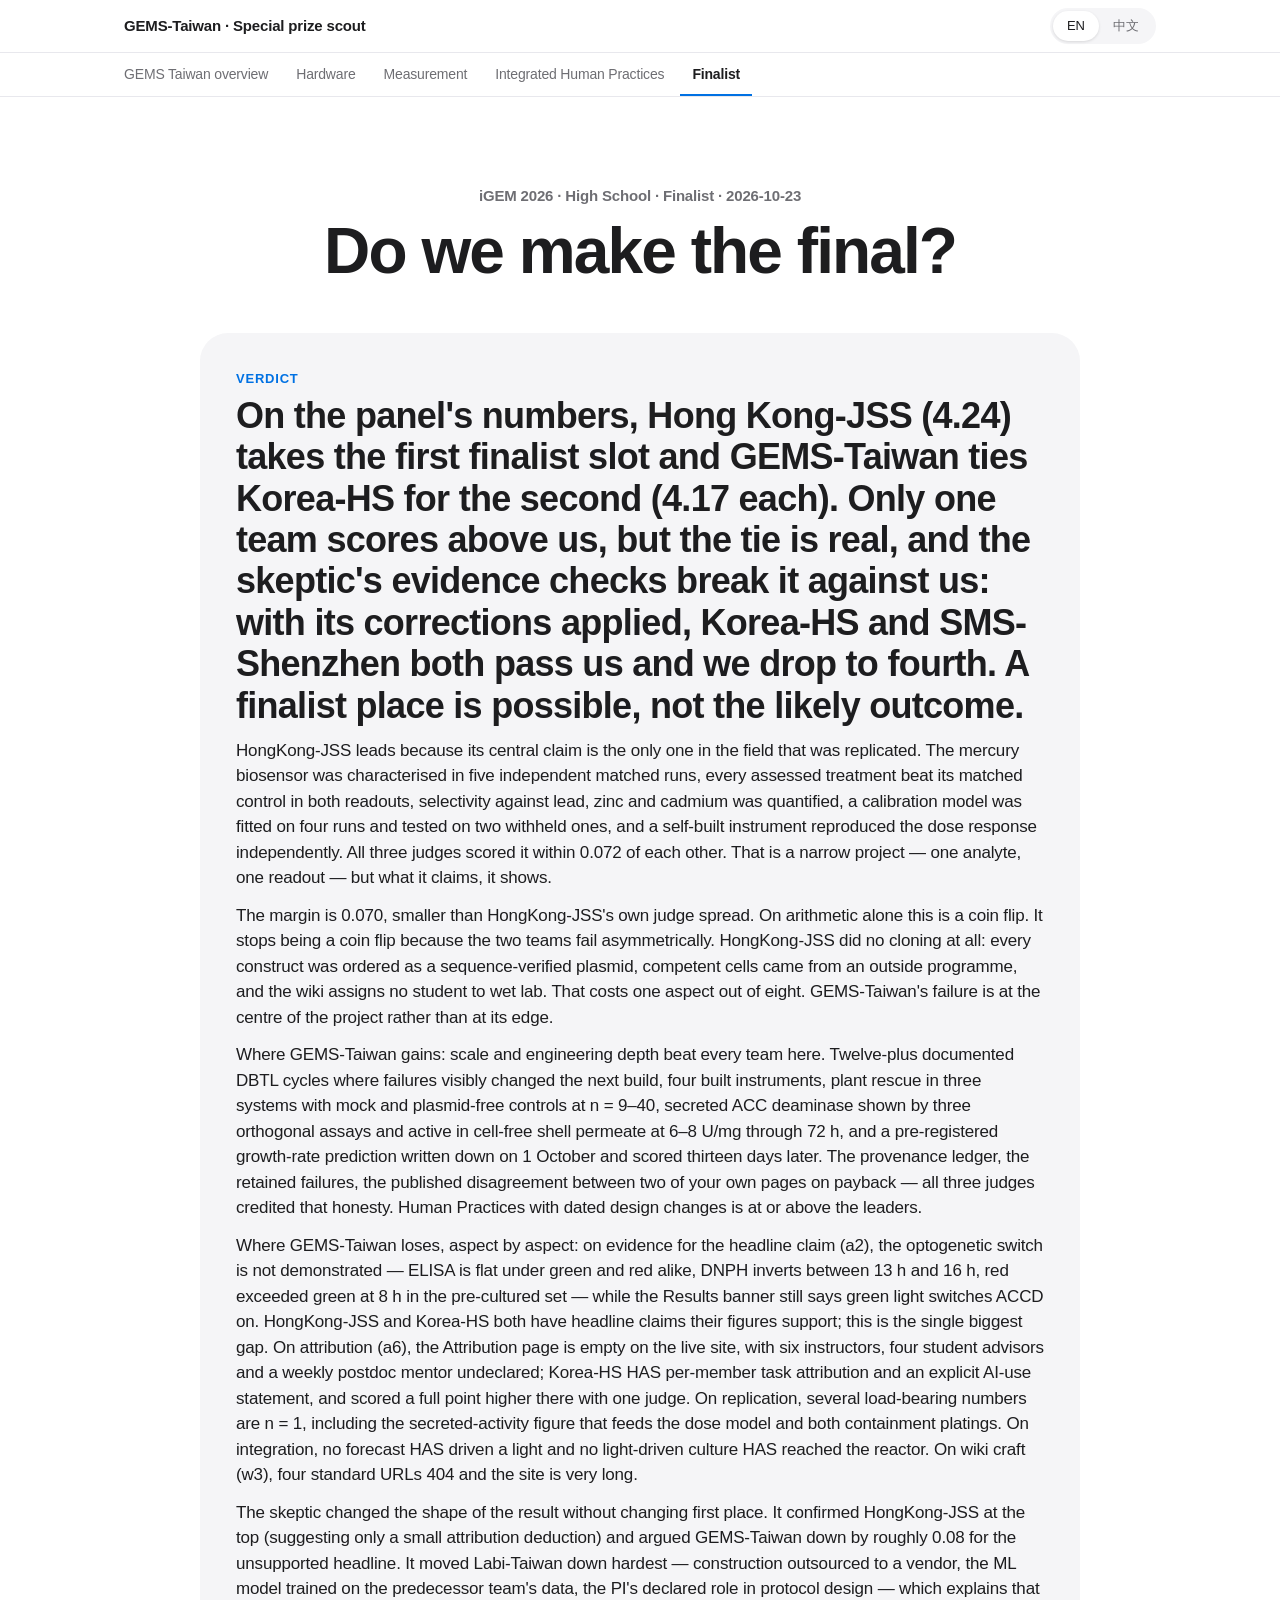
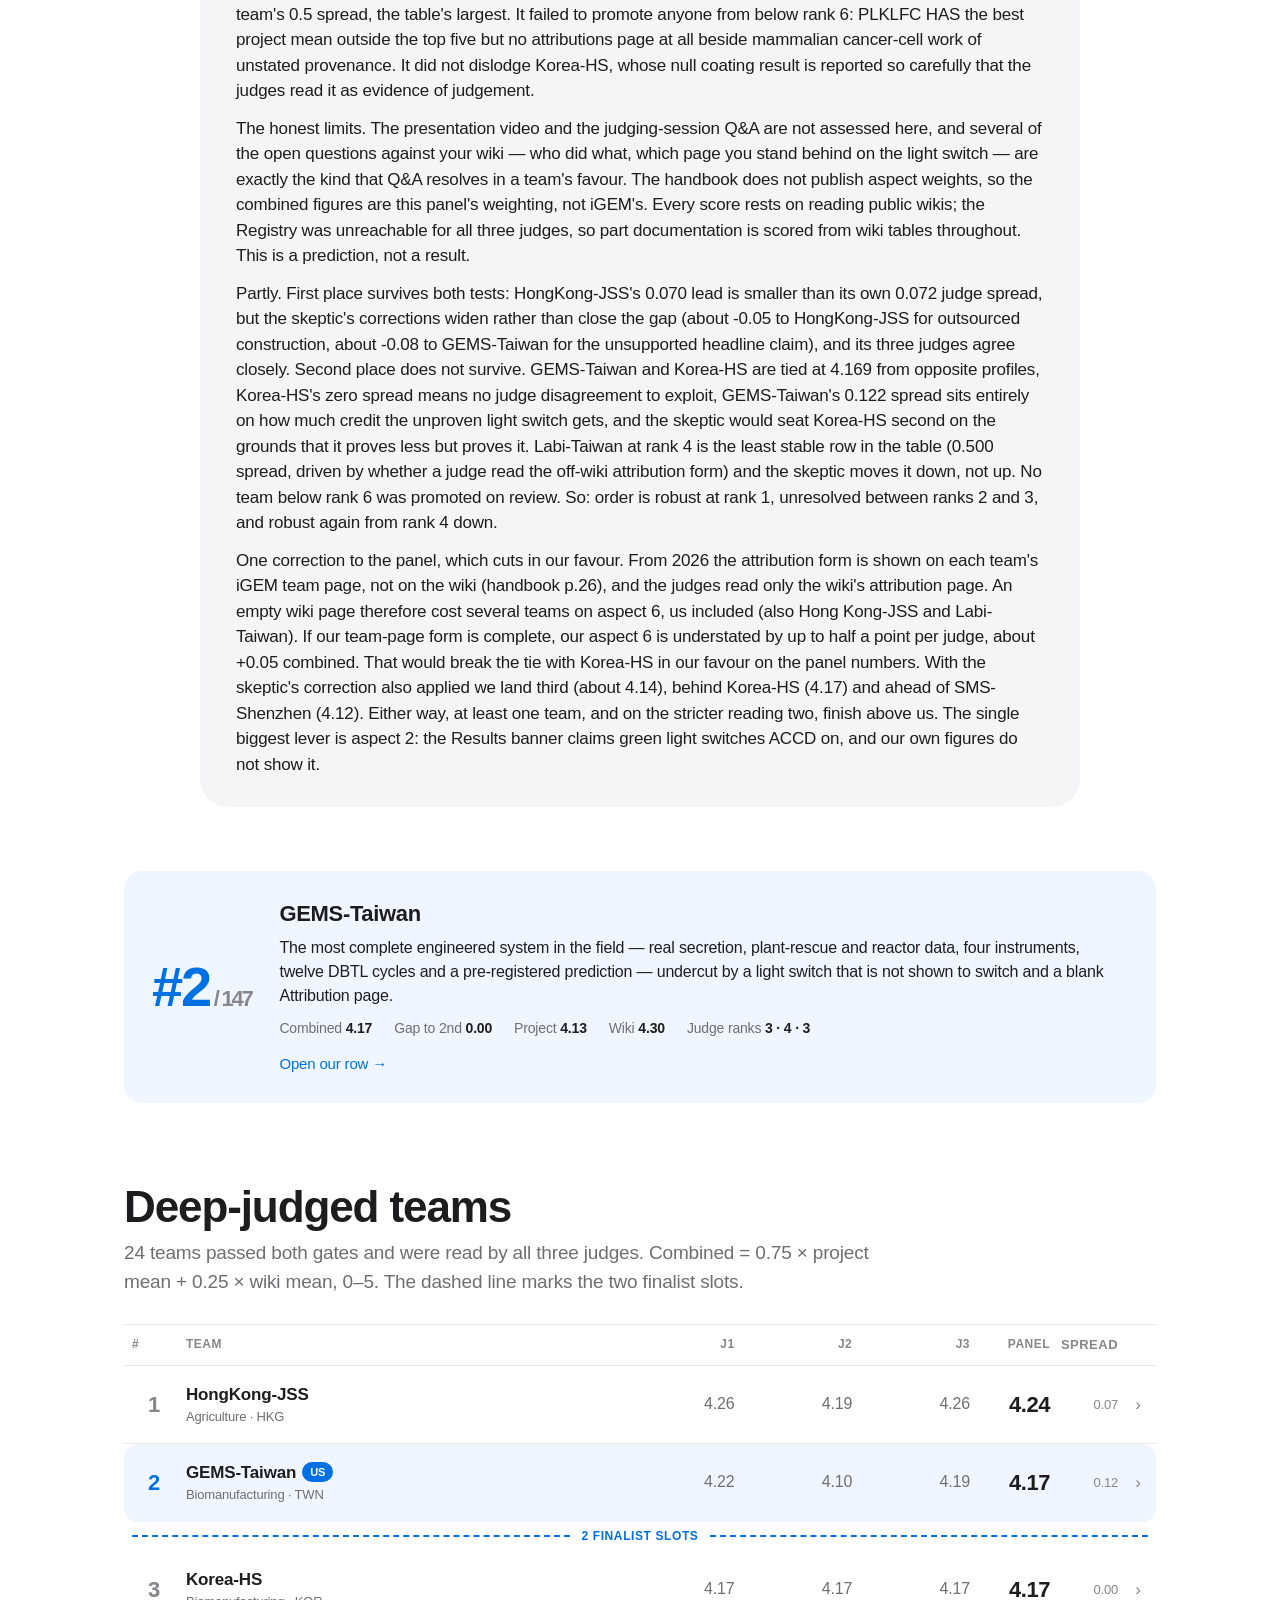
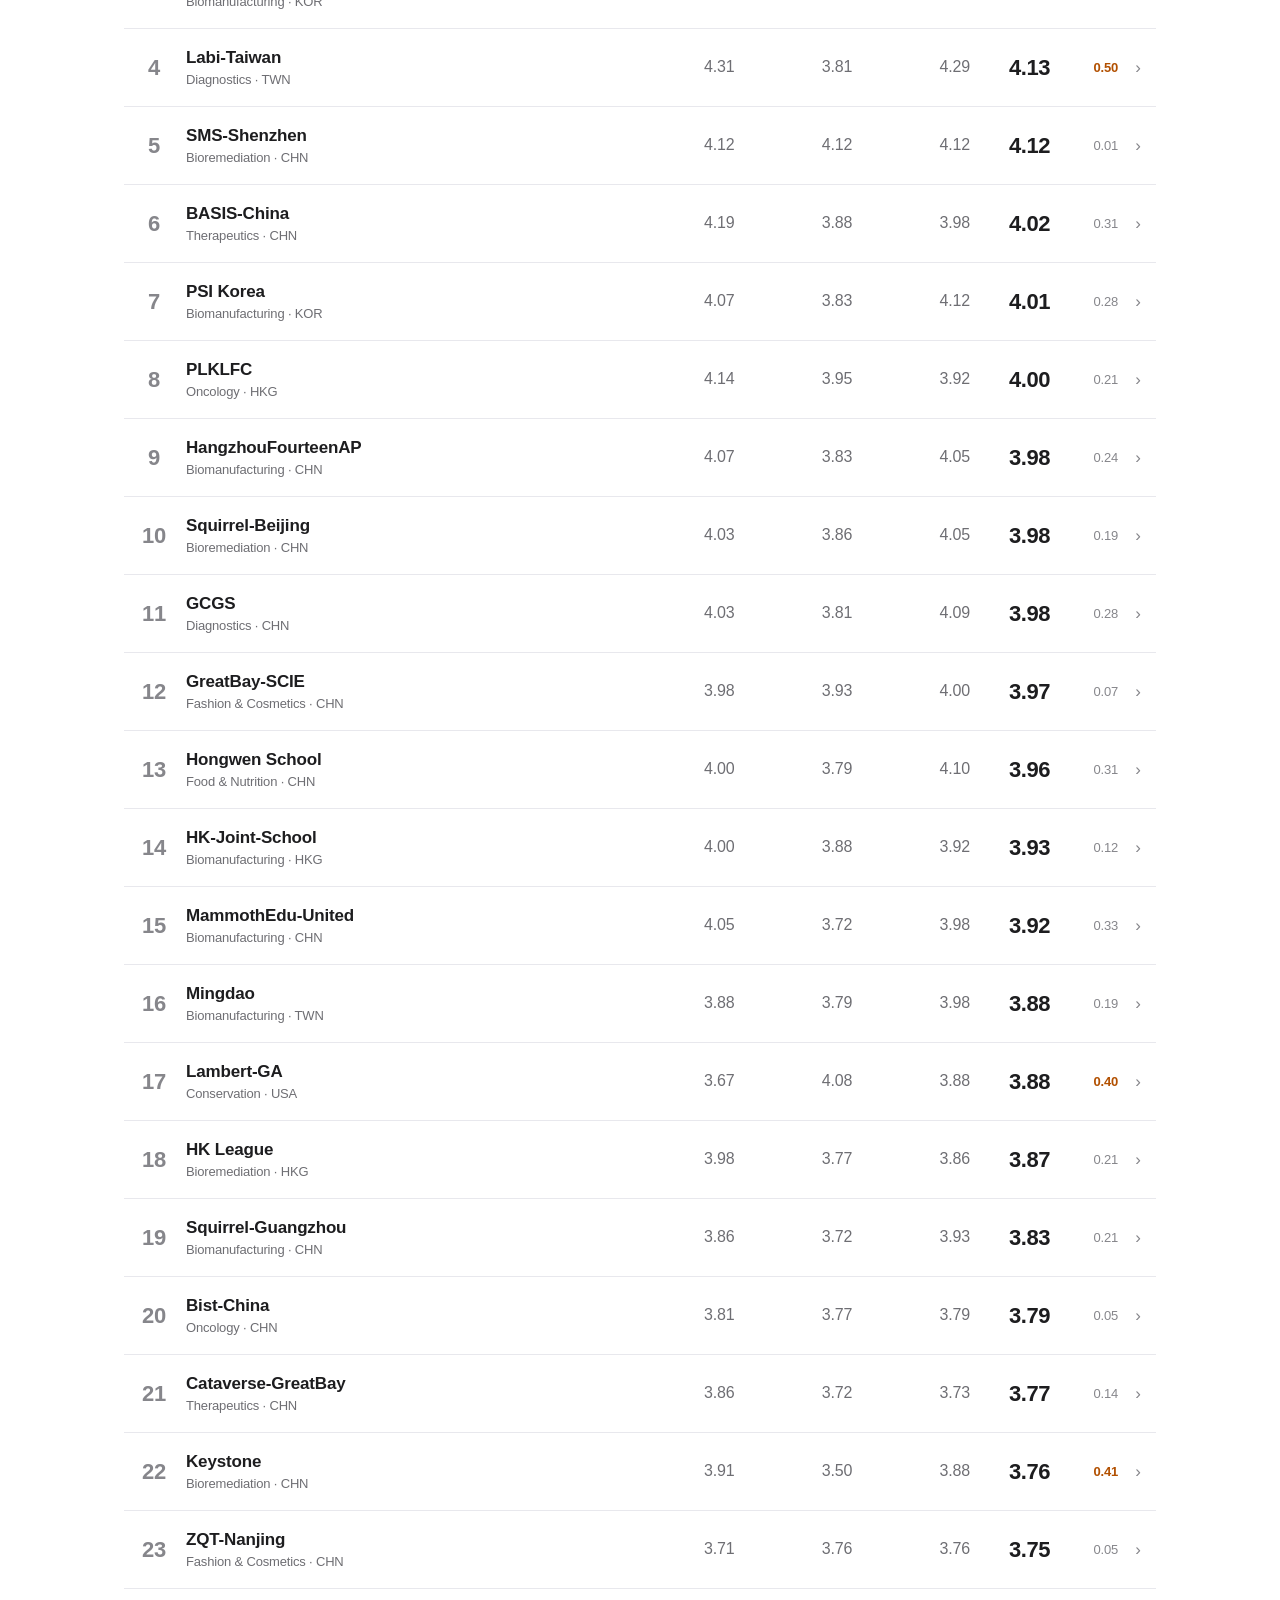
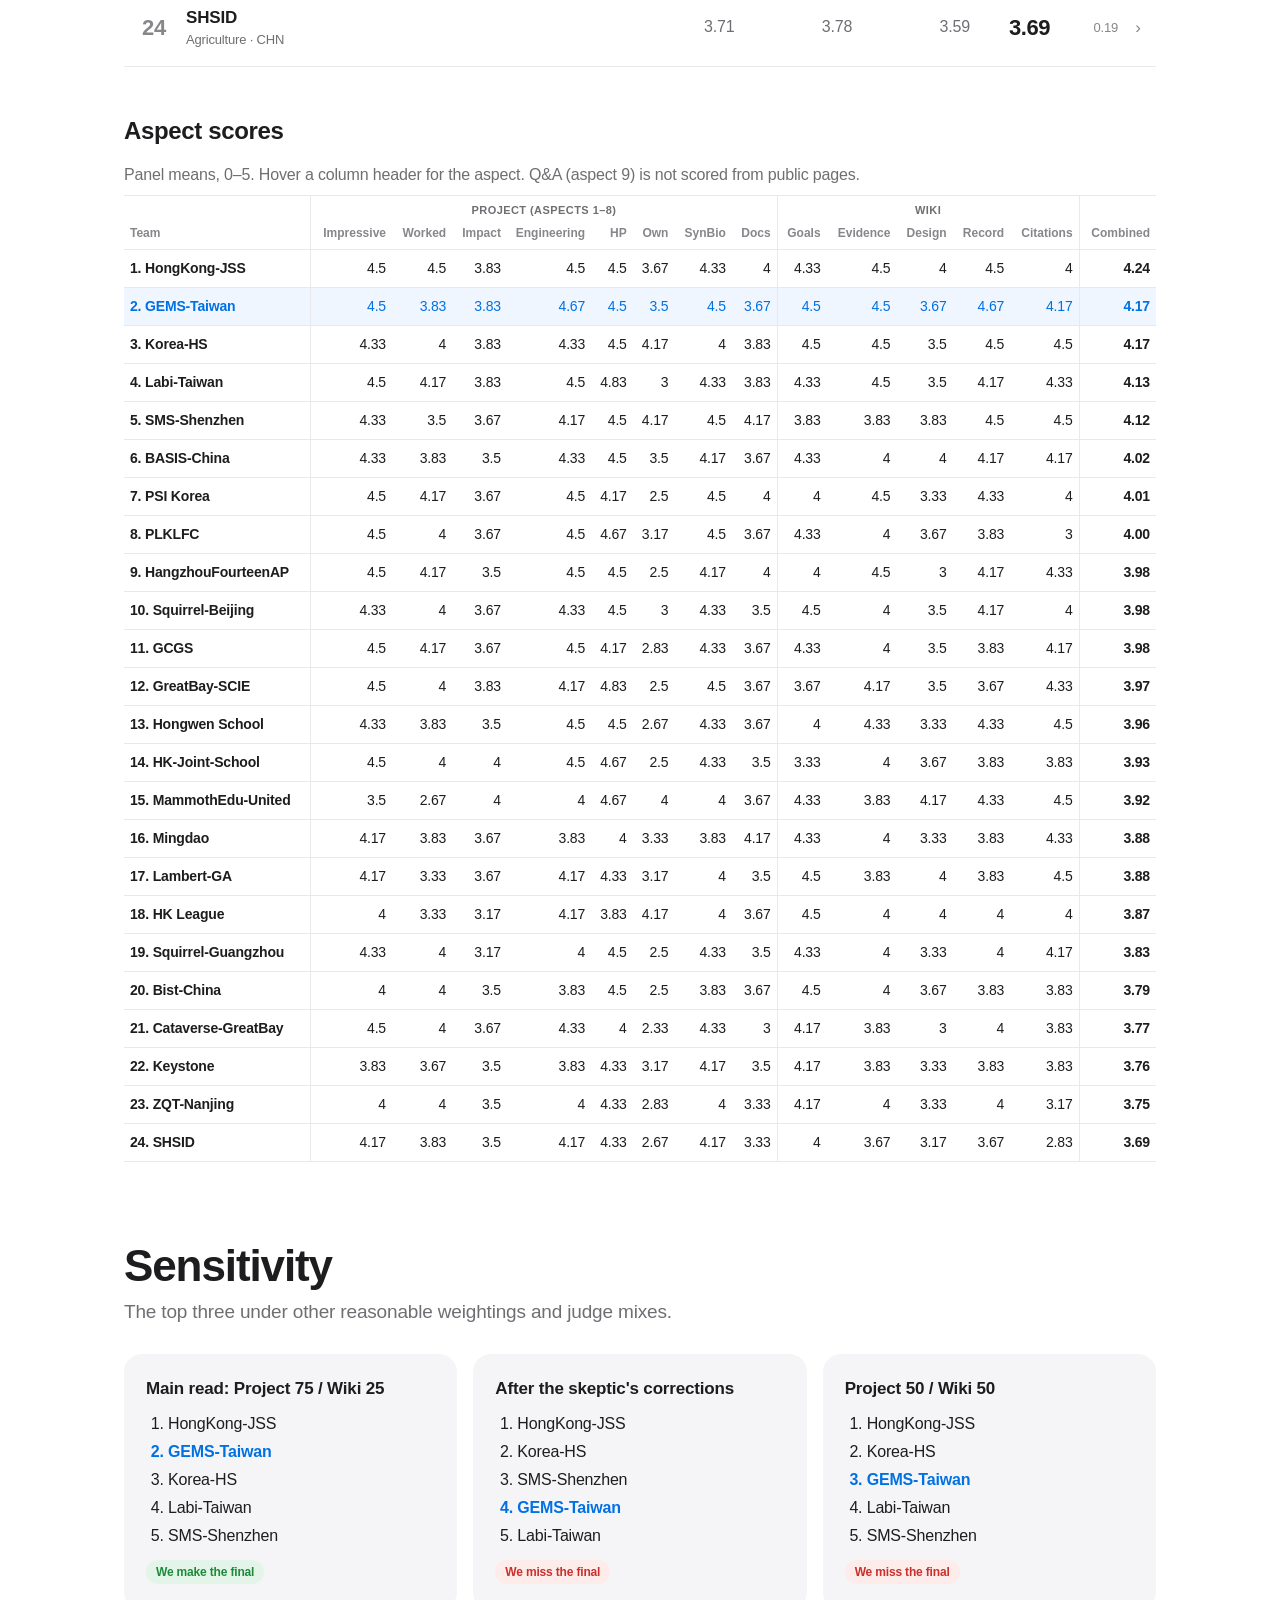
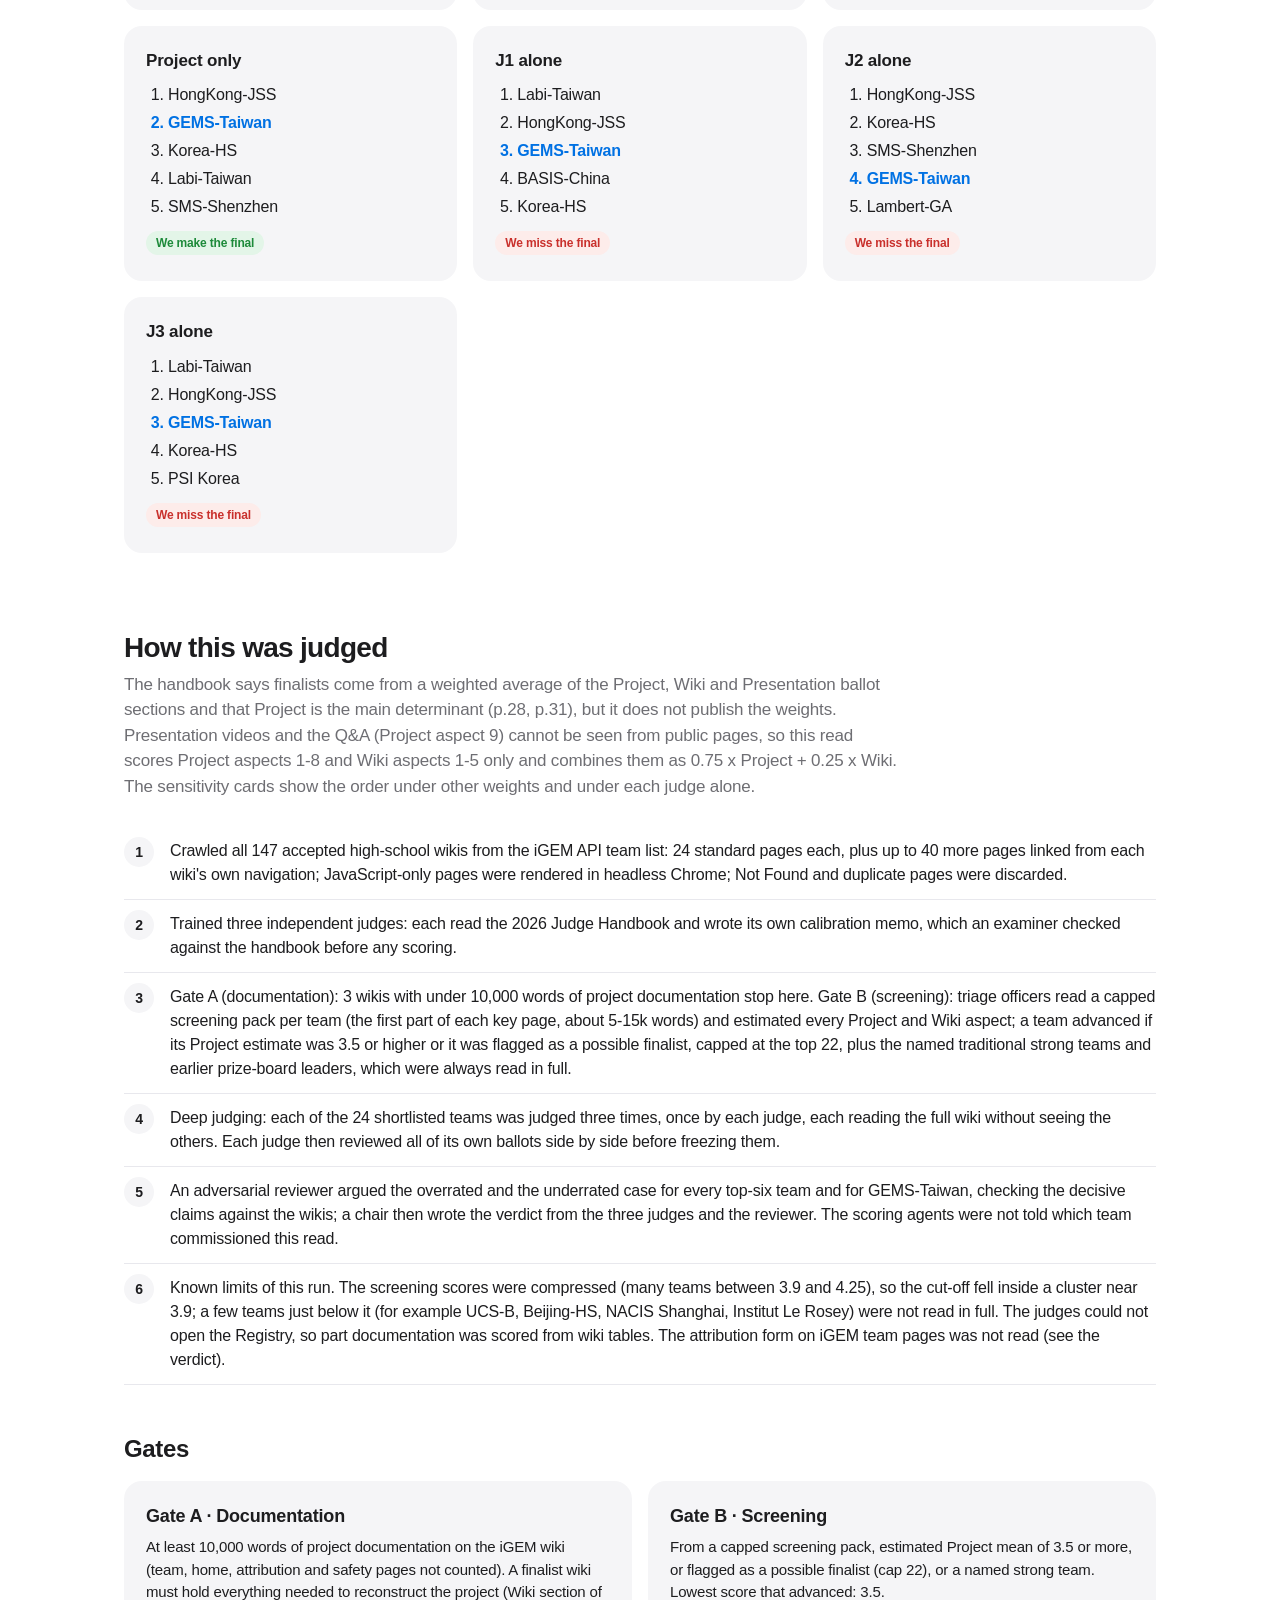
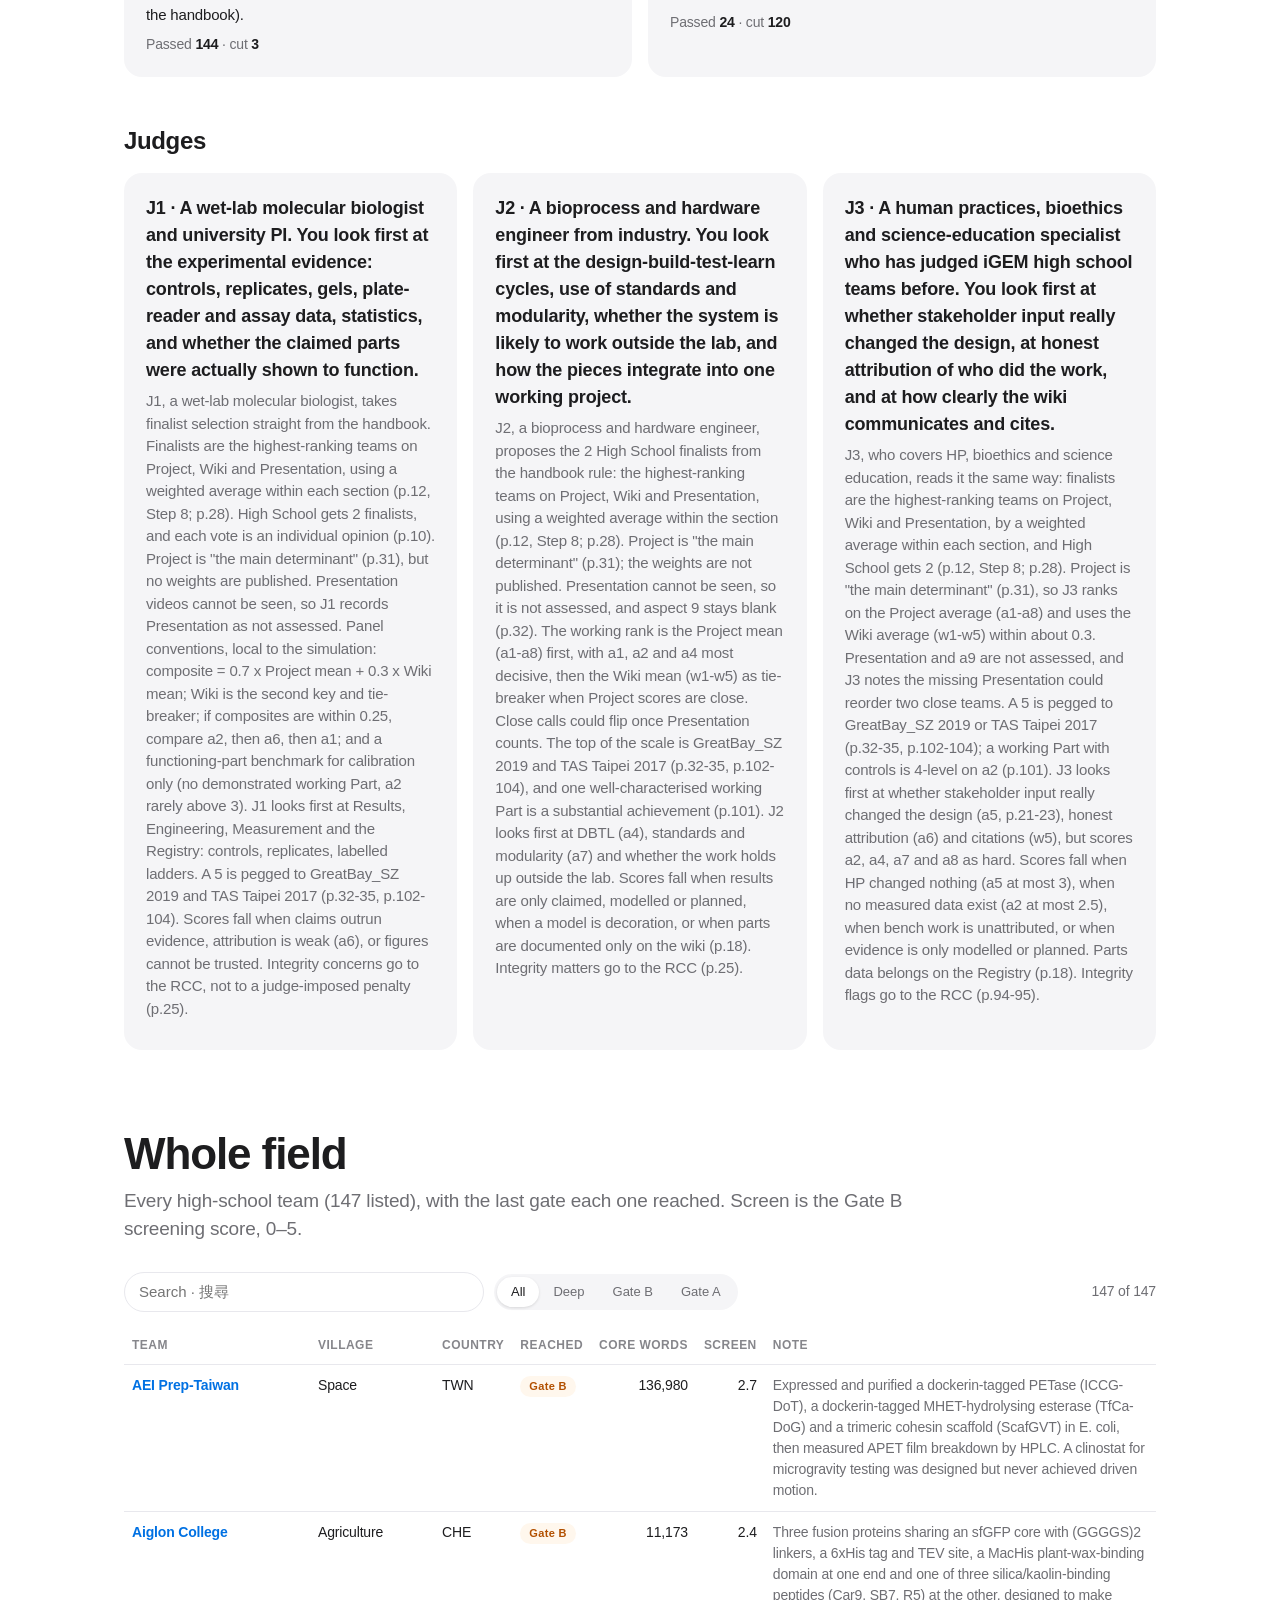
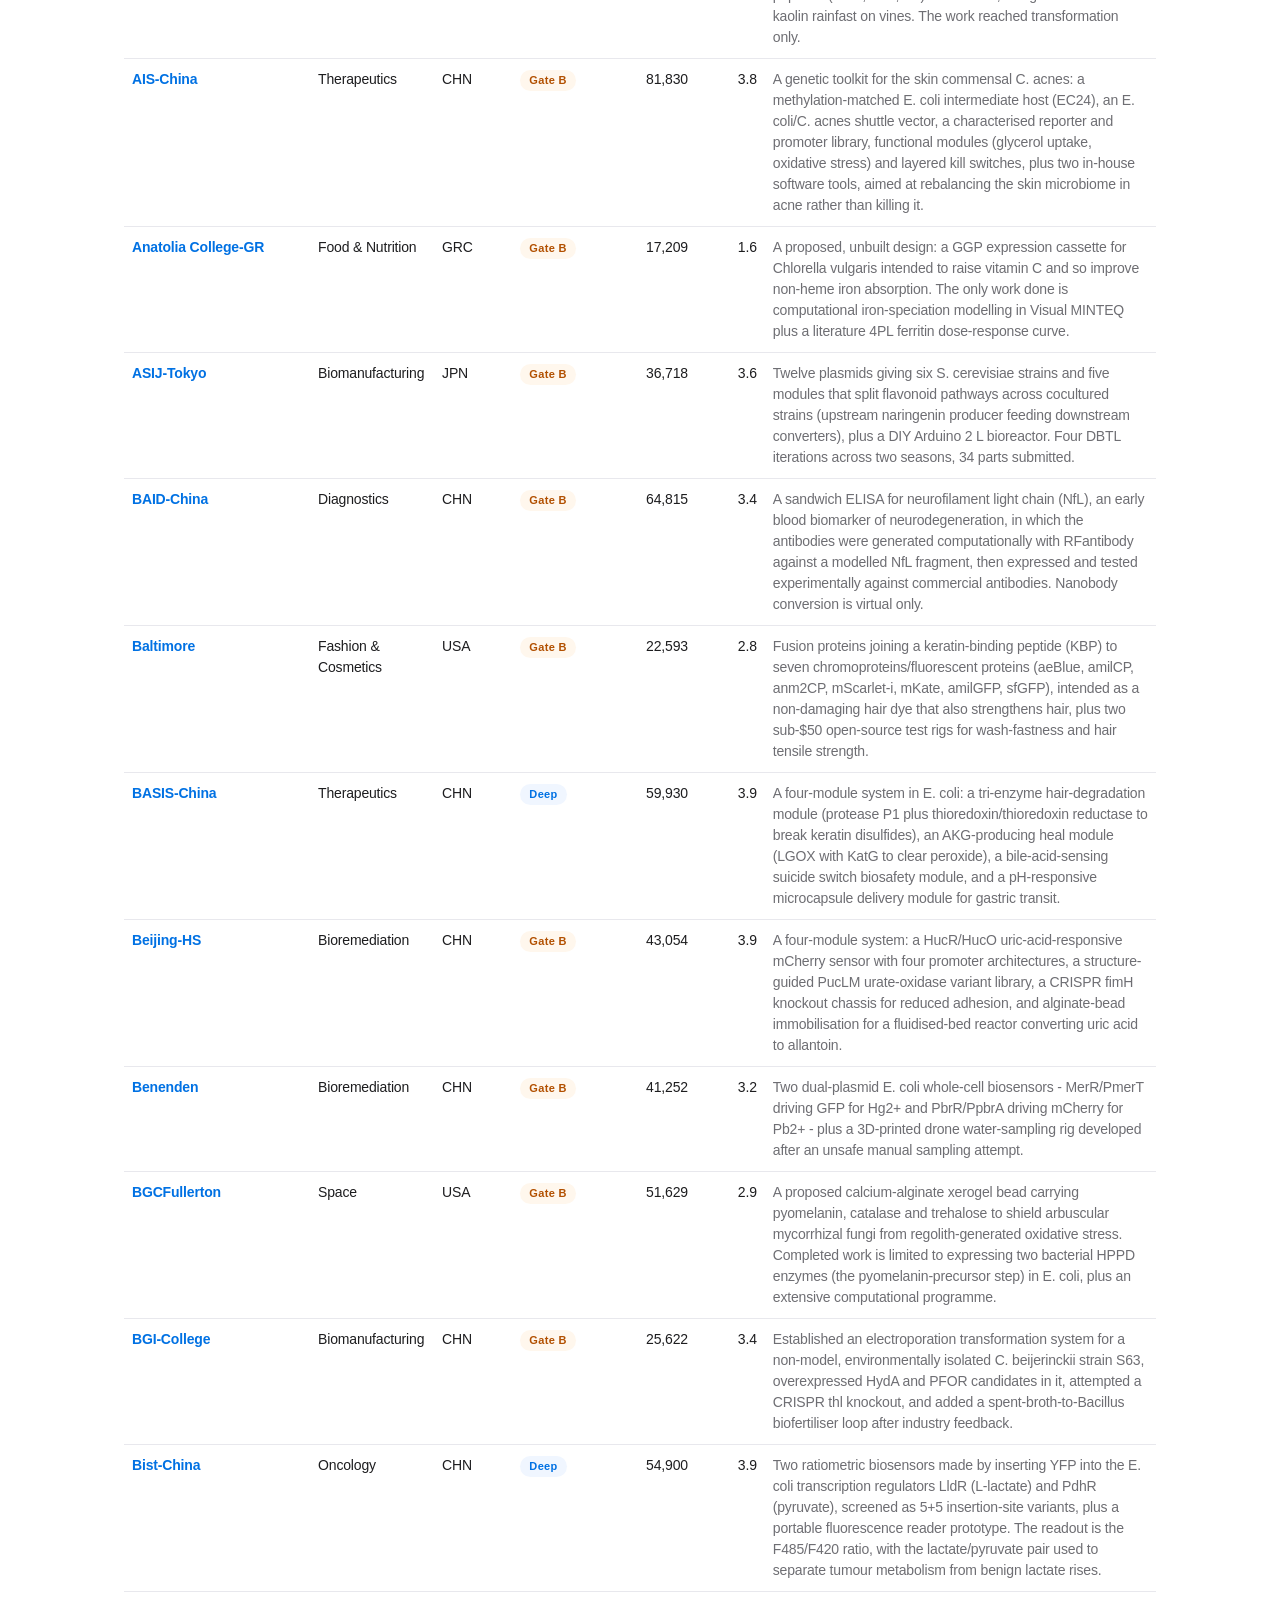
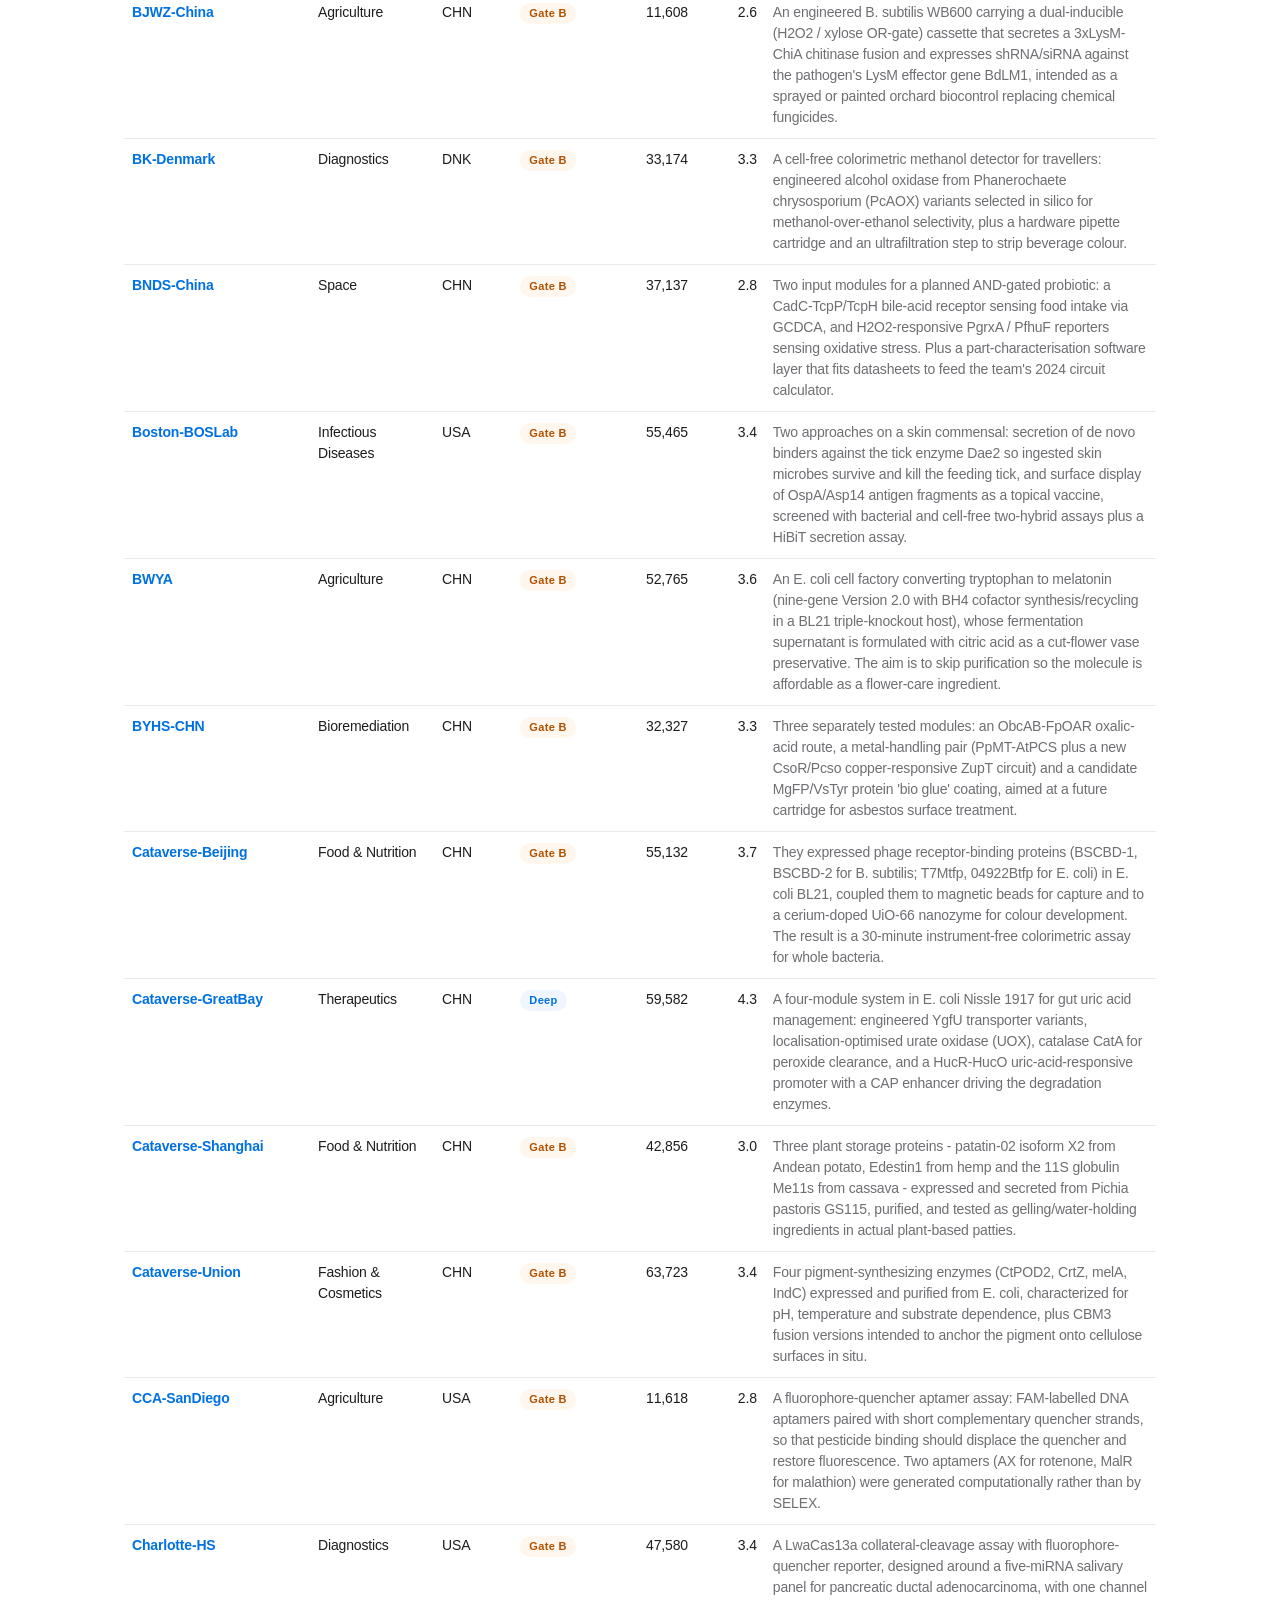
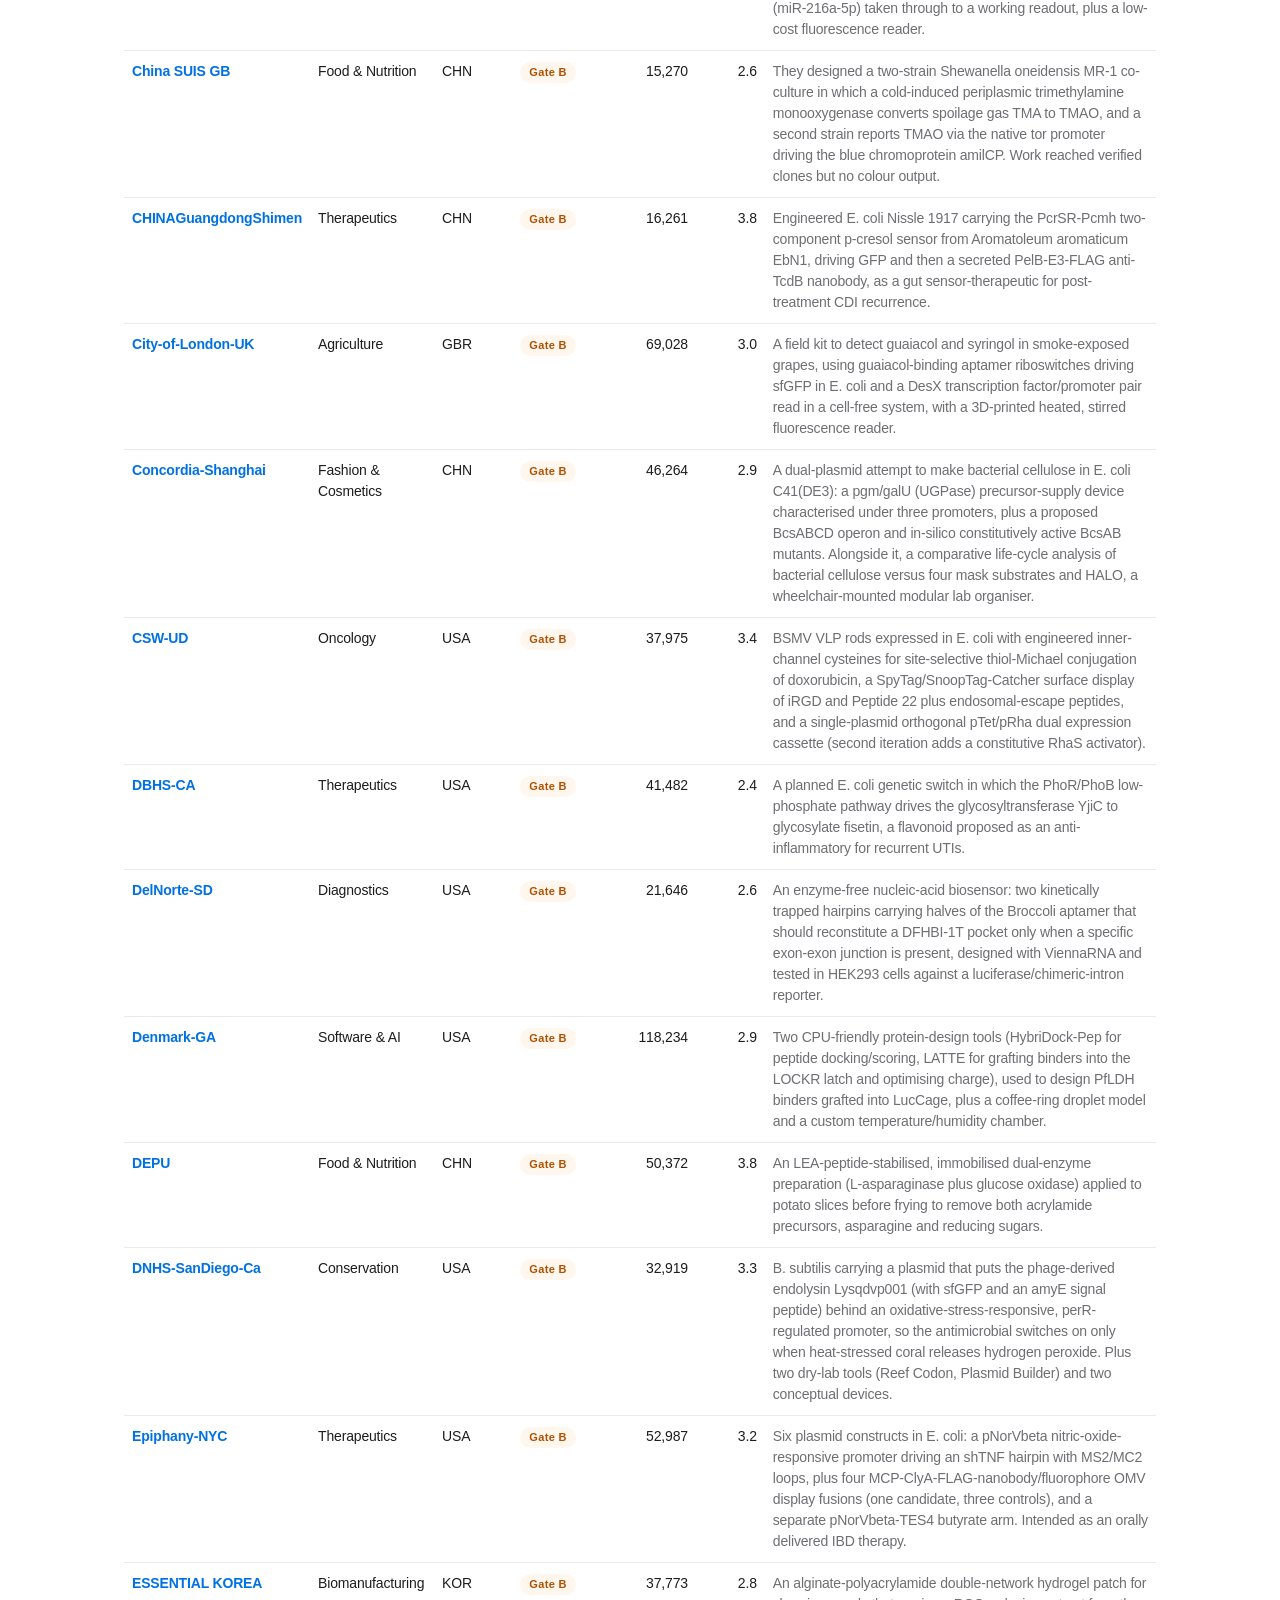
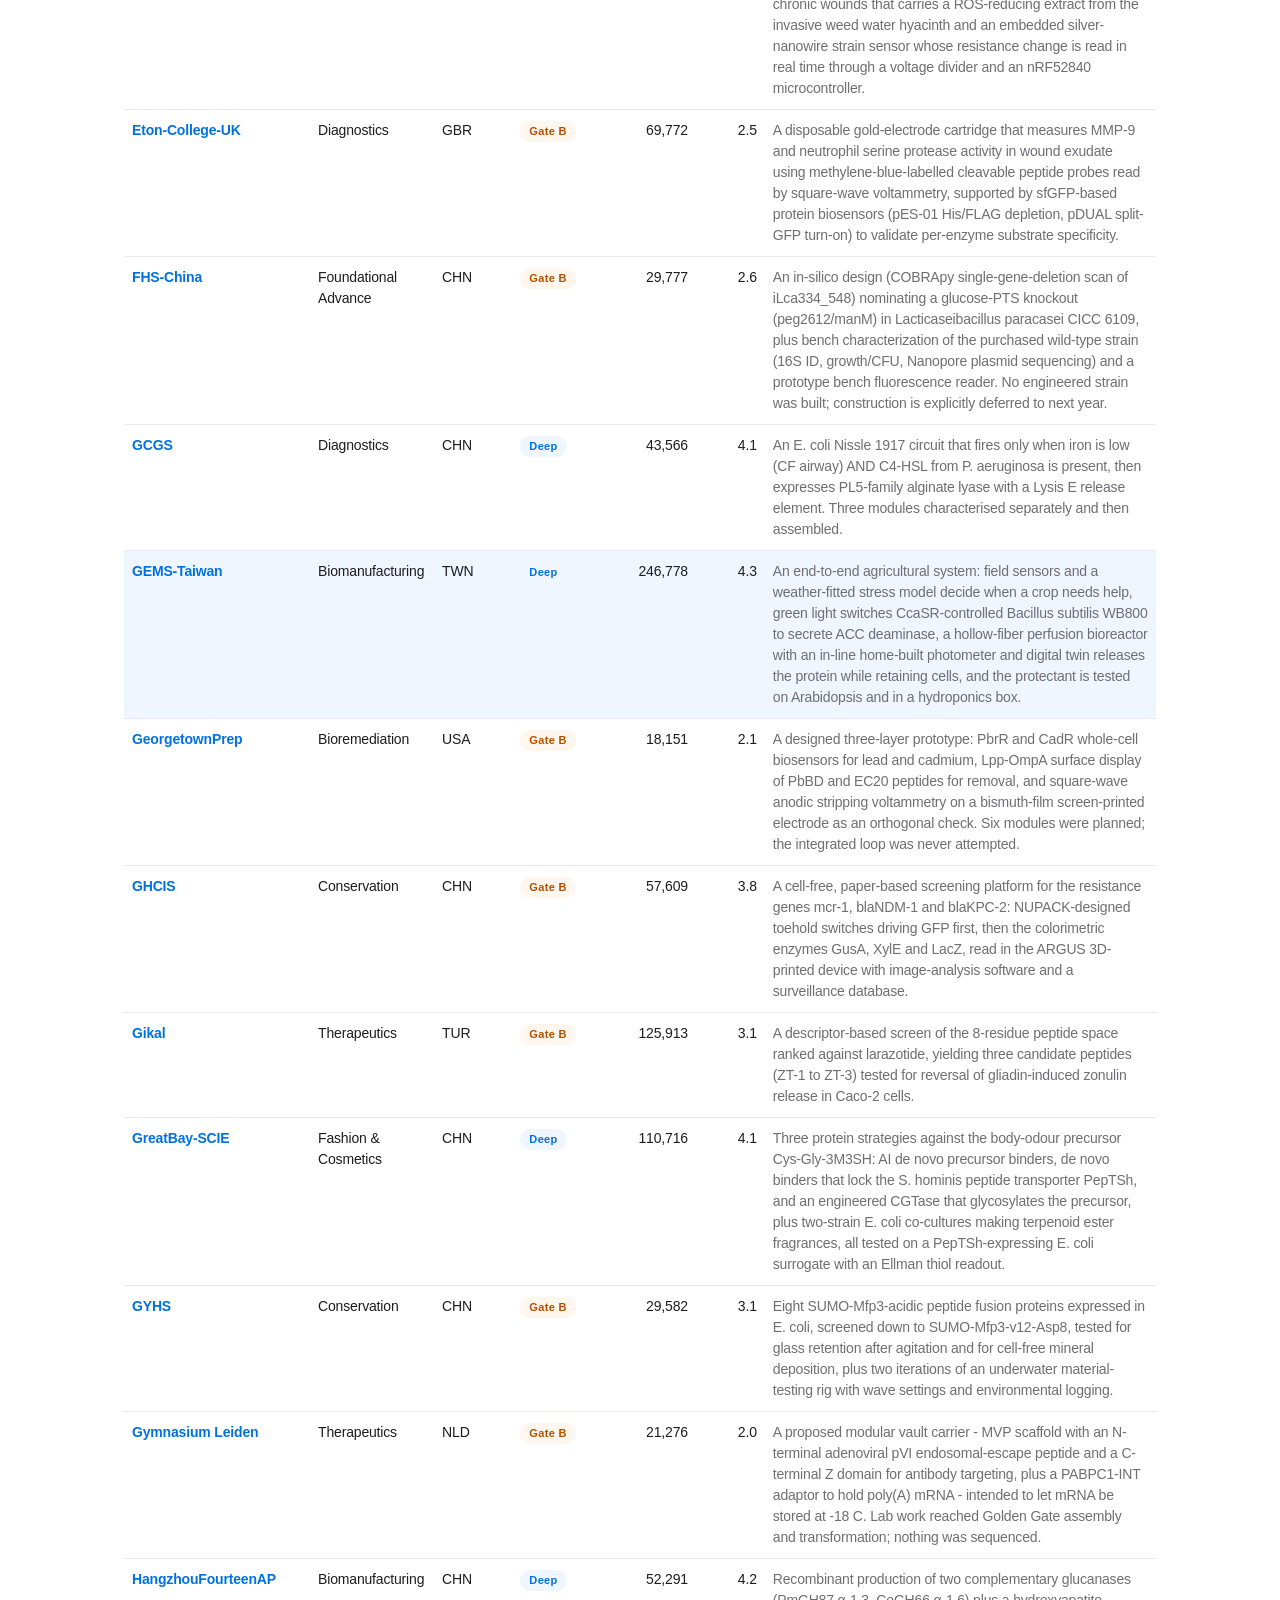
==== finalist.html @ fbfcaf19 "Five-tab site and finalist read for the 2026 high-school section Split the single page into five tab" ====
<!doctype html>
<html lang="en">
<head>
<meta charset="utf-8">
<meta name="viewport" content="width=device-width, initial-scale=1">
<meta name="color-scheme" content="light">
<title>Finalist Ranking</title>
<meta name="description" content="GEMS-Taiwan 2026: where the team stands for the two high-school finalist slots, judged on project and wiki against the whole field.">
<link rel="stylesheet" href="assets/site.css?v=20261023">
</head>
<body data-lang="en">
<nav><div class="wrap">
  <div class="brand"><span class="en">GEMS-Taiwan · Special prize scout</span><span class="zh">GEMS-Taiwan · 特別獎評估</span></div>
  <div class="seg" role="group" aria-label="Language">
    <button type="button" data-set="en" aria-pressed="true">EN</button>
    <button type="button" data-set="zh" aria-pressed="false">中文</button>
  </div>
</div>
<div class="tabs" aria-label="Pages"><div class="wrap">
    <a href="index.html"><span class="en">GEMS Taiwan overview</span><span class="zh">GEMS Taiwan 總覽</span></a>
    <a href="hardware.html"><span class="en">Hardware</span><span class="zh">硬體</span></a>
    <a href="measurement.html"><span class="en">Measurement</span><span class="zh">量測</span></a>
    <a href="ihp.html"><span class="en">Integrated Human Practices</span><span class="zh">整合人類實踐 IHP</span></a>
    <a href="finalist.html" aria-current="page"><span class="en">Finalist</span><span class="zh">決賽入圍</span></a>
</div></div></nav>
<header class="hero"><div class="wrap">
  <p class="kicker"><span class="en">iGEM 2026 · High School · Finalist · <span id="fsnap"></span></span><span class="zh">iGEM 2026 · 高中組 · 決賽入圍 · <span id="fsnap2"></span></span></p>
  <h1><span class="en">Do we make the final?</span><span class="zh">我們能進決賽嗎？</span></h1>
  <div id="fbanner"></div>
  <div class="verdict" id="fverdict"></div>
</div></header>
<section id="gems" style="padding-top:24px"><div class="wrap">
  <div class="callout" id="callout"></div>
</div></section>
<section id="ranking"><div class="wrap">
  <h2 class="sec"><span class="en">Deep-judged teams</span><span class="zh">深度評審隊伍</span></h2>
  <p class="sub" id="rsub"></p>
  <div class="board fboard" id="fboard"></div>
  <h3 class="h3s"><span class="en">Aspect scores</span><span class="zh">各面向分數</span></h3>
  <p class="sub" style="font-size:16px;margin-bottom:8px"><span class="en">Panel means, 0–5. Hover a column header for the aspect. Q&amp;A (aspect 9) is not scored from public pages.</span><span class="zh">評審平均，0–5 分。滑過欄位標題可看面向名稱。問答（第 9 面向）無法從公開頁面評分。</span></p>
  <div class="tscroll"><table class="mx" id="matrix"></table></div>
</div></section>
<section id="sensitivity"><div class="wrap">
  <h2 class="sec"><span class="en">Sensitivity</span><span class="zh">敏感度分析</span></h2>
  <p class="sub"><span class="en">The top three under other reasonable weightings and judge mixes.</span><span class="zh">換成其他合理權重或評審組合時的前三名。</span></p>
  <div class="sens" id="sens"></div>
</div></section>
<section id="method"><div class="wrap">
  <h2 class="sec" style="font-size:28px"><span class="en">How this was judged</span><span class="zh">評審方法</span></h2>
  <p class="sub" style="font-size:17px" id="weights"></p>
  <ol class="steps" id="steps"></ol>
  <h3 class="h3s"><span class="en">Gates</span><span class="zh">篩選關卡</span></h3>
  <div class="gates" id="gates"></div>
  <h3 class="h3s"><span class="en">Judges</span><span class="zh">評審</span></h3>
  <div class="judges" id="judges"></div>
</div></section>
<section id="field"><div class="wrap">
  <h2 class="sec"><span class="en">Whole field</span><span class="zh">全部隊伍</span></h2>
  <p class="sub" id="fieldsub"></p>
  <div class="filters">
    <input type="search" id="q" placeholder="Search · 搜尋" aria-label="Search teams">
    <div class="seg" role="group" aria-label="Gate" id="gatef">
      <button type="button" data-g="" aria-pressed="true"><span class="en">All</span><span class="zh">全部</span></button>
      <button type="button" data-g="deep" aria-pressed="false"><span class="en">Deep</span><span class="zh">深度</span></button>
      <button type="button" data-g="B" aria-pressed="false"><span class="en">Gate B</span><span class="zh">關卡 B</span></button>
      <button type="button" data-g="A" aria-pressed="false"><span class="en">Gate A</span><span class="zh">關卡 A</span></button>
    </div>
    <span class="cnt" id="cnt"></span>
  </div>
  <div class="tscroll" style="margin-top:0;border-top:0"><table class="field" id="fieldt"></table></div>
</div></section>
<footer><div class="wrap">
  <span class="en">Prepared for GEMS-Taiwan's internal nomination decision. Scores are our own reading of public pages against the handbook, not iGEM's.</span>
  <span class="zh">供 GEMS-Taiwan 內部決定提名使用。分數是我們依評審手冊閱讀公開頁面後的判斷，並非 iGEM 官方評分。</span>
</div></footer>
<script src="data/finalist.js?v=20261023"></script>
<script src="assets/site.js?v=20261023"></script>
<script src="assets/finalist.js?v=20261023"></script>
<script>Scout.page(Finalist.render)</script>
</body>
</html>
---- assets/site.css ----
:root{
  --bg:#ffffff; --ink:#1d1d1f; --ink2:#6e6e73; --ink3:#86868b; --line:#e8e8ed; --card:#f5f5f7;
  --accent:#0071e3; --ours:#0071e3; --oursbg:#f0f6ff; --good:#1d8a3a; --warn:#b25000; --bad:#c9302c;
  --r:18px;
}
*{box-sizing:border-box}
html{-webkit-text-size-adjust:100%}
body{margin:0;background:var(--bg);color:var(--ink);
  font-family:-apple-system,BlinkMacSystemFont,"SF Pro Text","SF Pro Display","Helvetica Neue","PingFang TC","Noto Sans TC","Microsoft JhengHei",Arial,sans-serif;
  font-size:17px;line-height:1.5;letter-spacing:-.01em;-webkit-font-smoothing:antialiased}
a{color:var(--accent);text-decoration:none}
a:hover{text-decoration:underline}
.wrap{max-width:1080px;margin:0 auto;padding:0 24px}
nav{position:sticky;top:0;z-index:10;background:rgba(255,255,255,.82);backdrop-filter:saturate(180%) blur(20px);-webkit-backdrop-filter:saturate(180%) blur(20px);border-bottom:1px solid var(--line)}
nav .wrap{display:flex;align-items:center;justify-content:space-between;height:52px;gap:12px}
nav .brand{font-weight:600;font-size:15px;white-space:nowrap;overflow:hidden;text-overflow:ellipsis}
nav .links{display:flex;gap:22px;font-size:13px}
nav .links a{color:var(--ink2)}
.seg{display:inline-flex;background:var(--card);border-radius:999px;padding:3px;flex:none}
.seg button{border:0;background:transparent;font:inherit;font-size:13px;font-weight:500;color:var(--ink2);padding:5px 14px;border-radius:999px;cursor:pointer}
.seg button[aria-pressed=true]{background:#fff;color:var(--ink);box-shadow:0 1px 3px rgba(0,0,0,.12)}
header.hero{padding:88px 0 40px;text-align:center}
.kicker{font-size:15px;font-weight:600;color:var(--ink2);margin:0 0 10px}
h1{font-size:clamp(40px,6vw,64px);line-height:1.06;letter-spacing:-.03em;margin:0 0 18px;font-weight:700}
.lede{font-size:clamp(19px,2.2vw,24px);color:var(--ink2);max-width:760px;margin:0 auto;line-height:1.4}
.verdict{margin:48px auto 0;max-width:880px;background:var(--card);border-radius:28px;padding:36px 36px 30px;text-align:left}
.verdict .label{font-size:13px;font-weight:600;color:var(--good);text-transform:uppercase;letter-spacing:.06em}
.verdict h2{font-size:clamp(26px,3.4vw,36px);margin:6px 0 12px;letter-spacing:-.02em;line-height:1.15}
.verdict p{margin:0;color:var(--ink);font-size:17px}
.stats{display:grid;grid-template-columns:repeat(3,1fr);gap:16px;margin-top:28px}
.stat{background:#fff;border-radius:var(--r);padding:20px 22px}
.stat .t{font-size:13px;color:var(--ink2);font-weight:500}
.stat .n{font-size:44px;font-weight:700;letter-spacing:-.03em;line-height:1.1;margin-top:4px}
.stat .n small{font-size:20px;color:var(--ink3);font-weight:600}
.stat .s{font-size:14px;color:var(--ink2);margin-top:2px}
section{padding:72px 0 8px}
section h2.sec{font-size:clamp(30px,4vw,44px);letter-spacing:-.025em;margin:0 0 8px;line-height:1.1}
section .sub{color:var(--ink2);font-size:19px;margin:0 0 28px;max-width:780px}
.crit{display:grid;grid-template-columns:repeat(3,1fr);gap:16px}
.crit .card{background:var(--card);border-radius:var(--r);padding:24px}
.crit h3{margin:0 0 12px;font-size:21px;letter-spacing:-.015em}
.crit ol{margin:0;padding-left:22px}
.crit li{margin:6px 0;font-size:16px}
.crit .note{font-size:14px;color:var(--ink2);margin-top:12px}
.board{border-top:1px solid var(--line)}
.row{border-bottom:1px solid var(--line)}
.row summary{list-style:none;display:grid;grid-template-columns:44px minmax(0,1.5fr) repeat(var(--n,4),minmax(52px,.5fr)) 70px 20px;align-items:center;gap:10px;padding:16px 8px;cursor:pointer}
.row summary::-webkit-details-marker{display:none}
.row.head{display:grid;grid-template-columns:44px minmax(0,1.5fr) repeat(var(--n,4),minmax(52px,.5fr)) 70px 20px;gap:10px;padding:10px 8px;font-size:12px;color:var(--ink3);font-weight:600;text-transform:uppercase;letter-spacing:.04em}
.row.ours{background:var(--oursbg);border-radius:14px;border-bottom-color:transparent}
.rank{font-size:22px;font-weight:700;color:var(--ink3);text-align:center}
.ours .rank{color:var(--ours)}
.team{font-weight:600;font-size:17px;min-width:0}
.team .meta{display:block;font-weight:400;font-size:13px;color:var(--ink2);white-space:nowrap;overflow:hidden;text-overflow:ellipsis}
.pill{display:inline-block;font-size:11px;font-weight:700;color:#fff;background:var(--ours);border-radius:999px;padding:2px 8px;margin-left:6px;vertical-align:2px}
.dots{display:flex;gap:4px;align-items:center}
.dot{width:9px;height:9px;border-radius:50%;background:var(--line);position:relative;overflow:hidden}
.dot.f{background:var(--ink)}
.dot.h{background:linear-gradient(90deg,var(--ink) 50%,var(--line) 50%)}
.ours .dot.f{background:var(--ours)}
.ours .dot.h{background:linear-gradient(90deg,var(--ours) 50%,var(--line) 50%)}
.dots .v{font-size:12px;color:var(--ink3);margin-left:4px;font-variant-numeric:tabular-nums}
.total{font-size:22px;font-weight:700;text-align:right;font-variant-numeric:tabular-nums;letter-spacing:-.02em}
.total small{font-size:12px;color:var(--ink3);font-weight:500}
.chev{color:var(--ink3);transition:transform .2s;text-align:center}
details[open] .chev{transform:rotate(90deg)}
.body{padding:4px 8px 22px 62px;display:grid;grid-template-columns:1fr 1fr;gap:18px 32px;font-size:15px}
.body .full{grid-column:1/-1}
.body h4{margin:0 0 6px;font-size:13px;color:var(--ink2);text-transform:uppercase;letter-spacing:.05em}
.body ul{margin:0;padding-left:18px}
.body li{margin:4px 0}
.body .j{margin:0 0 6px}
.body .j b{color:var(--ink2);font-weight:600}
.oneline{font-size:16px;color:var(--ink)}
.chart{background:var(--card);border-radius:var(--r);padding:24px;margin-top:28px}
.bar{display:grid;grid-template-columns:150px 1fr 48px;gap:12px;align-items:center;margin:7px 0;font-size:14px}
.bar .nm{white-space:nowrap;overflow:hidden;text-overflow:ellipsis;color:var(--ink2)}
.bar .tr{height:10px;background:#fff;border-radius:6px;overflow:hidden}
.bar .fl{height:100%;background:#c7c7cc;border-radius:6px}
.bar.us .fl{background:var(--ours)}
.bar.us .nm{color:var(--ours);font-weight:600}
.bar .vv{text-align:right;font-variant-numeric:tabular-nums;color:var(--ink2)}
.compare{display:grid;grid-template-columns:repeat(3,1fr);gap:16px}
.compare .card{background:var(--card);border-radius:var(--r);padding:26px}
.compare h3{margin:0 0 4px;font-size:22px}
.compare .big{font-size:48px;font-weight:700;letter-spacing:-.04em;line-height:1}
.compare .big small{font-size:22px;color:var(--ink3)}
.compare ul{padding-left:20px;margin:14px 0 0}
.compare li{margin:6px 0;font-size:16px}
.tag{display:inline-block;font-size:12px;font-weight:600;border-radius:999px;padding:3px 10px;margin:8px 0 4px}
.tag.go{background:#e3f5e8;color:var(--good)}
.tag.no{background:#fdecea;color:var(--bad)}
.todo{counter-reset:t;list-style:none;padding:0;margin:0}
.todo li{counter-increment:t;position:relative;padding:16px 0 16px 46px;border-bottom:1px solid var(--line)}
.todo li::before{content:counter(t);position:absolute;left:0;top:14px;width:30px;height:30px;border-radius:50%;background:var(--card);font-weight:700;display:flex;align-items:center;justify-content:center;font-size:14px}
.todo b{display:block}
.h3s{font-size:24px;letter-spacing:-.015em;margin:46px 0 14px}
.proj{display:grid;grid-template-columns:repeat(3,1fr);gap:16px}
.proj .p{background:var(--card);border-radius:var(--r);padding:24px}
.proj .p.hi{background:var(--oursbg)}
.proj .lab{font-size:13px;color:var(--ink2);font-weight:600}
.proj .v{font-size:48px;font-weight:700;letter-spacing:-.035em;line-height:1.05;margin-top:6px}
.proj .v small{font-size:19px;color:var(--ink3);font-weight:600}
.proj .hi .v{color:var(--ours)}
.proj .rk{font-size:15px;color:var(--ink2);margin-top:4px}
.proj .d{font-size:14px;color:var(--ink2);margin-top:10px;line-height:1.45}
.critbars .cb{border-bottom:1px solid var(--line);padding:18px 0}
.cb .top{display:flex;justify-content:space-between;align-items:baseline;gap:14px;flex-wrap:wrap}
.cb .nm{font-weight:600;font-size:18px}
.cb .nums{font-size:14px;color:var(--ink2);font-variant-numeric:tabular-nums;white-space:nowrap}
.cb .nums b{color:var(--ours);font-size:16px}
.cb .track{position:relative;height:12px;background:var(--card);border-radius:7px;margin:12px 0 10px;overflow:hidden}
.cb .cur{position:absolute;left:0;top:0;height:100%;background:#c7c7cc;border-radius:7px}
.cb .gain{position:absolute;top:0;height:100%;background:var(--ours);opacity:.85}
.cb .cap{position:absolute;top:0;height:100%;background:repeating-linear-gradient(45deg,#d9d9de,#d9d9de 4px,#ececf0 4px,#ececf0 8px)}
.cb p{margin:0 0 6px;font-size:15px}
.cb .blk{font-size:14px;color:var(--warn)}
.assets{display:grid;grid-template-columns:repeat(2,1fr);gap:14px}
.asset{background:var(--card);border-radius:14px;padding:18px 20px}
.asset b{display:block;font-size:16px;margin-bottom:4px}
.asset .w{font-size:13px;color:var(--ink3);margin-bottom:6px}
.asset .u{font-size:14px;color:var(--ink2)}
.tasks{border-top:1px solid var(--line)}
.task{display:grid;grid-template-columns:52px 1fr 86px;gap:14px;align-items:start;padding:16px 4px;border-bottom:1px solid var(--line)}
.task .n{width:34px;height:34px;border-radius:50%;background:var(--oursbg);color:var(--ours);font-weight:700;display:flex;align-items:center;justify-content:center;font-size:14px}
.task .t{font-size:16px;font-weight:600}
.task .g{font-size:14px;color:var(--ink2);margin-top:3px}
.task .h{font-size:14px;color:var(--ink2);text-align:right;white-space:nowrap;font-variant-numeric:tabular-nums}
.ceil{margin-top:40px;background:#fff7ed;border-radius:var(--r);padding:26px 28px}
.ceil h4{margin:0 0 8px;font-size:17px;color:var(--warn)}
.ceil p{margin:0;font-size:16px}
.method{font-size:15px;color:var(--ink2);columns:2;column-gap:40px}
.method p{margin:0 0 12px;break-inside:avoid}
footer{padding:64px 0 48px;color:var(--ink3);font-size:12px;border-top:1px solid var(--line);margin-top:72px}
[data-lang=zh] .en,[data-lang=en] .zh{display:none}
@media (max-width:980px){.crit,.compare{grid-template-columns:1fr}}
@media (max-width:980px){.crit,.compare{grid-template-columns:1fr}}
@media (max-width:820px){
  nav .links{display:none}
  .stats,.crit,.compare{grid-template-columns:1fr}
  .row summary,.row.head{grid-template-columns:30px minmax(0,1fr) 54px 16px!important}
  .row summary .dots,.row.head .c{display:none}
  .proj,.assets{grid-template-columns:1fr}
  .task{grid-template-columns:40px 1fr;row-gap:4px}
  .task .h{grid-column:2;text-align:left}
  .body{grid-template-columns:1fr;padding-left:8px}
  .method{columns:1}
  .bar{grid-template-columns:100px 1fr 40px}
  .verdict{padding:26px 20px}
  header.hero{padding:56px 0 24px}
  .wrap{padding:0 16px}
}

/* ---- shared tab bar (five pages) ---- */
nav .tabs{border-top:1px solid var(--line)}
nav .tabs .wrap{height:auto;justify-content:flex-start;gap:4px;overflow-x:auto;overflow-y:hidden;scrollbar-width:none;-webkit-overflow-scrolling:touch}
nav .tabs .wrap::-webkit-scrollbar{display:none}
nav .tabs a{flex:none;display:block;padding:11px 12px 9px;font-size:14px;color:var(--ink2);white-space:nowrap;border-bottom:2px solid transparent}
nav .tabs a:hover{color:var(--ink);text-decoration:none}
nav .tabs a[aria-current=page]{color:var(--ink);font-weight:600;border-bottom-color:var(--accent)}
nav .tabs a:first-child{margin-left:-12px}
html{scroll-padding-top:110px}
a.stat,a.card{display:block;color:inherit}
a.stat:hover,a.card:hover{text-decoration:none;box-shadow:0 0 0 2px var(--accent) inset}
.more{font-size:15px;font-weight:500;margin-top:14px;display:inline-block}
.crit.one{grid-template-columns:1fr}
.crit.one .card{max-width:780px}
.row:target,.row.hit{box-shadow:0 0 0 2px var(--accent) inset;border-radius:14px}

/* ---- finalist outlook / finalist page ---- */
.banner{background:#fff7ed;color:var(--warn);border-radius:14px;padding:12px 16px;font-size:14px;font-weight:500;margin:0 auto 22px;max-width:880px;text-align:left}
.verdict .label.fin{color:var(--accent)}
.verdict .vp p{margin:0 0 12px}
.verdict .vp p:last-child{margin:0}
.top5{list-style:none;margin:20px 0 0;padding:0;background:#fff;border-radius:var(--r);overflow:hidden}
.top5 li{display:grid;grid-template-columns:34px minmax(0,1fr) auto;gap:12px;align-items:center;padding:12px 18px;border-bottom:1px solid var(--line);font-size:16px}
.top5 li:last-child{border-bottom:0}
.top5 .rk{font-weight:700;color:var(--ink3);text-align:center;font-variant-numeric:tabular-nums}
.top5 .tm{font-weight:600;min-width:0;white-space:nowrap;overflow:hidden;text-overflow:ellipsis}
.top5 .sc{font-weight:700;font-variant-numeric:tabular-nums}
.top5 li.us{background:var(--oursbg)}
.top5 li.us .rk,.top5 li.us .sc{color:var(--ours)}
.top5 li.cut{border-bottom:2px dashed var(--accent)}
.callout{background:var(--oursbg);border-radius:var(--r);padding:26px 28px;display:grid;grid-template-columns:auto 1fr;gap:10px 28px;align-items:center}
.callout .big{font-size:56px;font-weight:700;letter-spacing:-.04em;line-height:1;color:var(--ours)}
.callout .big small{font-size:22px;color:var(--ink3);font-weight:600}
.callout h3{margin:0 0 6px;font-size:22px;letter-spacing:-.015em}
.callout p{margin:0;font-size:16px}
.callout .kv{display:flex;flex-wrap:wrap;gap:8px 22px;margin-top:10px;font-size:14px;color:var(--ink2)}
.callout .kv b{color:var(--ink);font-variant-numeric:tabular-nums}
.fboard .row summary,.fboard .row.head{grid-template-columns:44px minmax(0,1.6fr) repeat(3,minmax(44px,.4fr)) 70px 58px 20px}
.fboard .num{text-align:right;font-variant-numeric:tabular-nums;font-size:16px;color:var(--ink2)}
.fboard .row.head .num{font-size:12px;color:var(--ink3)}
.fboard .spread{text-align:right;font-size:13px;color:var(--ink3);font-variant-numeric:tabular-nums}
.fboard .spread.hi{color:var(--warn);font-weight:600}
.cutline{display:flex;align-items:center;gap:12px;margin:-1px 0 0;padding:6px 8px;font-size:12px;font-weight:600;color:var(--accent);text-transform:uppercase;letter-spacing:.05em}
.cutline::before,.cutline::after{content:"";flex:1;border-top:2px dashed var(--accent)}
.abars{display:grid;grid-template-columns:1fr;gap:6px}
.ab{display:grid;grid-template-columns:minmax(0,170px) 1fr 34px;gap:10px;align-items:center;font-size:13px}
.ab .l{color:var(--ink2);white-space:nowrap;overflow:hidden;text-overflow:ellipsis}
.ab .tr{height:8px;background:var(--card);border-radius:5px;overflow:hidden}
.ab .fl{display:block;height:100%;background:#c7c7cc;border-radius:5px}
.ours .ab .fl{background:var(--ours)}
.ours .ab .tr{background:#fff}
.ab .v{text-align:right;font-variant-numeric:tabular-nums;color:var(--ink2)}
.means{font-size:14px;color:var(--ink2);margin-top:8px}
.means b{color:var(--ink);font-variant-numeric:tabular-nums}
.jt{font-size:14px;color:var(--ink2)}
.jt b{color:var(--ink)}
.tscroll{overflow-x:auto;-webkit-overflow-scrolling:touch;border-top:1px solid var(--line);margin-top:8px}
table.mx{border-collapse:collapse;width:100%;font-size:14px;font-variant-numeric:tabular-nums}
table.mx th,table.mx td{padding:10px 8px;border-bottom:1px solid var(--line);text-align:right;white-space:nowrap}
table.mx th{font-size:12px;color:var(--ink3);font-weight:600;text-transform:uppercase;letter-spacing:.04em;cursor:help}
table.mx th:first-child,table.mx td:first-child{text-align:left;position:sticky;left:0;background:var(--bg);font-weight:600}
table.mx th.grp{border-left:1px solid var(--line)}
table.mx td.grp{border-left:1px solid var(--line)}
table.mx tr.us td{background:var(--oursbg);color:var(--ours)}
table.mx td.hm{background:transparent}
.sens{display:grid;grid-template-columns:repeat(3,1fr);gap:16px}
.sens .card{background:var(--card);border-radius:var(--r);padding:22px}
.sens h3{margin:0 0 10px;font-size:17px;letter-spacing:-.01em}
.sens ol{margin:0;padding-left:22px;font-size:16px}
.sens li{margin:4px 0}
.sens li.us{color:var(--ours);font-weight:600}
.sens li.out{color:var(--ink3)}
.steps{counter-reset:t;list-style:none;padding:0;margin:0 0 8px}
.steps li{counter-increment:t;position:relative;padding:12px 0 12px 46px;border-bottom:1px solid var(--line);font-size:16px}
.steps li::before{content:counter(t);position:absolute;left:0;top:10px;width:30px;height:30px;border-radius:50%;background:var(--card);font-weight:700;display:flex;align-items:center;justify-content:center;font-size:14px}
.gates,.judges{display:grid;grid-template-columns:repeat(2,1fr);gap:16px}
.judges{grid-template-columns:repeat(3,1fr)}
.gates .card,.judges .card{background:var(--card);border-radius:var(--r);padding:22px}
.gates h3,.judges h3{margin:0 0 6px;font-size:18px}
.gates p,.judges p{margin:0 0 8px;font-size:15px}
.gates .nums{font-size:14px;color:var(--ink2);font-variant-numeric:tabular-nums}
.gates .nums b{color:var(--ink)}
.judges .memo{color:var(--ink2)}
.badge{display:inline-block;font-size:11px;font-weight:700;border-radius:999px;padding:2px 9px;letter-spacing:.03em}
.badge.g-A{background:var(--card);color:var(--ink2)}
.badge.g-B{background:#fff7ed;color:var(--warn)}
.badge.g-deep{background:var(--oursbg);color:var(--accent)}
.filters{display:flex;flex-wrap:wrap;gap:10px;align-items:center;margin:0 0 14px}
.filters input{font:inherit;font-size:15px;padding:8px 14px;border:1px solid var(--line);border-radius:999px;background:#fff;color:var(--ink);flex:1 1 220px;min-width:0;max-width:360px}
.filters .cnt{font-size:14px;color:var(--ink2);margin-left:auto}
table.field{border-collapse:collapse;width:100%;font-size:14px}
table.field th,table.field td{padding:10px 8px;border-bottom:1px solid var(--line);text-align:left;vertical-align:top}
table.field th{font-size:12px;color:var(--ink3);font-weight:600;text-transform:uppercase;letter-spacing:.04em;white-space:nowrap}
table.field td.n{text-align:right;font-variant-numeric:tabular-nums;white-space:nowrap}
table.field td.tm{font-weight:600;white-space:nowrap}
table.field td.note{color:var(--ink2);min-width:220px}
table.field tr.us td{background:var(--oursbg)}
.h3s:first-child{margin-top:0}
@media (max-width:980px){.sens,.judges{grid-template-columns:1fr}}
@media (max-width:820px){
  .fboard .row summary,.fboard .row.head{grid-template-columns:30px minmax(0,1fr) 54px 16px!important}
  .fboard .row summary .jc,.fboard .row.head .jc,.fboard .row summary .spread,.fboard .row.head .spread{display:none}
  .callout{grid-template-columns:1fr;padding:22px 20px}
  .gates{grid-template-columns:1fr}
  .ab{grid-template-columns:minmax(0,120px) 1fr 30px}
  .top5 li{padding:11px 14px}
  .filters .cnt{margin-left:0;width:100%}
}
table.mx th{white-space:normal;vertical-align:bottom;min-width:58px;max-width:90px;line-height:1.25;letter-spacing:.02em;font-size:11px}
table.mx th.gl{text-align:center;color:var(--ink2);border-bottom:0;padding-bottom:0}
table.mx th,table.mx td{padding:8px 6px}
table.mx th{text-transform:none;letter-spacing:0;min-width:0;max-width:78px;font-size:12px}
table.mx th.gl{text-transform:uppercase;letter-spacing:.04em;font-size:11px}
[data-lang=zh] table.mx th{white-space:nowrap}
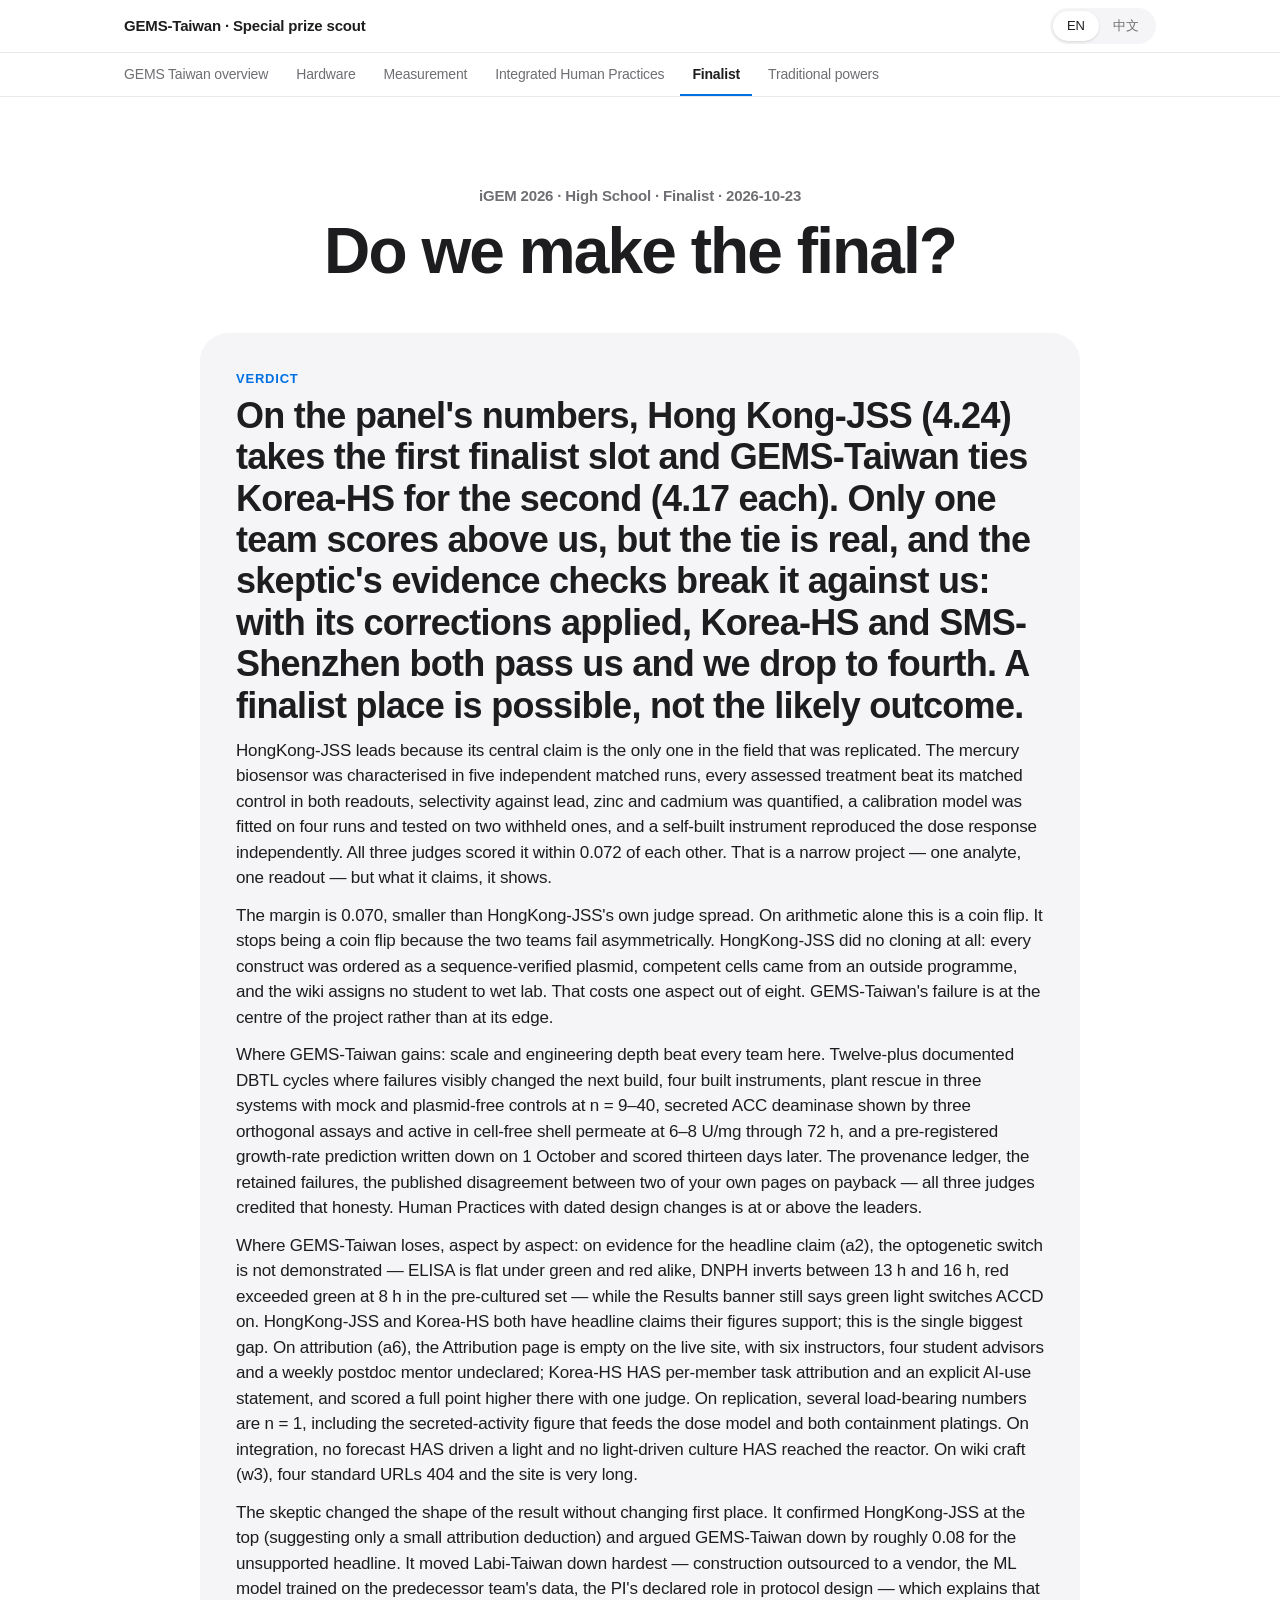
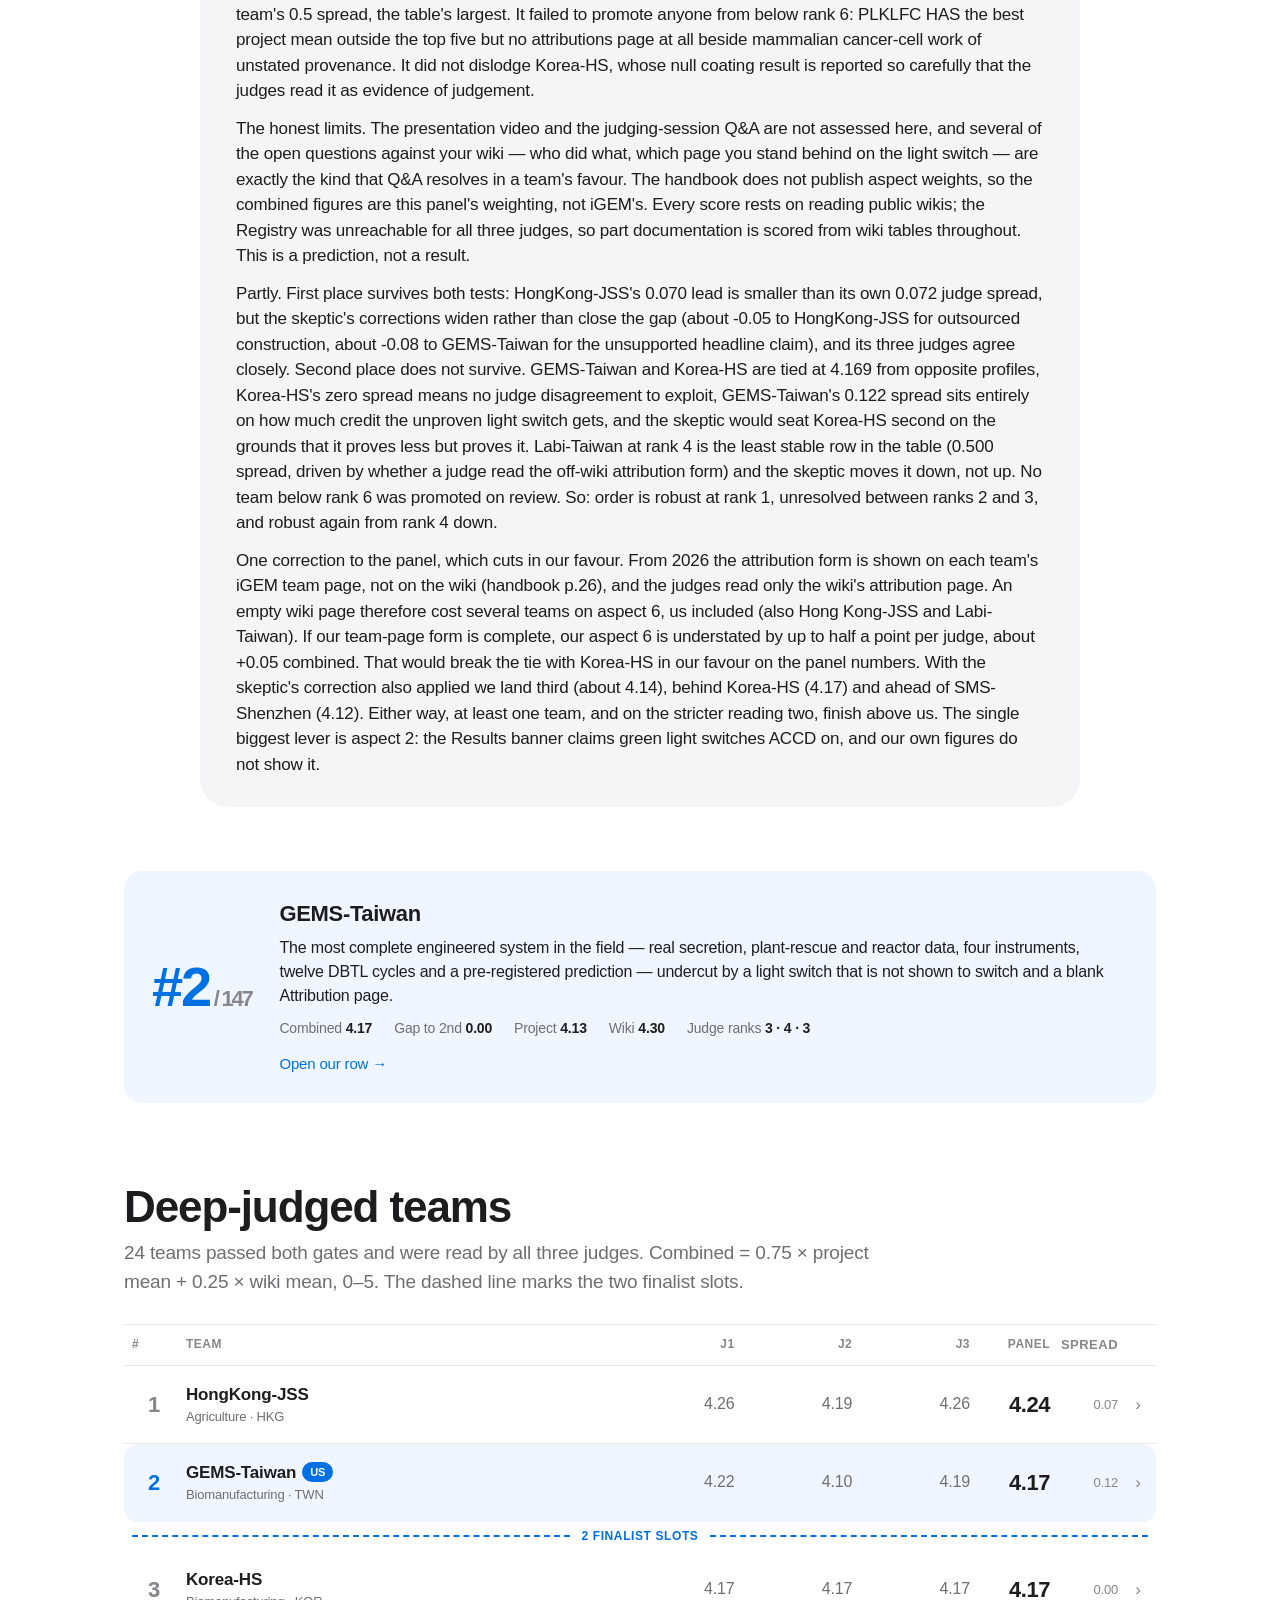
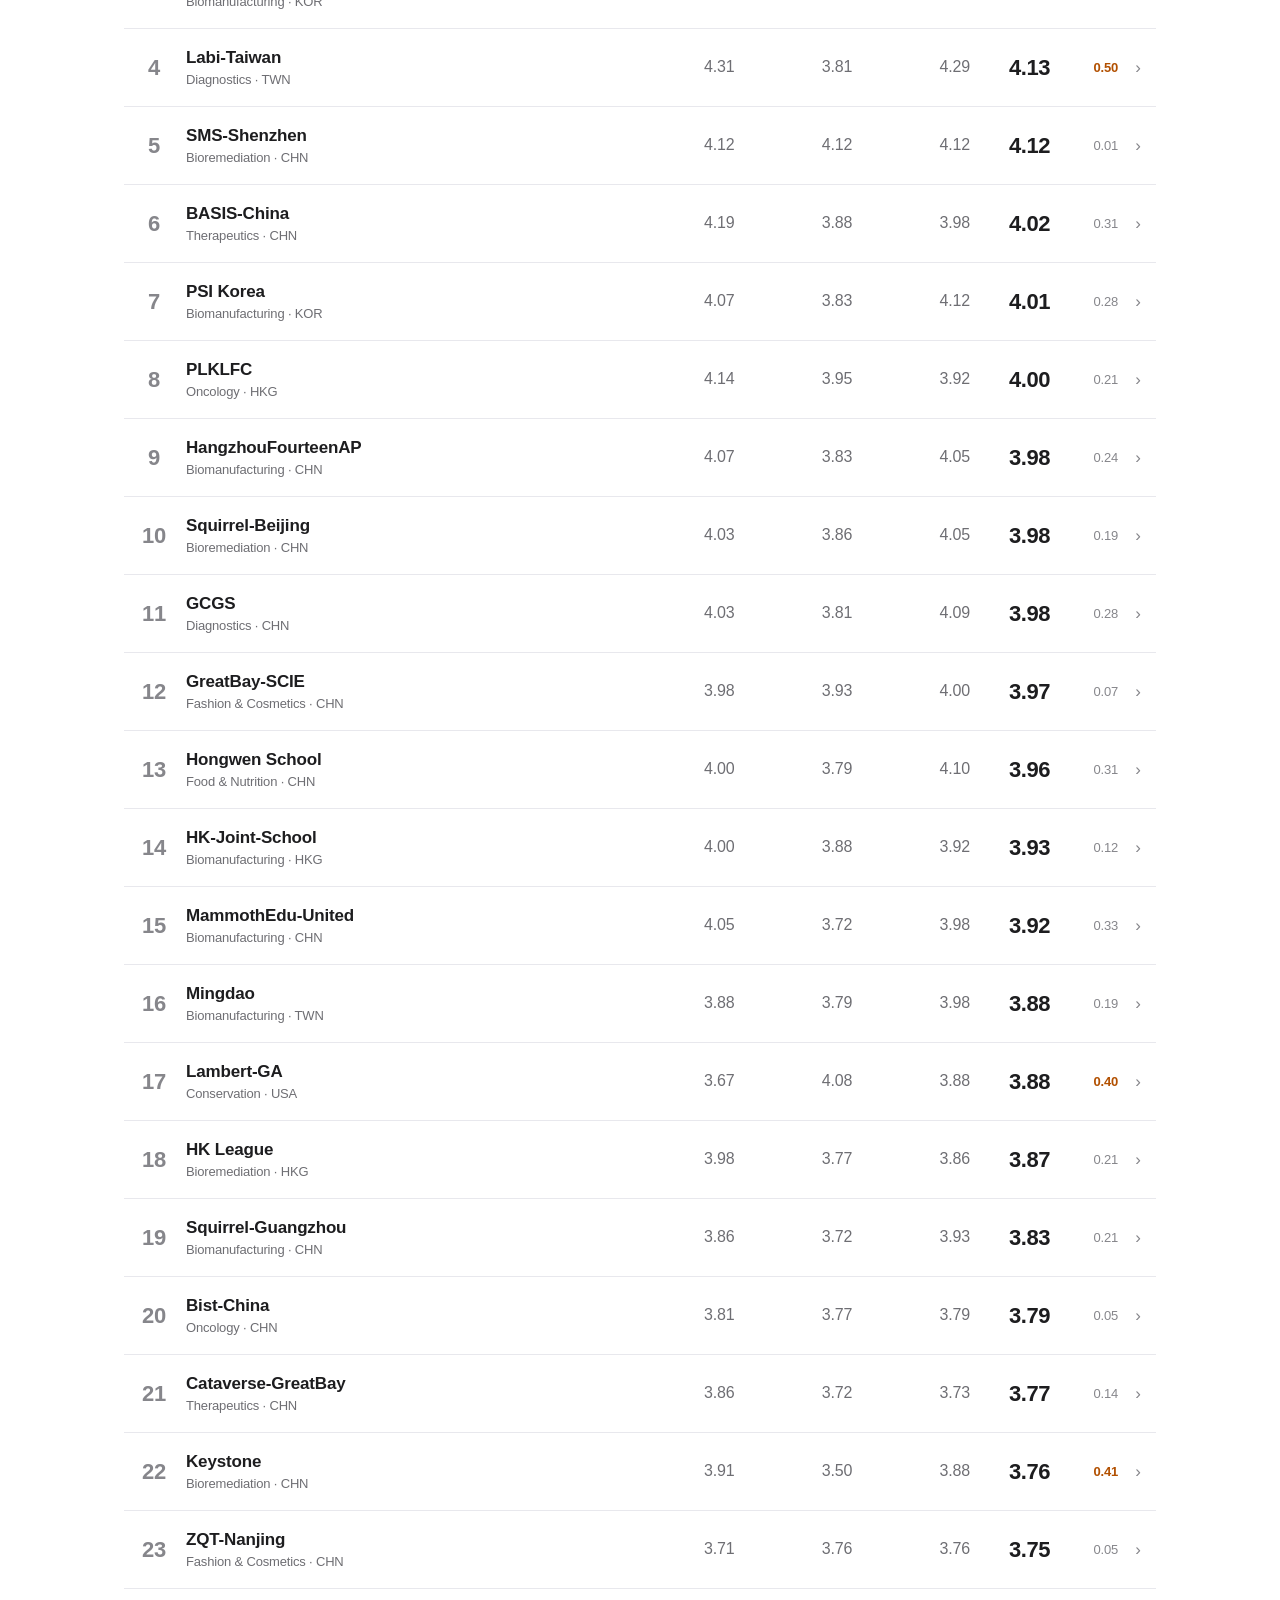
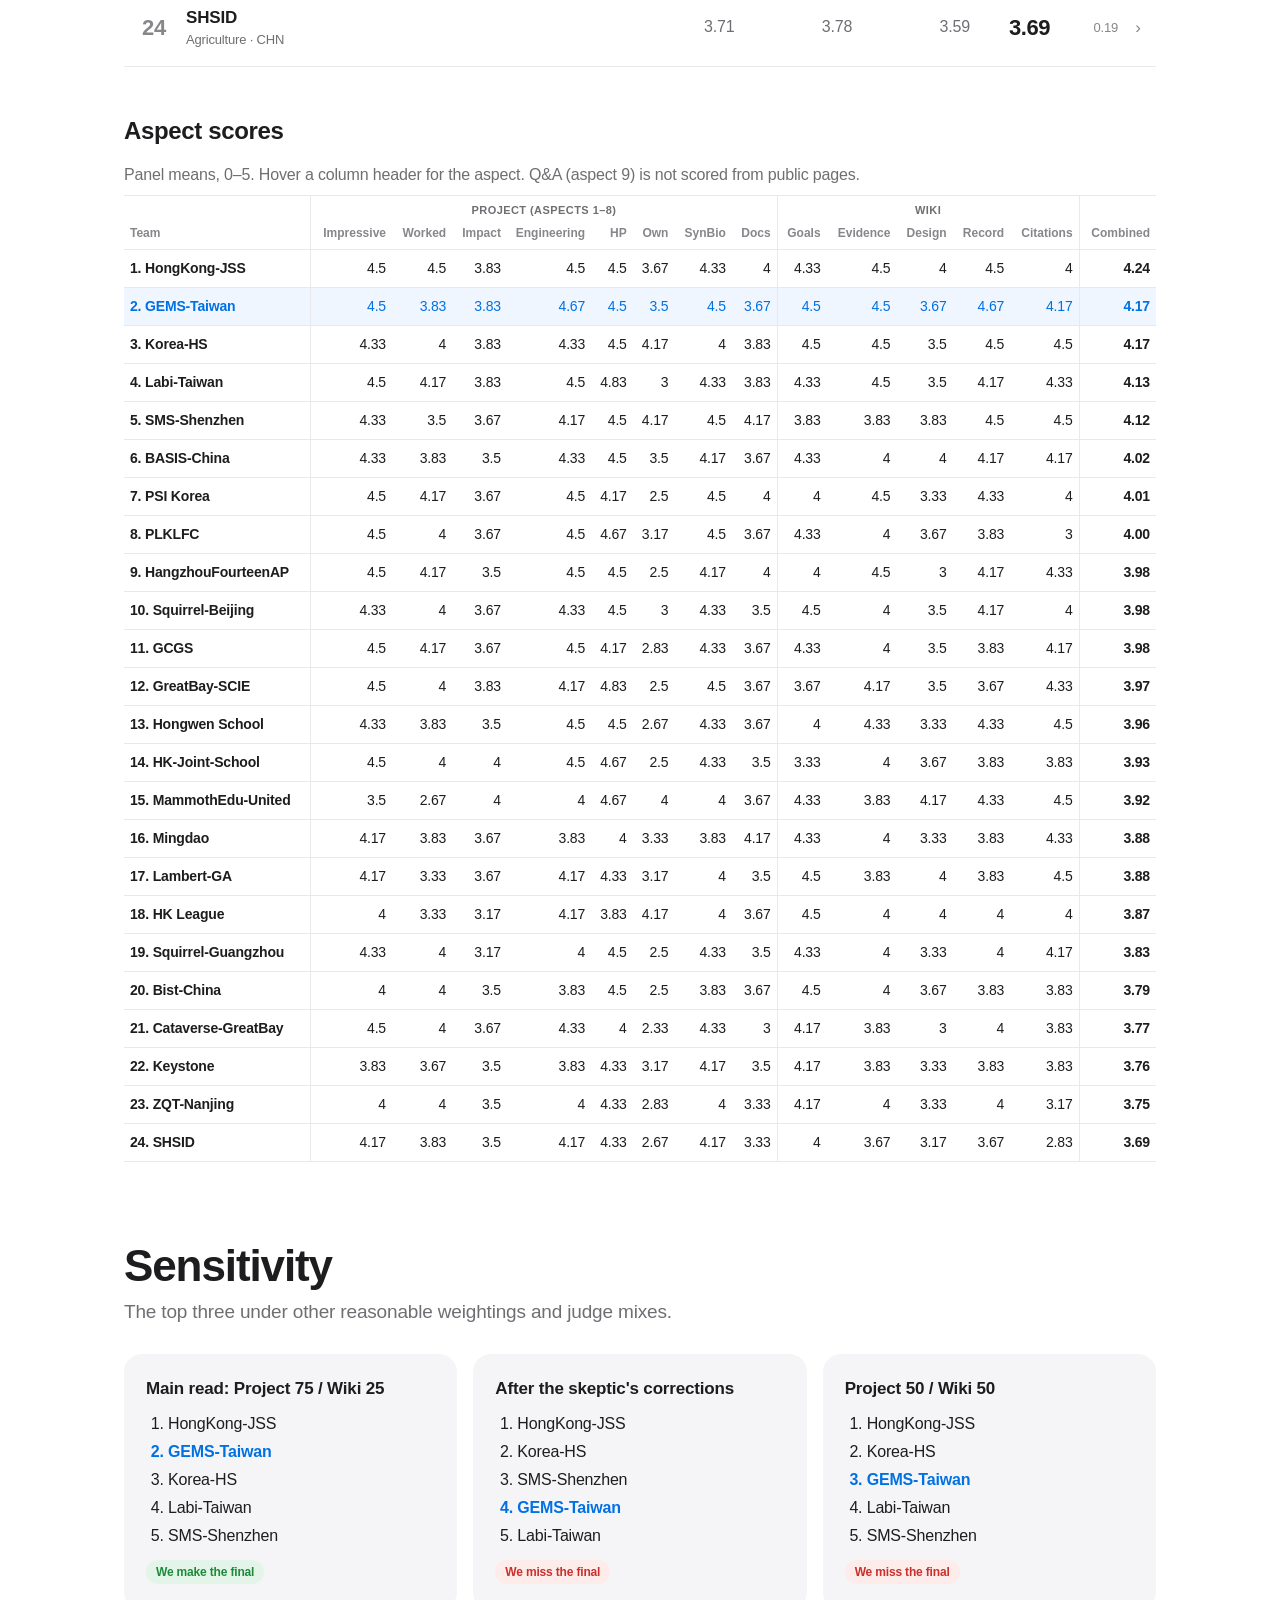
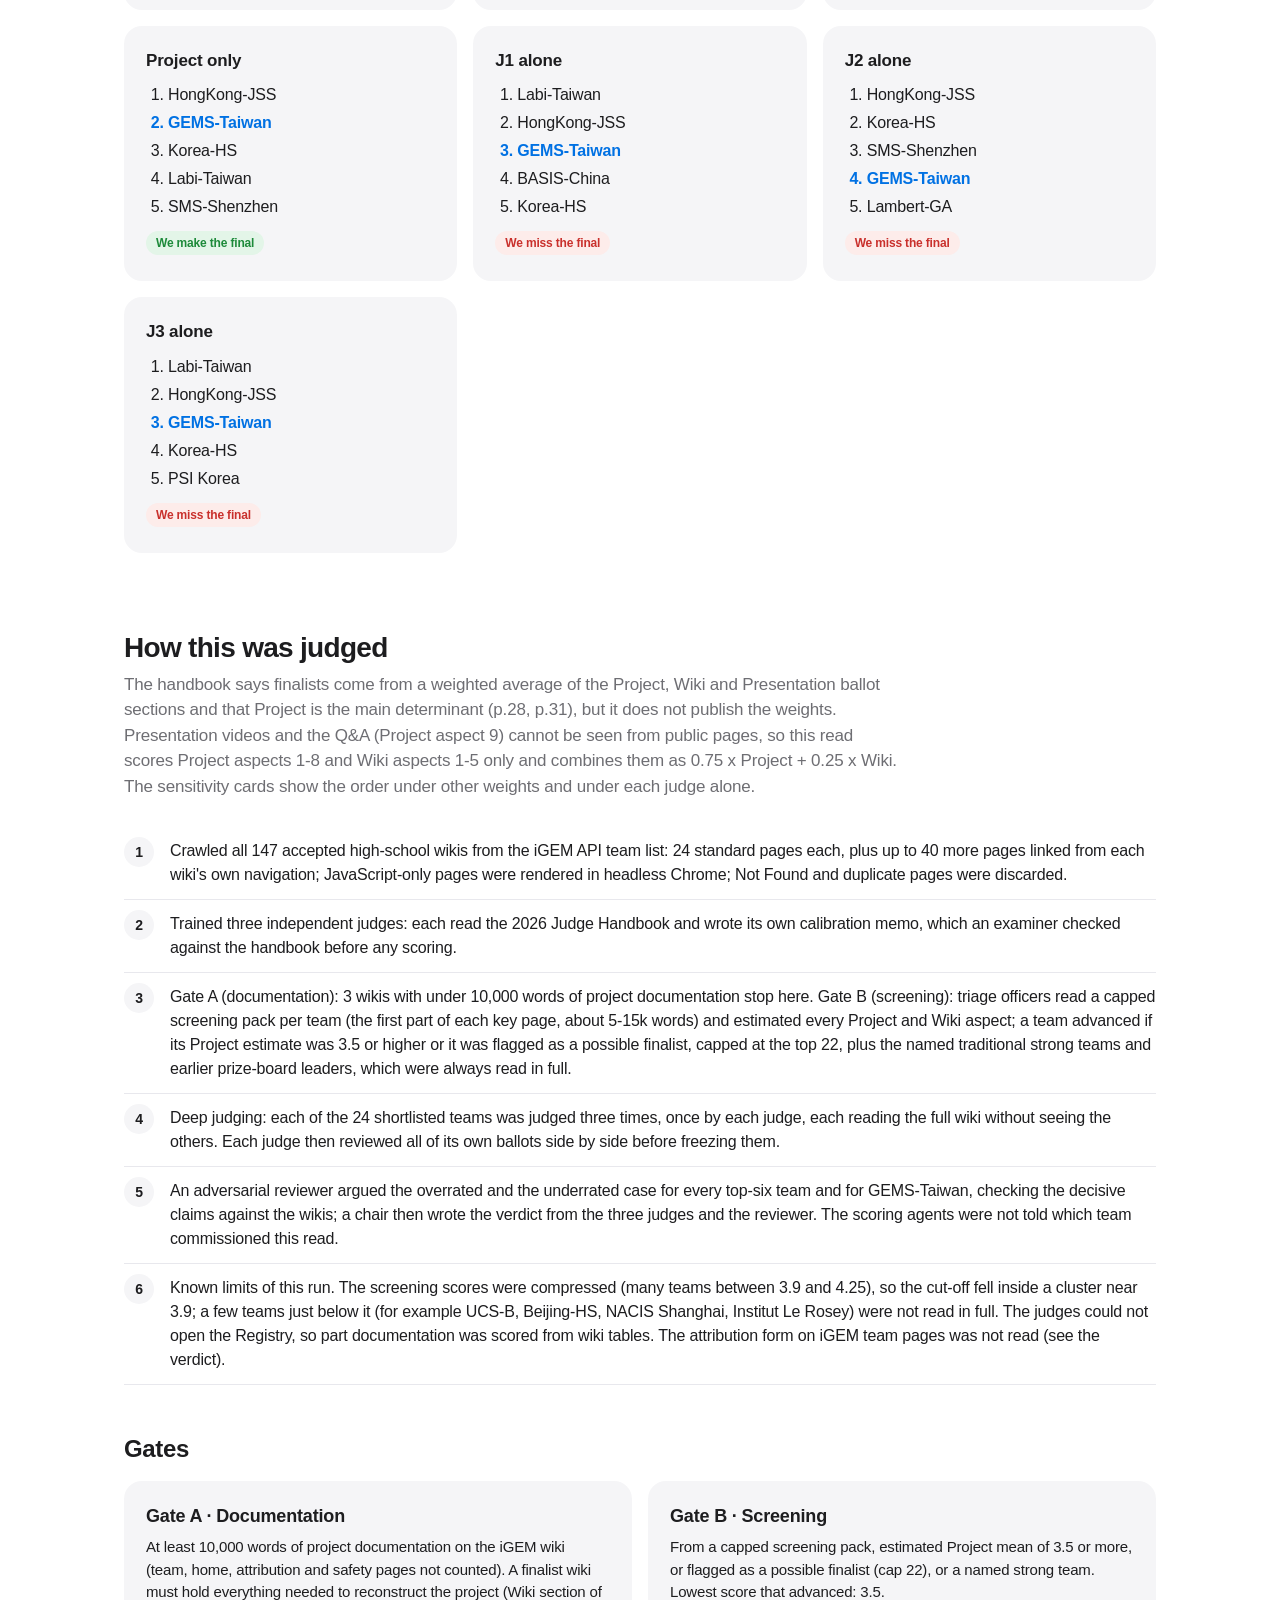
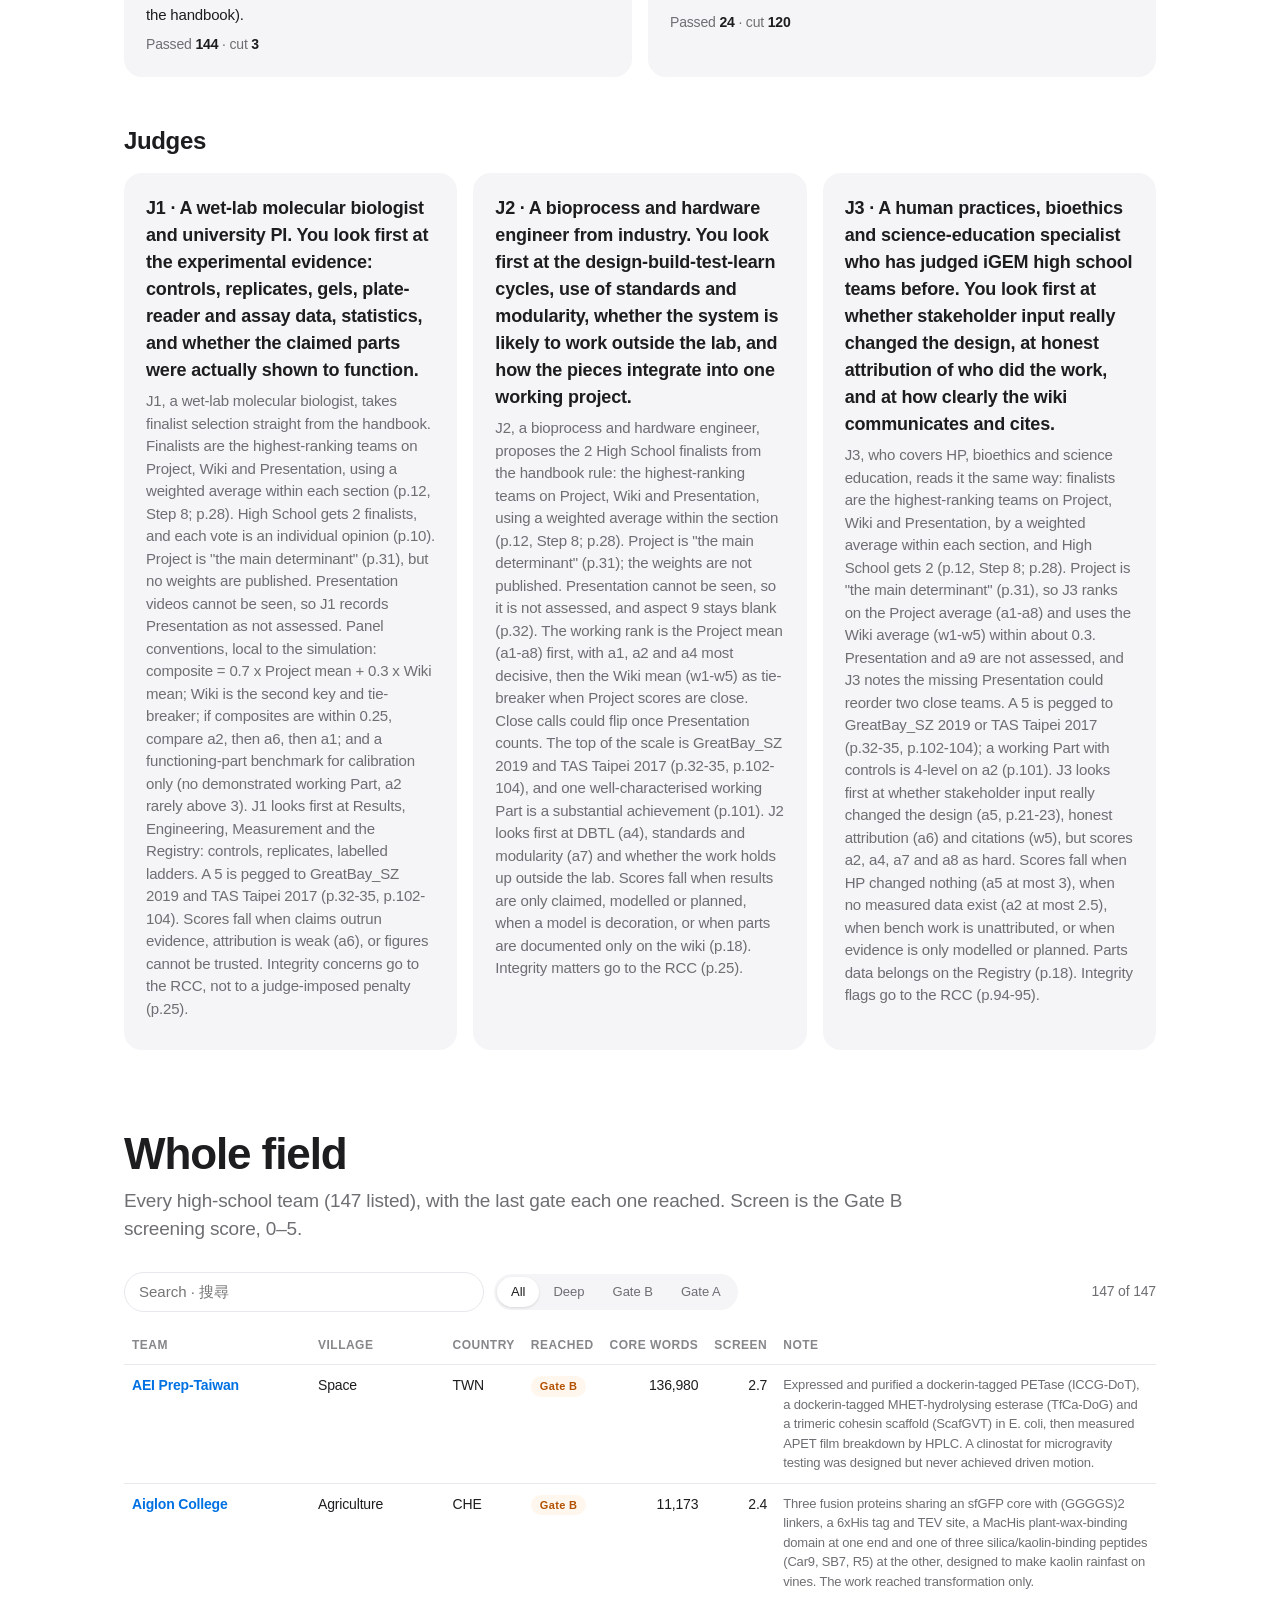
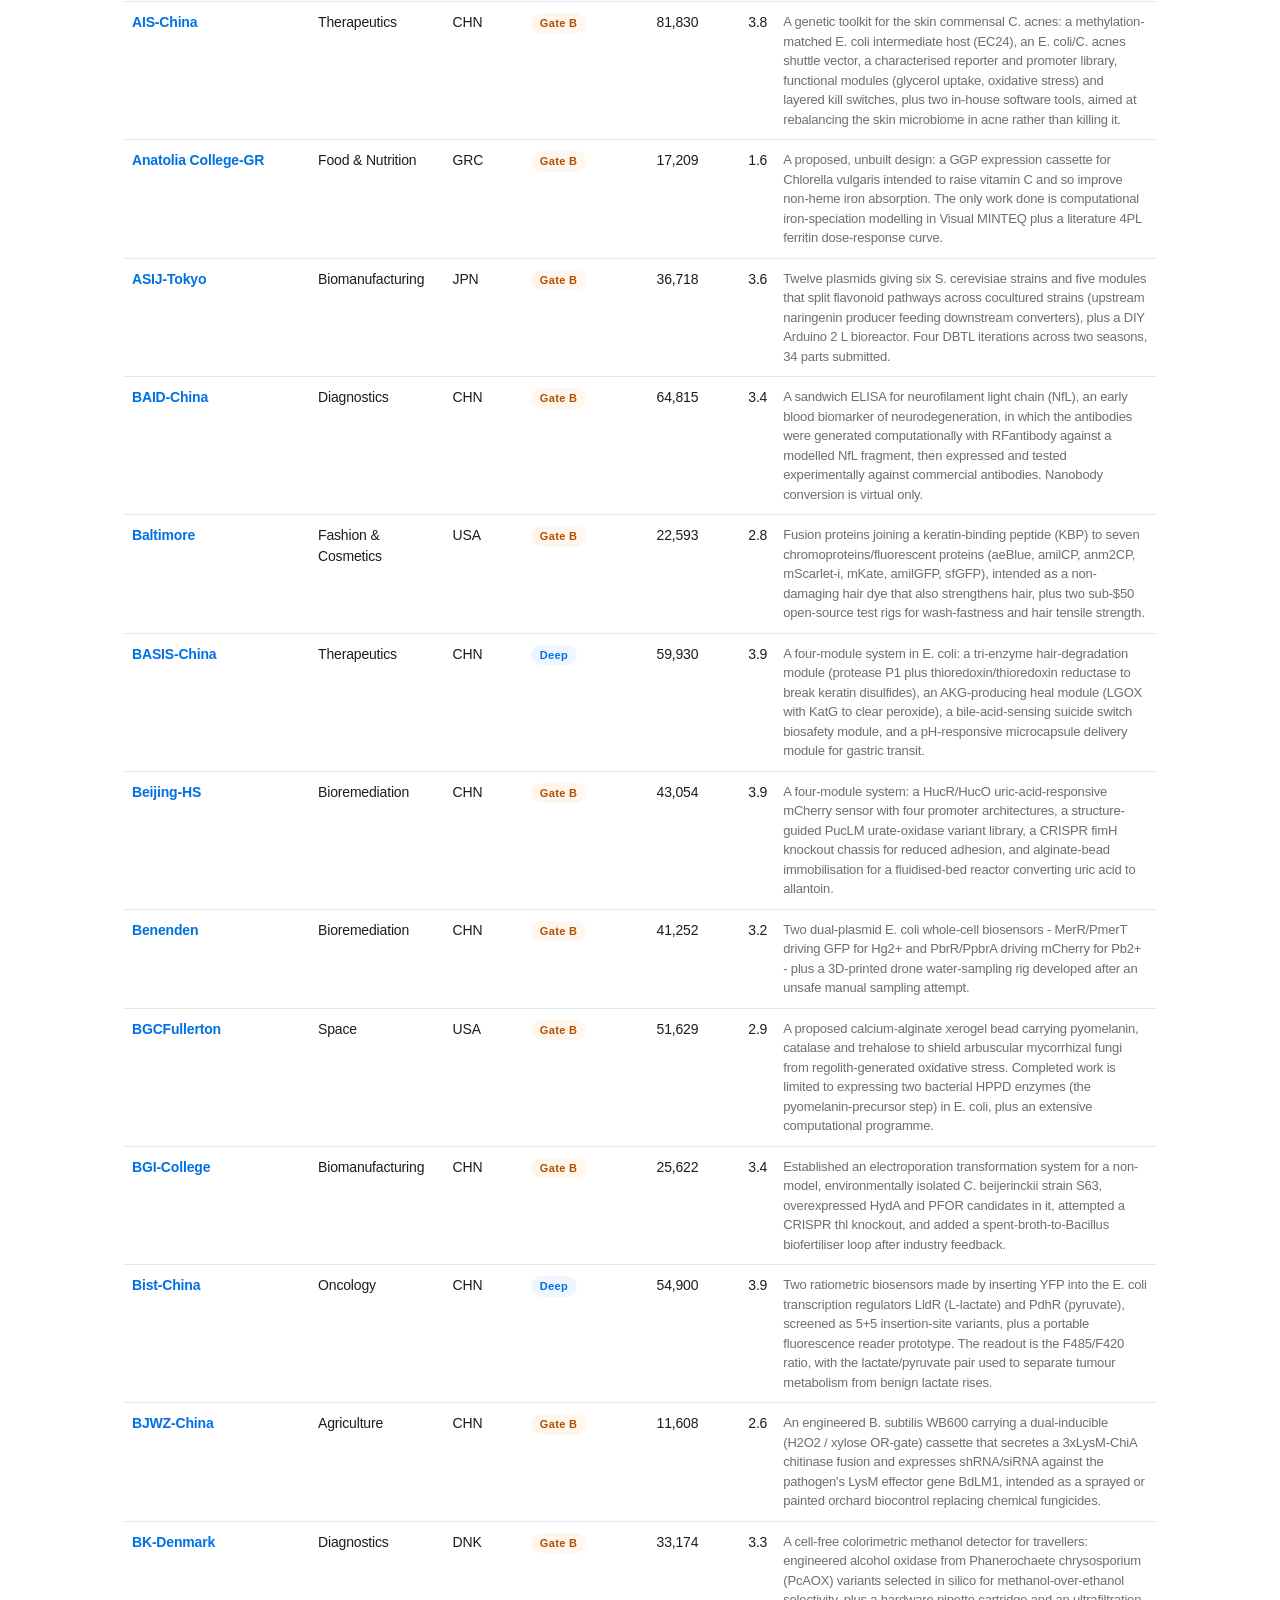
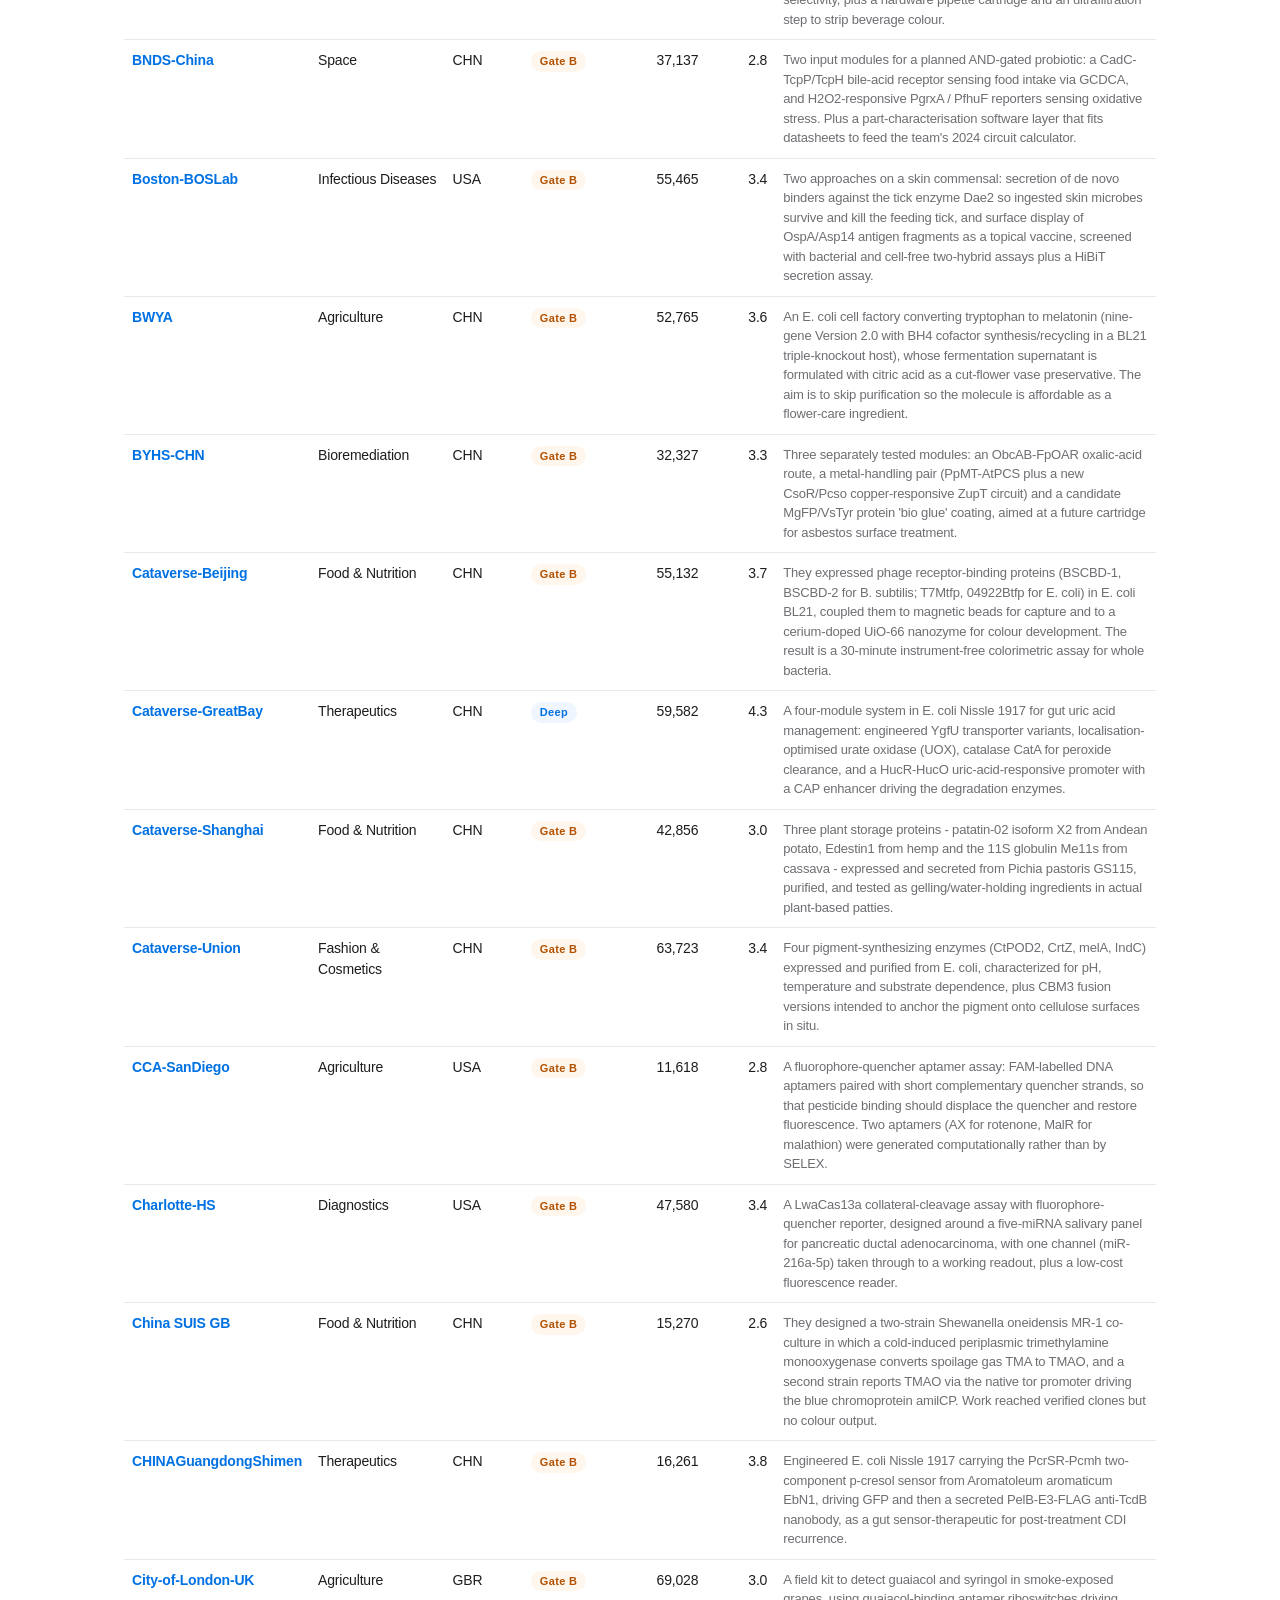
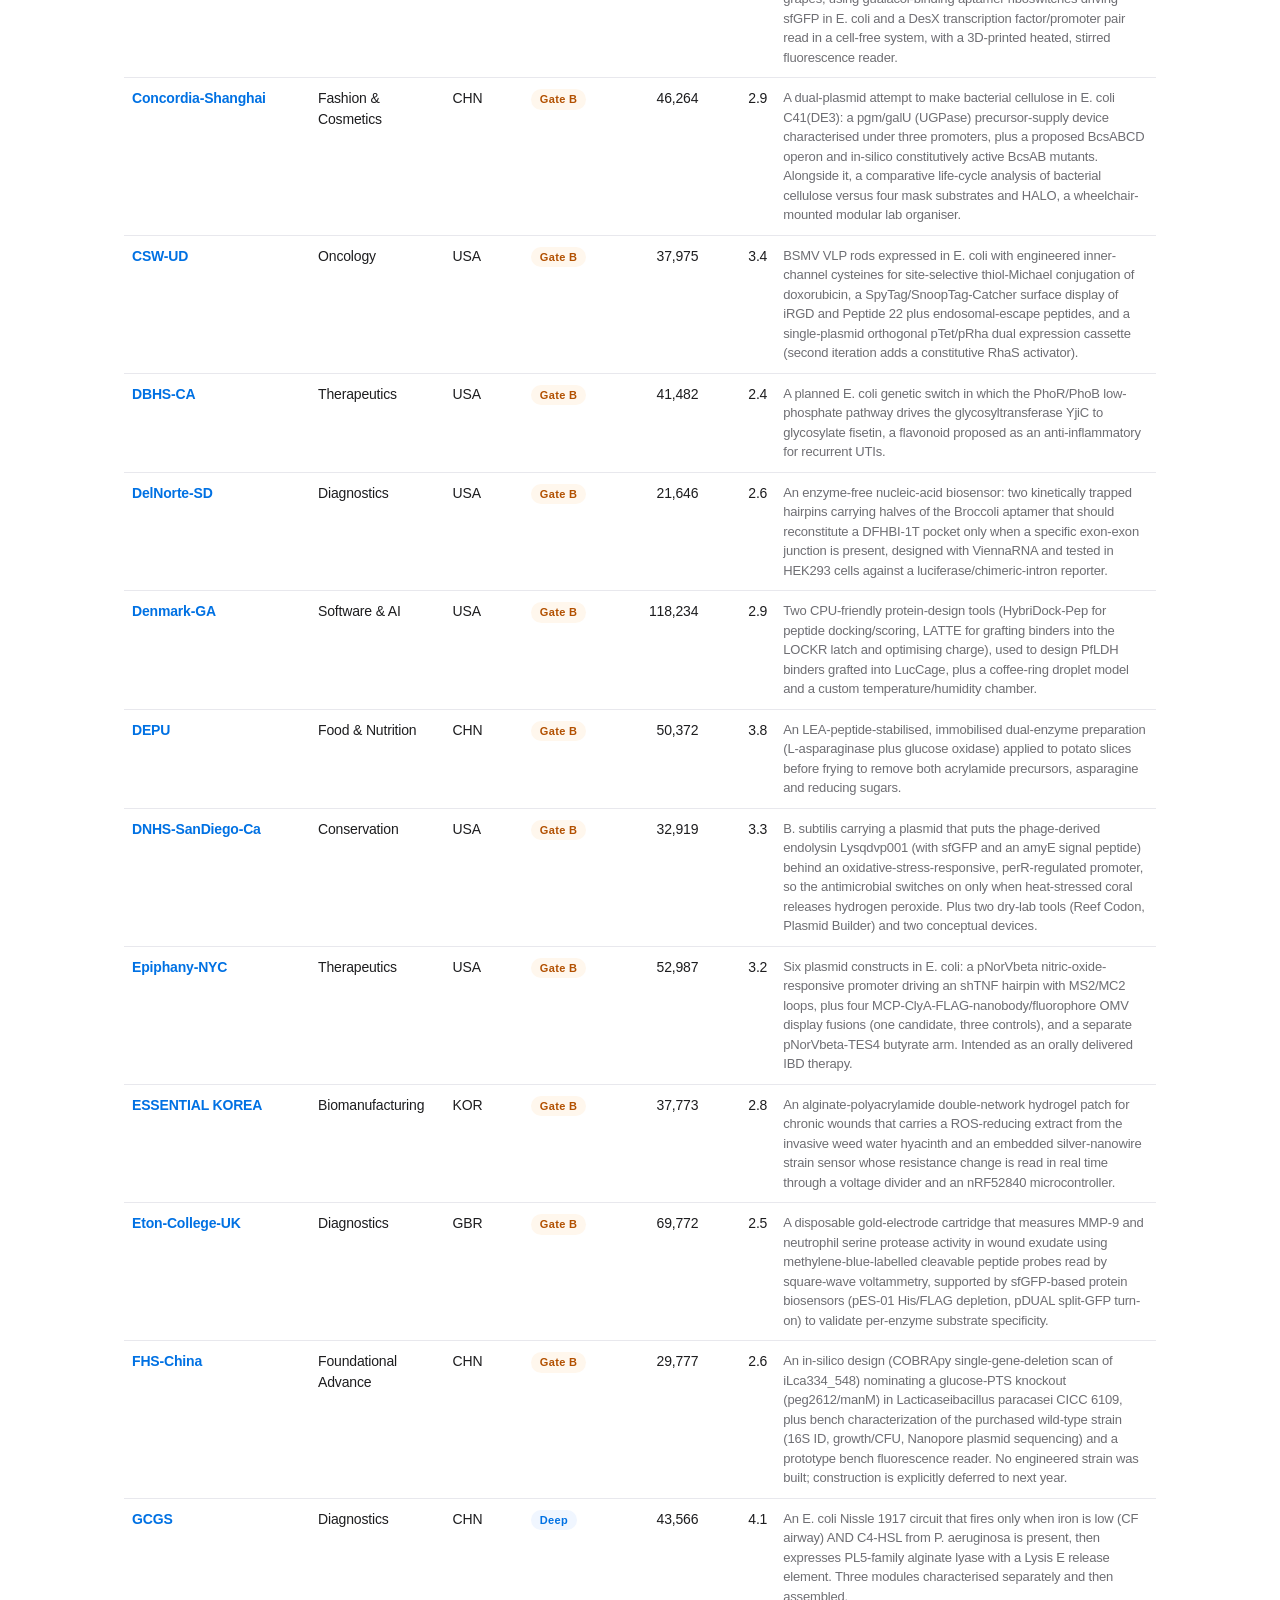
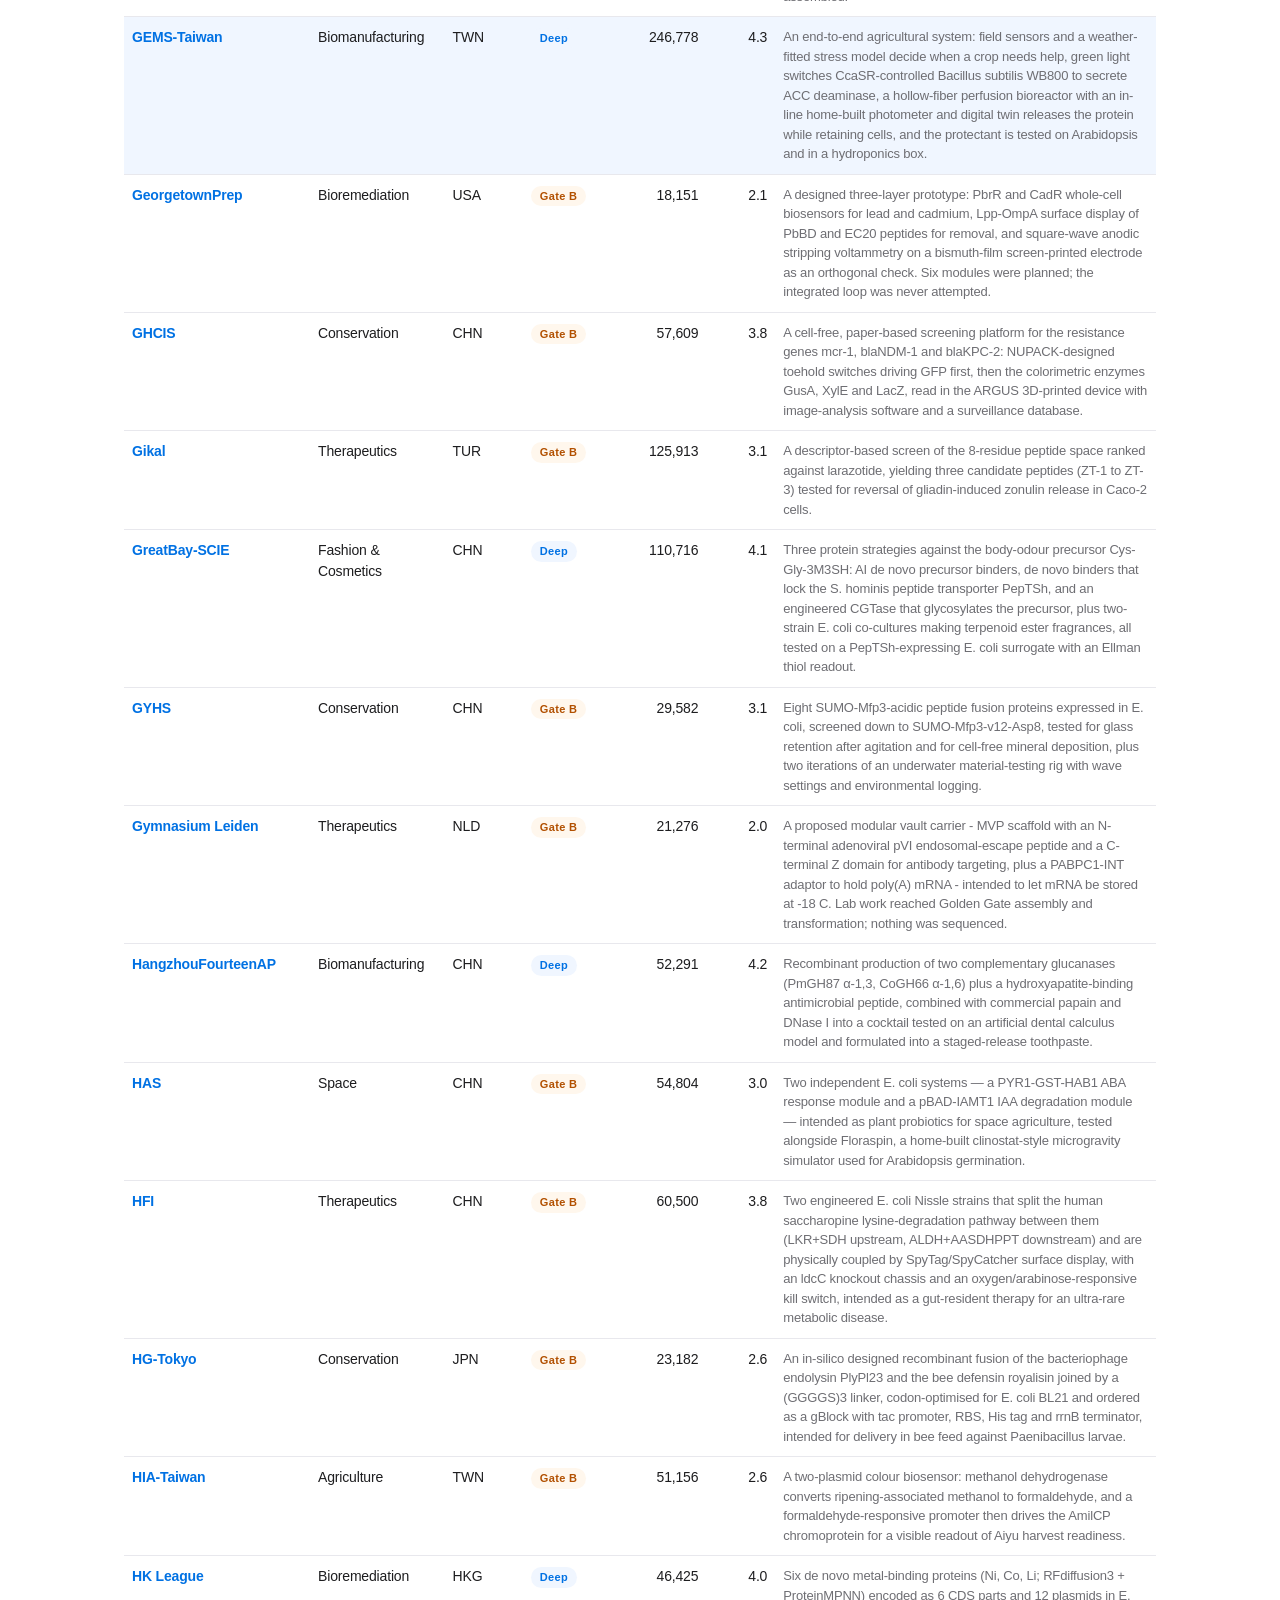
==== commit ed2c80c8: "Add a Traditional powers tab: GreatBay-SCIE and Lambert-GA Both screened level with the leaders and " ====
--- a/finalist.html
+++ b/finalist.html
@@ -6,7 +6,7 @@
 <meta name="color-scheme" content="light">
 <title>Finalist Ranking</title>
 <meta name="description" content="GEMS-Taiwan 2026: where the team stands for the two high-school finalist slots, judged on project and wiki against the whole field.">
-<link rel="stylesheet" href="assets/site.css?v=20261023">
+<link rel="stylesheet" href="assets/site.css?v=20261023b">
 </head>
 <body data-lang="en">
 <nav><div class="wrap">
@@ -22,6 +22,7 @@
     <a href="measurement.html"><span class="en">Measurement</span><span class="zh">量測</span></a>
     <a href="ihp.html"><span class="en">Integrated Human Practices</span><span class="zh">整合人類實踐 IHP</span></a>
     <a href="finalist.html" aria-current="page"><span class="en">Finalist</span><span class="zh">決賽入圍</span></a>
+    <a href="traditional.html"><span class="en">Traditional powers</span><span class="zh">傳統強隊</span></a>
 </div></div></nav>
 <header class="hero"><div class="wrap">
   <p class="kicker"><span class="en">iGEM 2026 · High School · Finalist · <span id="fsnap"></span></span><span class="zh">iGEM 2026 · 高中組 · 決賽入圍 · <span id="fsnap2"></span></span></p>
@@ -73,9 +74,9 @@
   <span class="en">Prepared for GEMS-Taiwan's internal nomination decision. Scores are our own reading of public pages against the handbook, not iGEM's.</span>
   <span class="zh">供 GEMS-Taiwan 內部決定提名使用。分數是我們依評審手冊閱讀公開頁面後的判斷，並非 iGEM 官方評分。</span>
 </div></footer>
-<script src="data/finalist.js?v=20261023"></script>
-<script src="assets/site.js?v=20261023"></script>
-<script src="assets/finalist.js?v=20261023"></script>
+<script src="data/finalist.js?v=20261023b"></script>
+<script src="assets/site.js?v=20261023b"></script>
+<script src="assets/finalist.js?v=20261023b"></script>
 <script>Scout.page(Finalist.render)</script>
 </body>
 </html>
--- a/assets/site.css
+++ b/assets/site.css
@@ -265,3 +265,46 @@
 table.mx th{text-transform:none;letter-spacing:0;min-width:0;max-width:78px;font-size:12px}
 table.mx th.gl{text-transform:uppercase;letter-spacing:.04em;font-size:11px}
 [data-lang=zh] table.mx th{white-space:nowrap}
+
+/* traditional.html ------------------------------------------------------- */
+.tsec{border-top:1px solid var(--line);padding:52px 0 8px}
+.tsec:first-of-type{border-top:0}
+.tsec .thead{display:grid;grid-template-columns:auto 1fr;gap:18px;align-items:baseline}
+.tsec .rk{font-size:40px;font-weight:700;letter-spacing:-.04em;color:var(--ink3);line-height:1}
+.tsec h2{font-size:34px;letter-spacing:-.025em;margin:0}
+.tsec h2 a{color:inherit;text-decoration:none}
+.tsec h2 a:hover{color:var(--accent)}
+.tsec .meta{margin:6px 0 0;font-size:14px;color:var(--ink2)}
+.tsec .meta b{color:var(--ink);font-variant-numeric:tabular-nums}
+.tsec .lead{font-size:22px;line-height:1.45;letter-spacing:-.015em;margin:22px 0 0;max-width:46em}
+.tsec .built{font-size:16px;color:var(--ink2);margin:12px 0 0;max-width:46em}
+.tsec .why p{font-size:17px;line-height:1.6;margin:0 0 14px;max-width:46em}
+.tsec .cols{display:grid;grid-template-columns:1fr 1fr;gap:34px;margin-top:34px}
+.tsec .whatif{margin:0;padding-left:20px;font-size:16px;line-height:1.55}
+.tsec .whatif li{margin-bottom:8px}
+.tsec .jl{font-size:14px;color:var(--ink2);display:grid;gap:10px}
+.tsec .jl b{color:var(--ink)}
+.tsec .jr{display:flex;flex-wrap:wrap;gap:6px 18px;margin-top:12px;font-size:13px;color:var(--ink3);font-variant-numeric:tabular-nums}
+.callout.vd{margin:34px 0 0;grid-template-columns:1fr}
+.ab .fl.wk{background:#aeaeb2}
+table.gaps{width:100%;border-collapse:collapse;font-size:14px}
+table.gaps th,table.gaps td{padding:9px 12px;border-bottom:1px solid var(--line);text-align:left;vertical-align:baseline}
+table.gaps tbody th,table.gaps tfoot th{white-space:nowrap}
+table.gaps thead th{font-size:12px;color:var(--ink3);text-transform:uppercase;letter-spacing:.04em;font-weight:600;white-space:nowrap}
+table.gaps thead th small{display:block;color:var(--ink3);font-weight:500;text-transform:none;letter-spacing:0}
+table.gaps thead th a{color:var(--ink2);text-decoration:none}
+table.gaps td.n,table.gaps th.n{text-align:right;font-variant-numeric:tabular-nums;white-space:nowrap}
+table.gaps td.me{background:var(--oursbg);font-weight:600}
+table.gaps th.me{background:var(--oursbg)}
+table.gaps .dd{display:block}
+table.gaps .sc{display:block;font-size:12px;color:var(--ink3)}
+table.gaps td.neg .dd{color:var(--bad)}
+table.gaps td.pos .dd{color:var(--good)}
+table.gaps tfoot th,table.gaps tfoot td{border-bottom:0;border-top:2px solid var(--line);font-weight:600}
+.note{font-size:13px;color:var(--ink3);margin:10px 0 0;max-width:46em}
+@media (max-width:760px){
+  .tsec .cols{grid-template-columns:1fr;gap:10px}
+  .tsec h2{font-size:26px}
+  .tsec .lead{font-size:19px}
+  .tsec .rk{font-size:30px}
+}
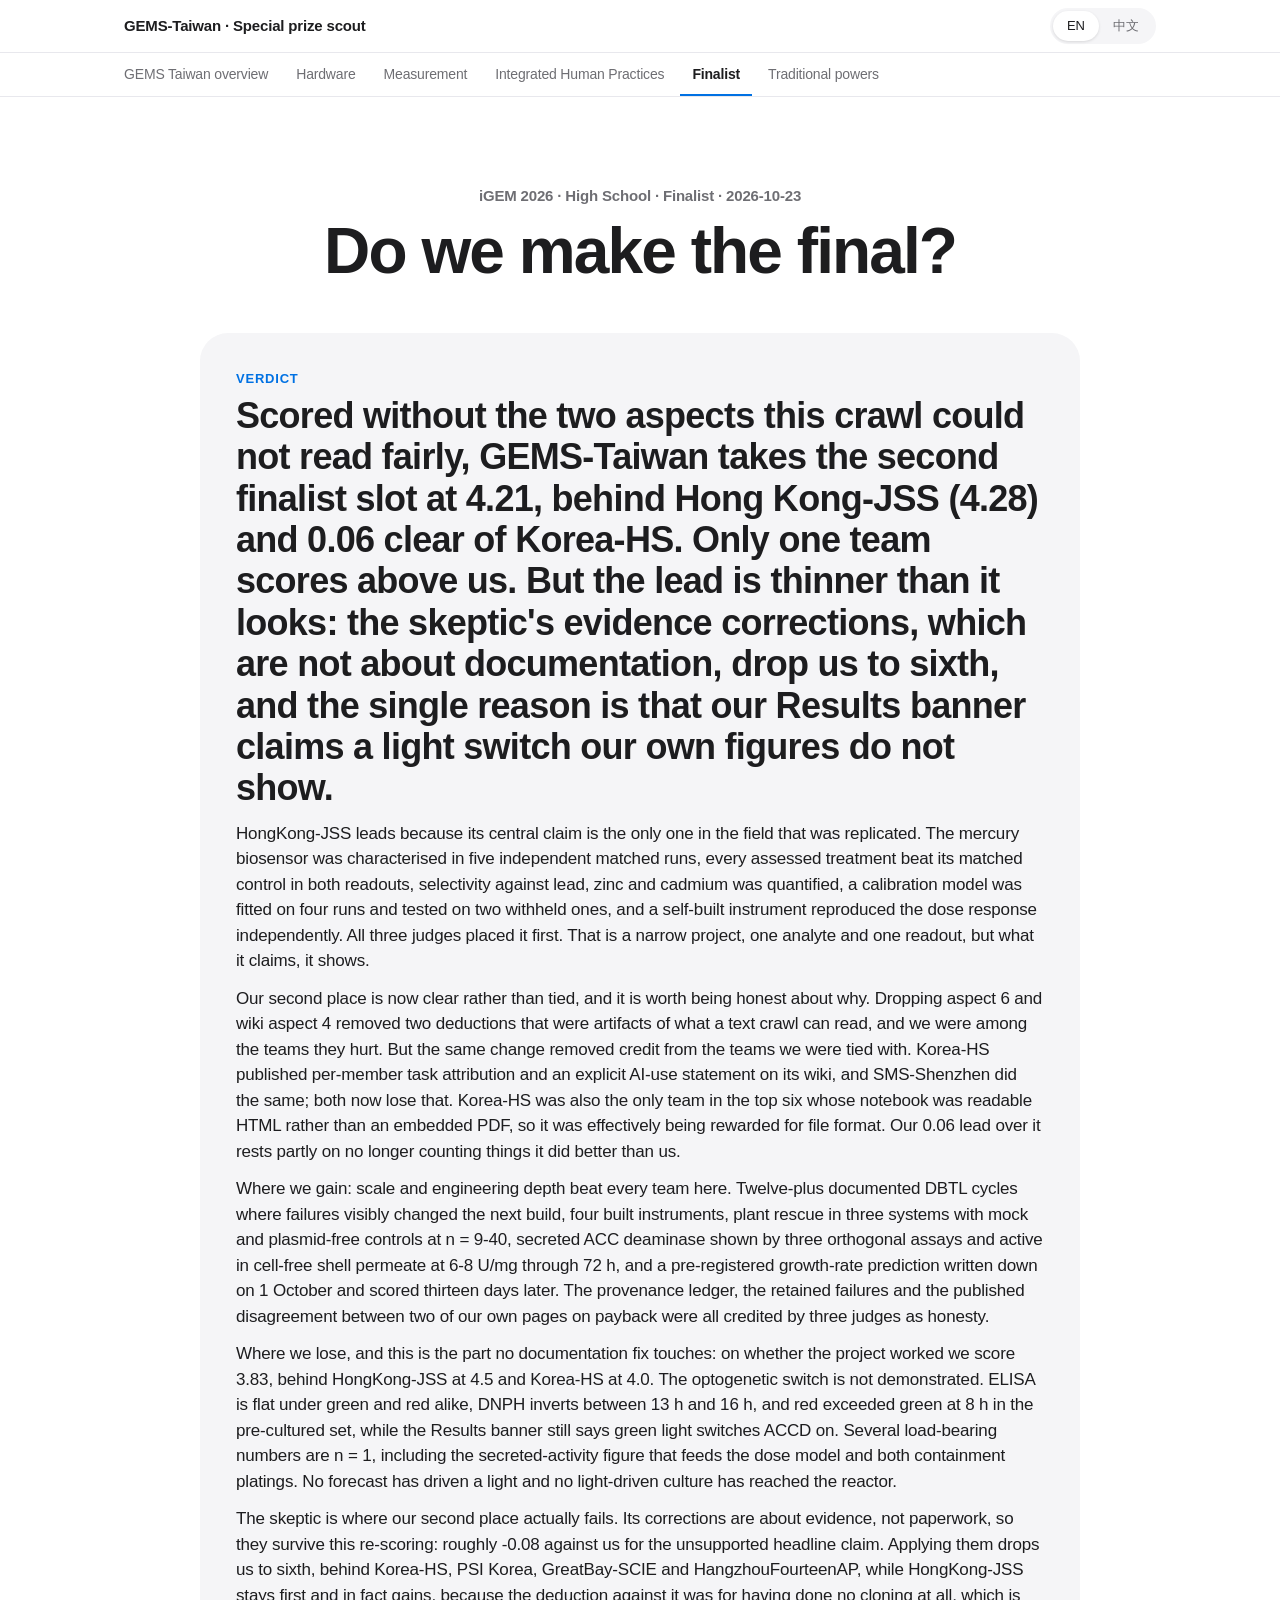
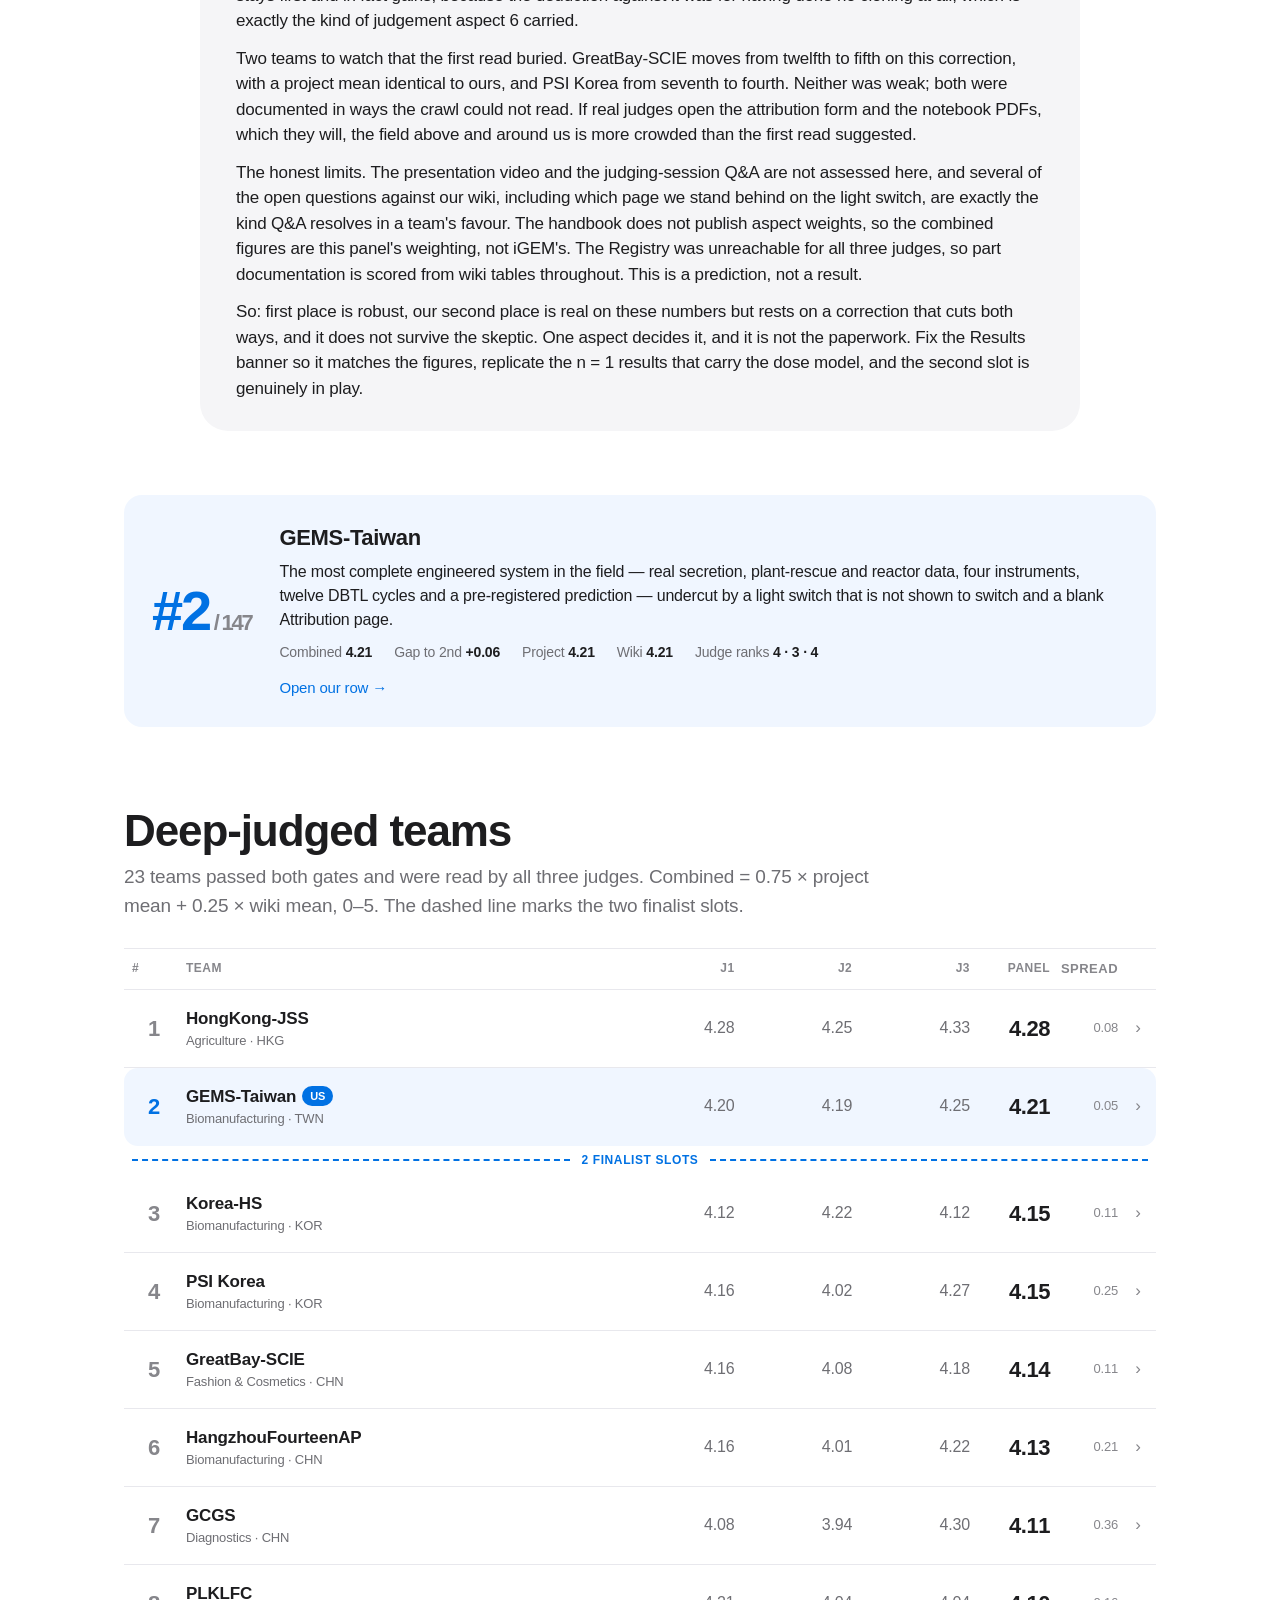
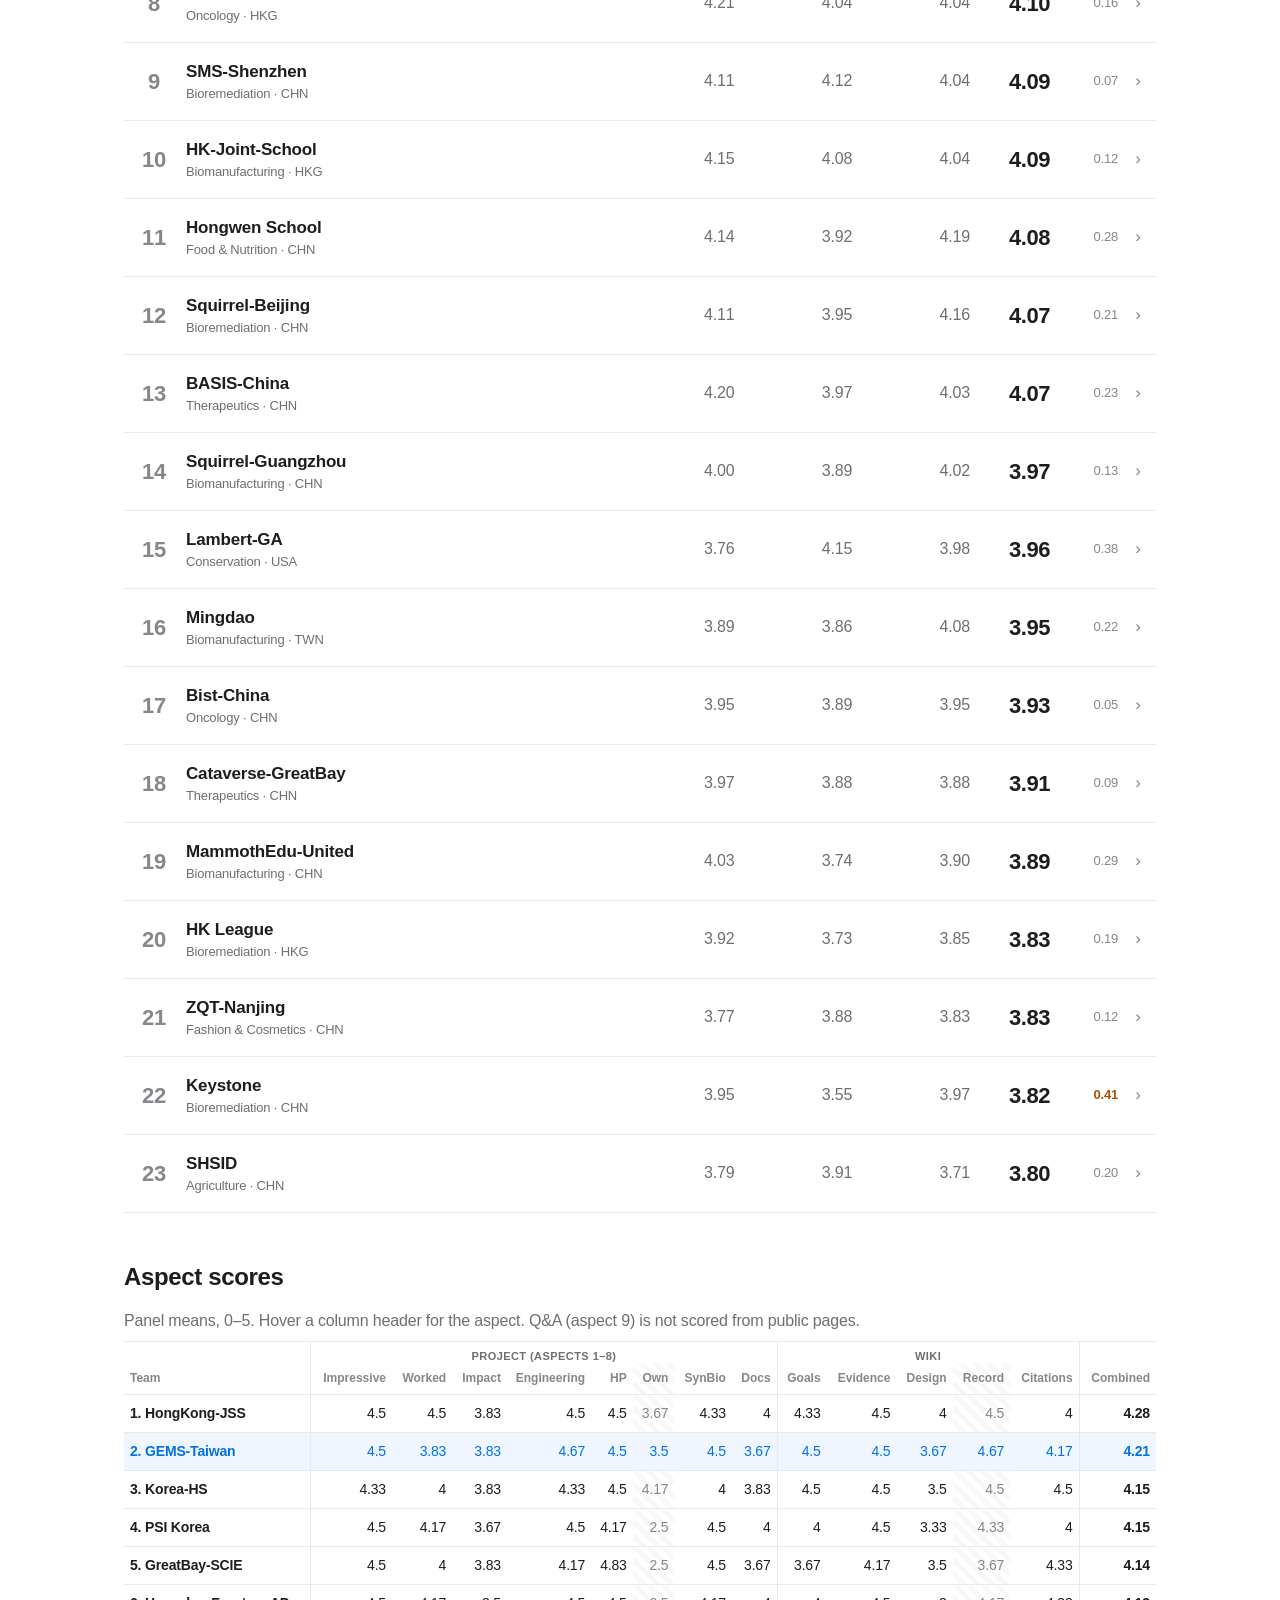
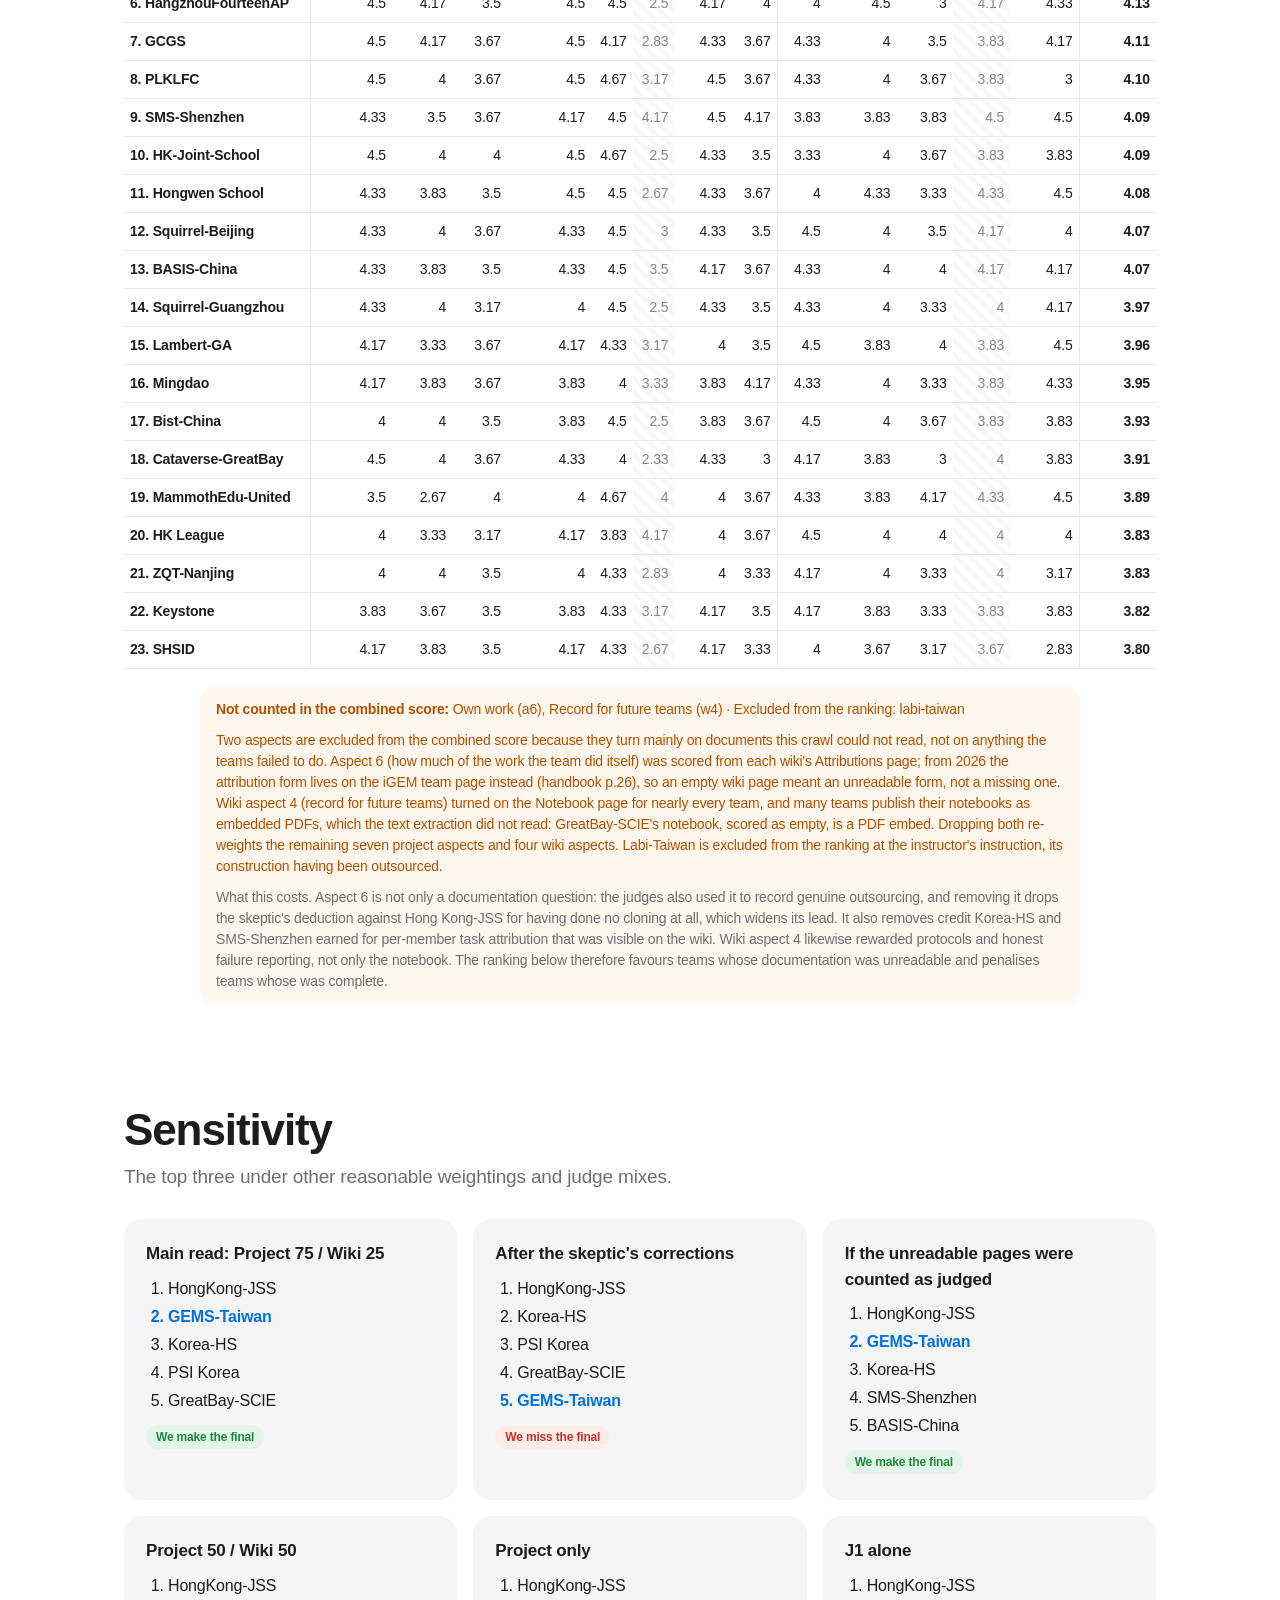
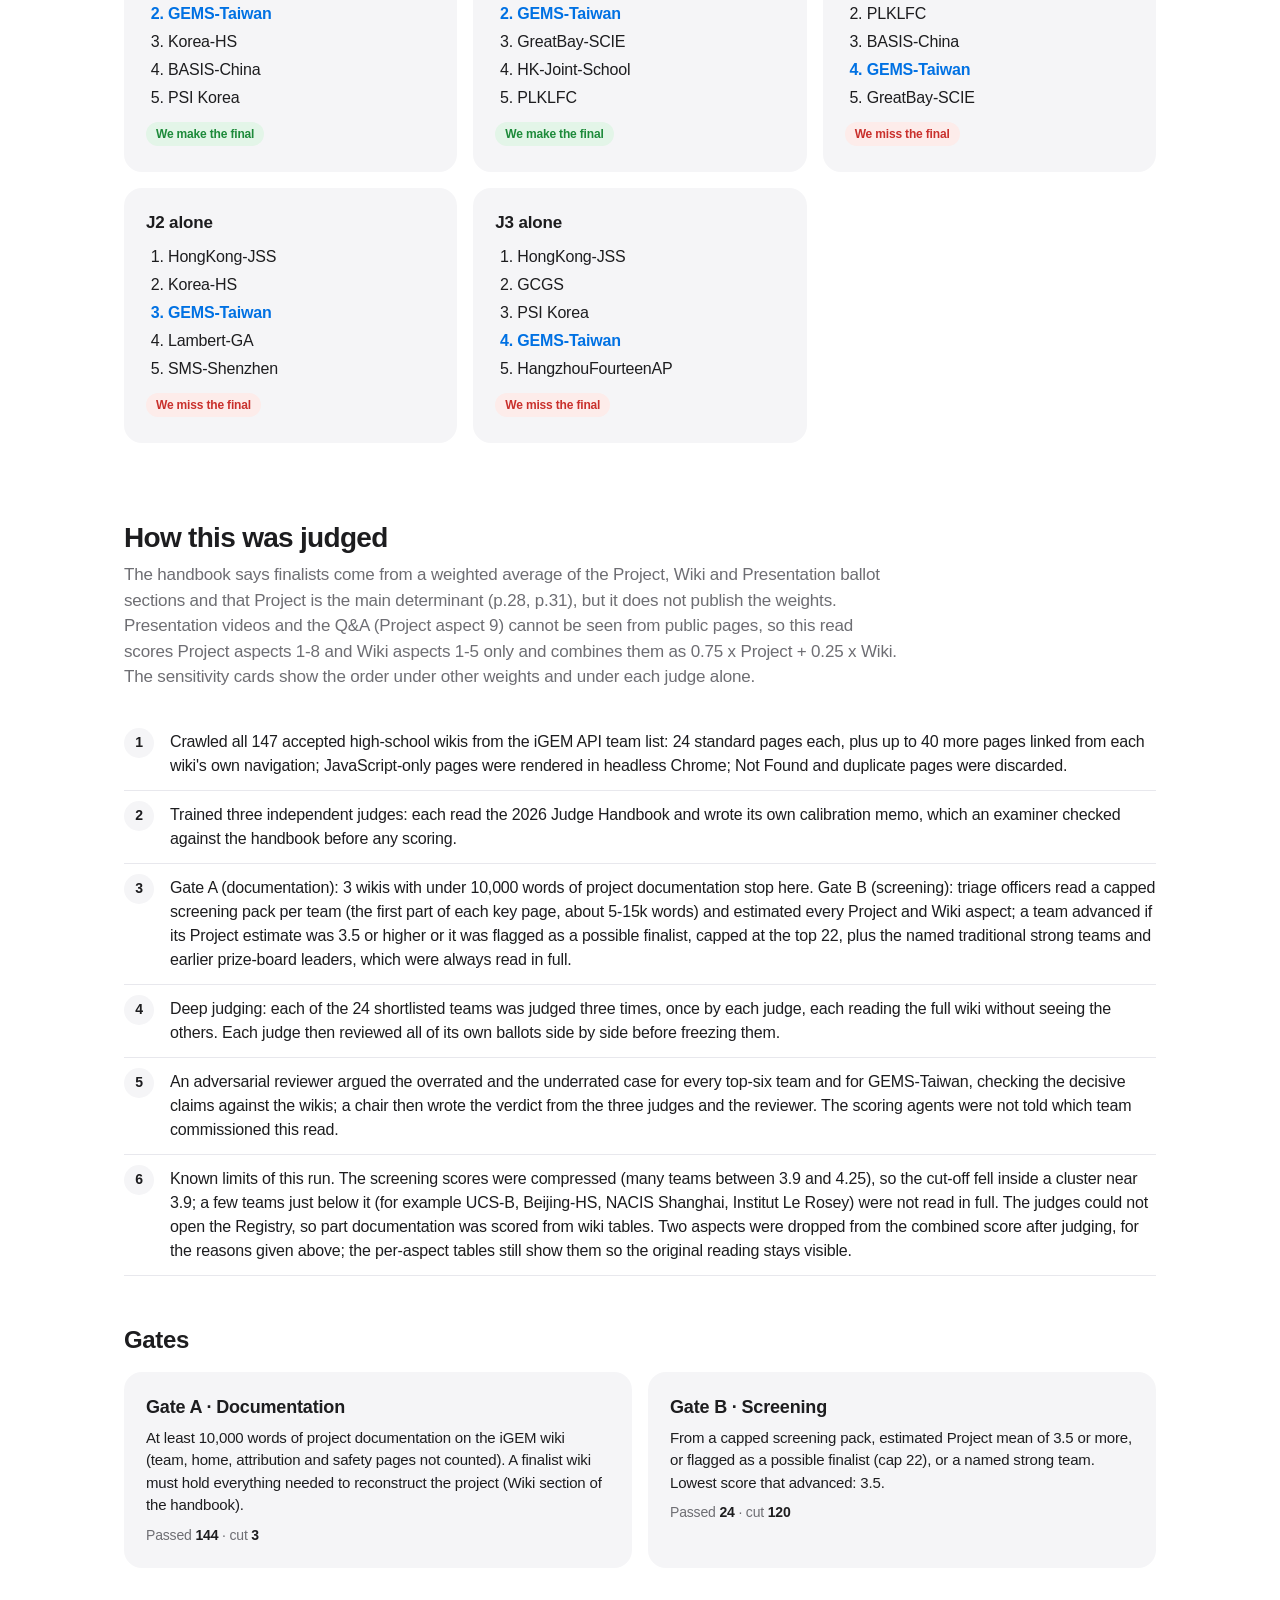
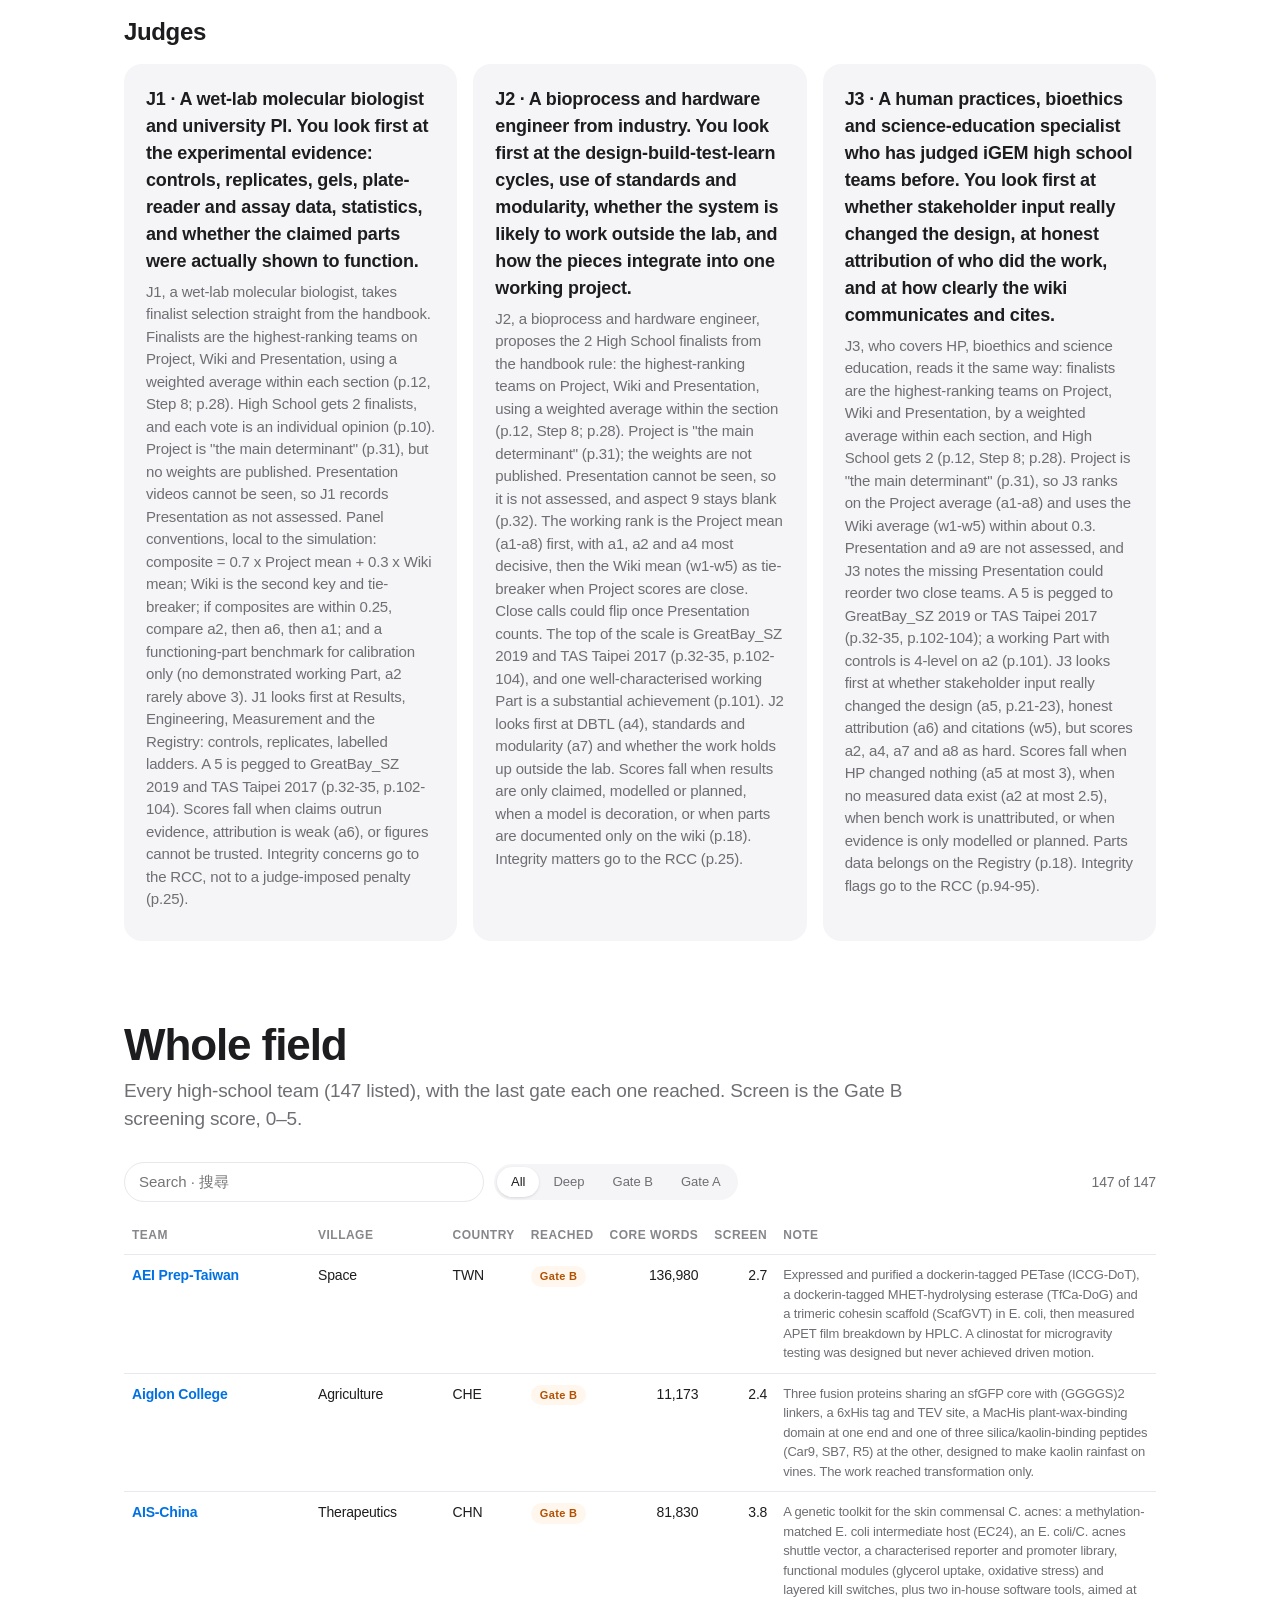
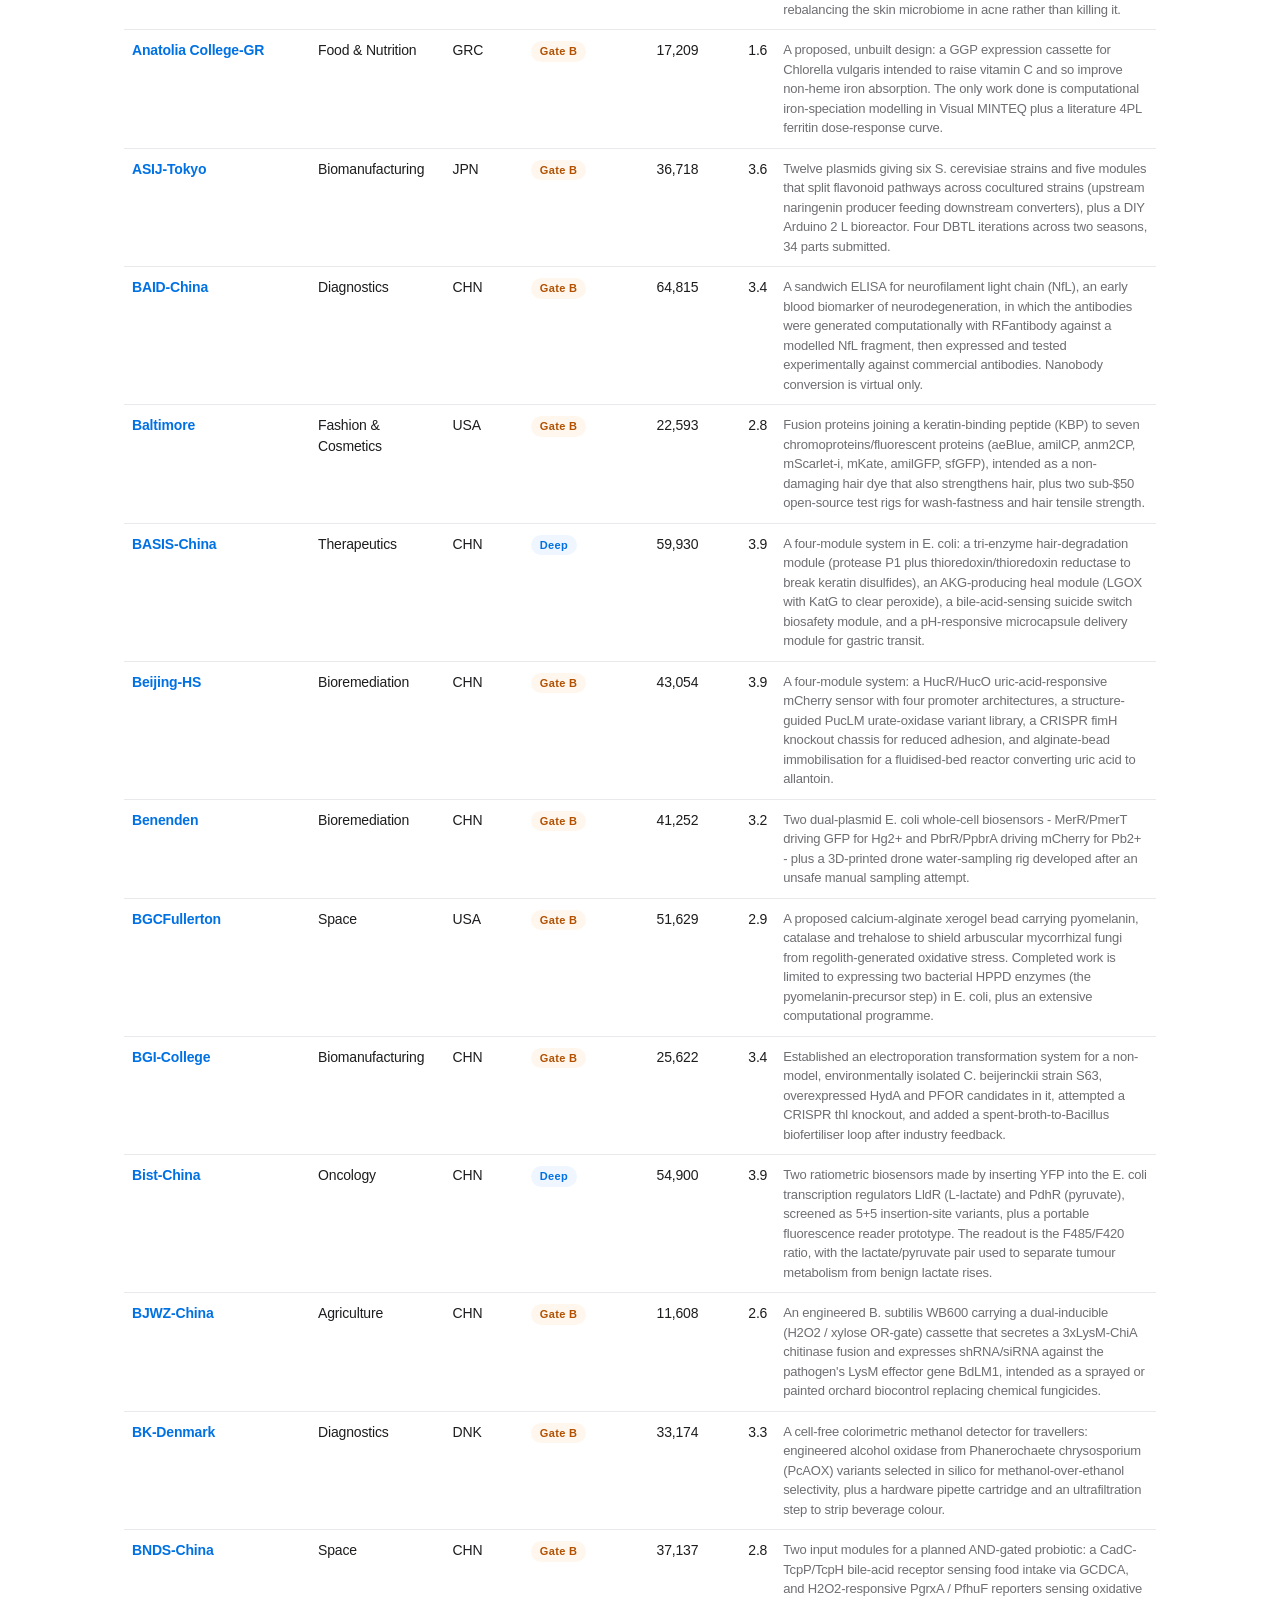
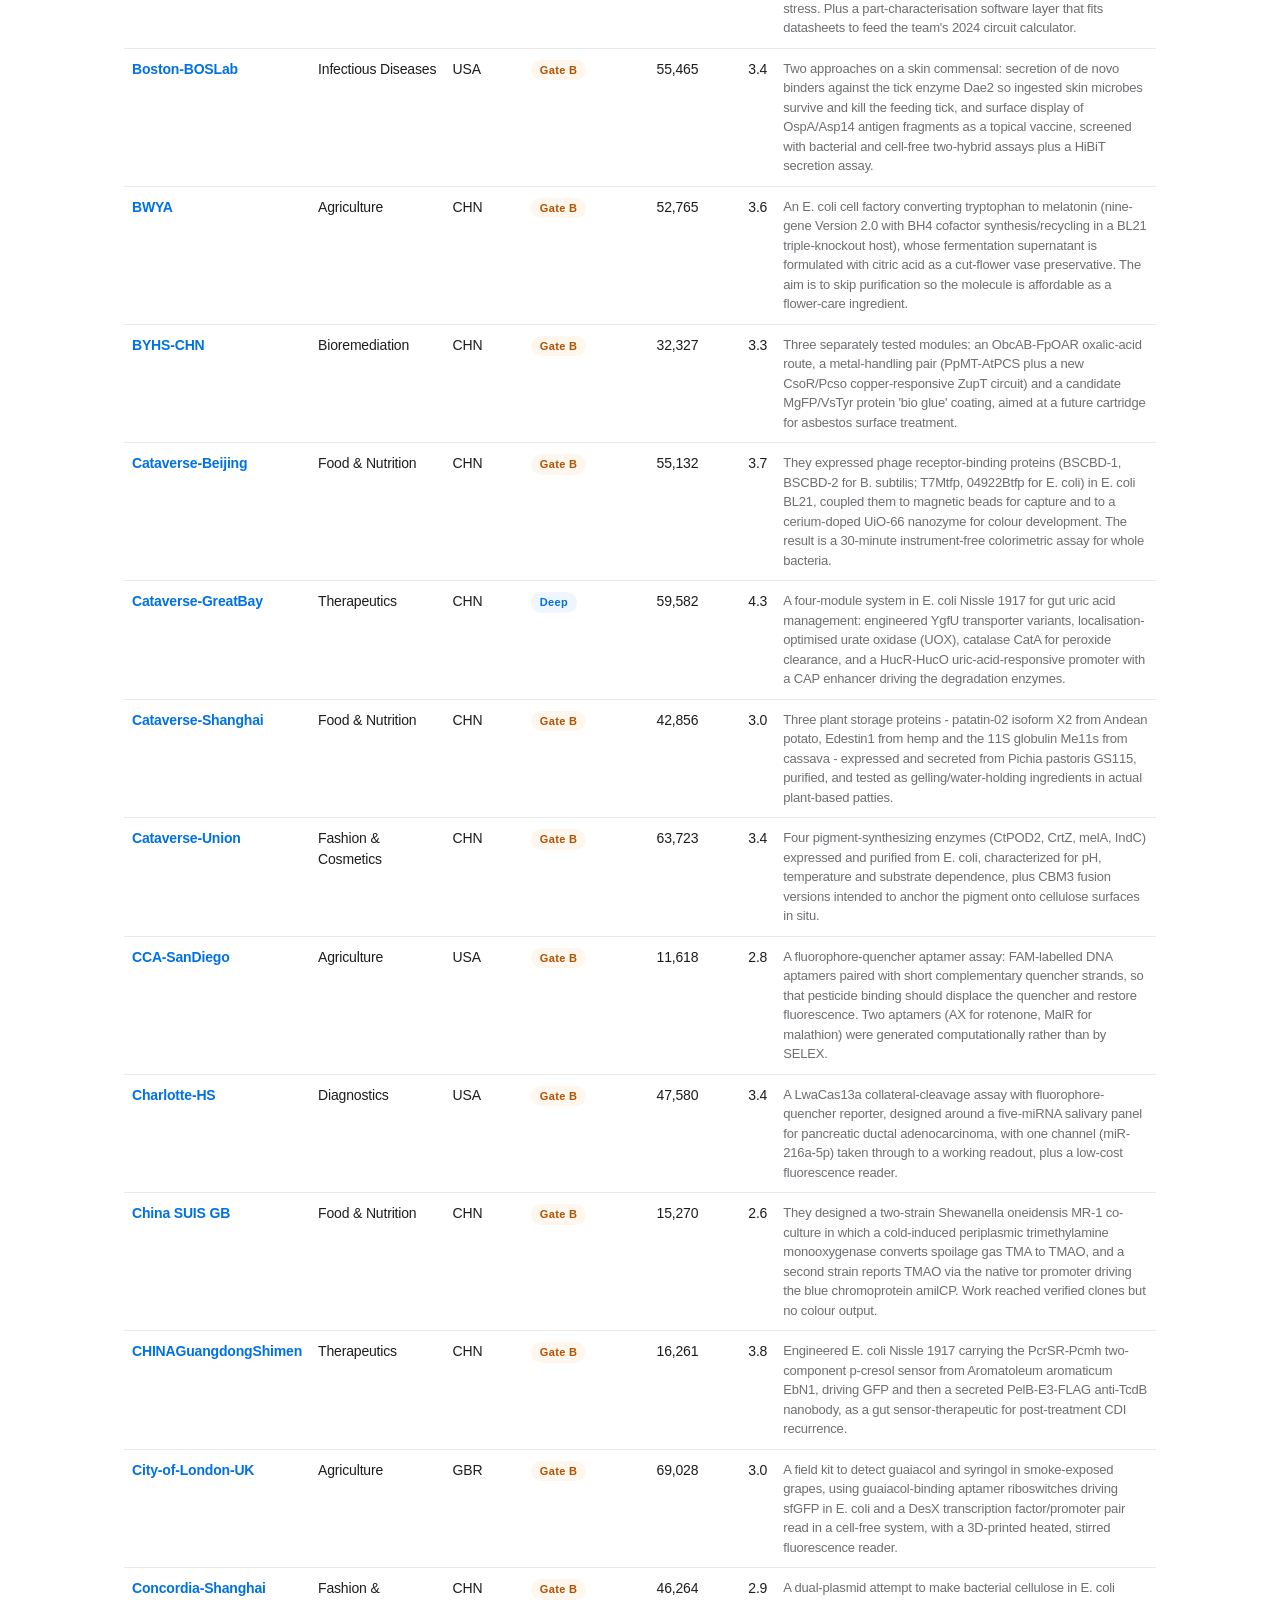
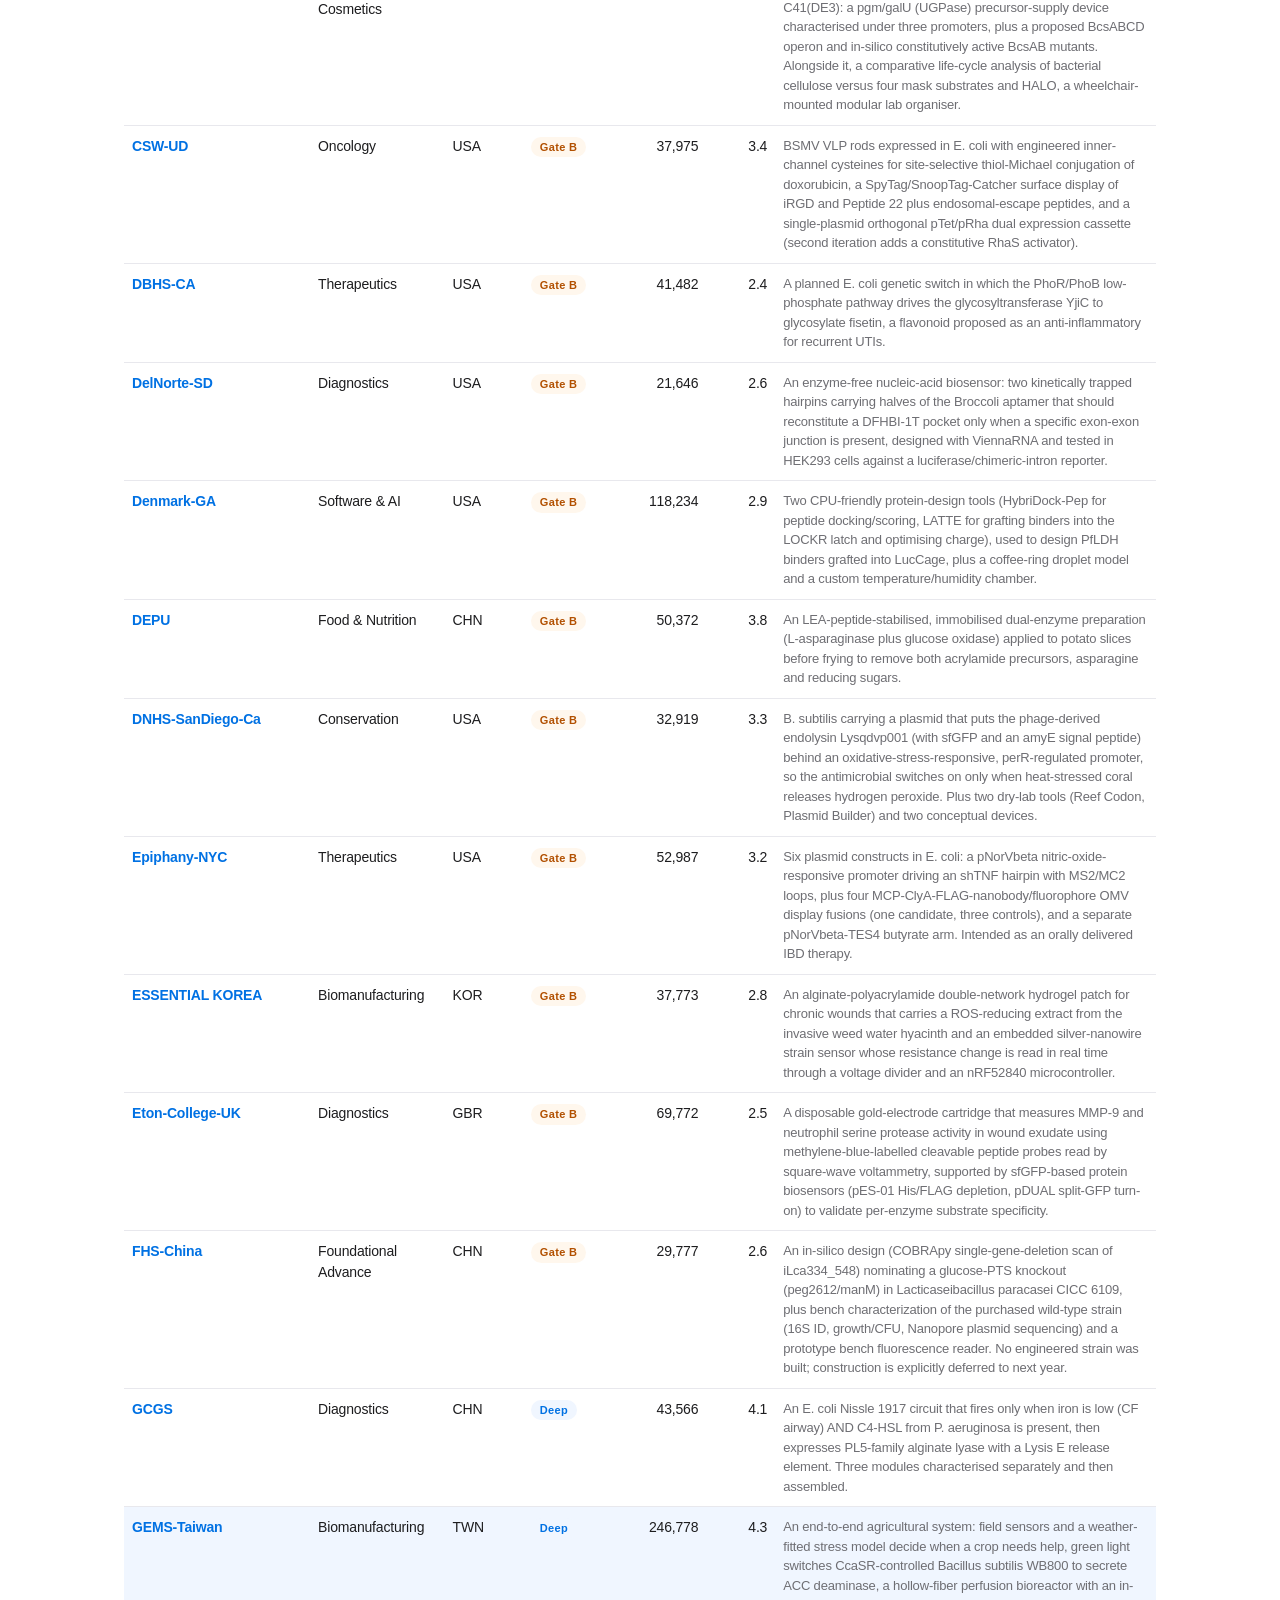
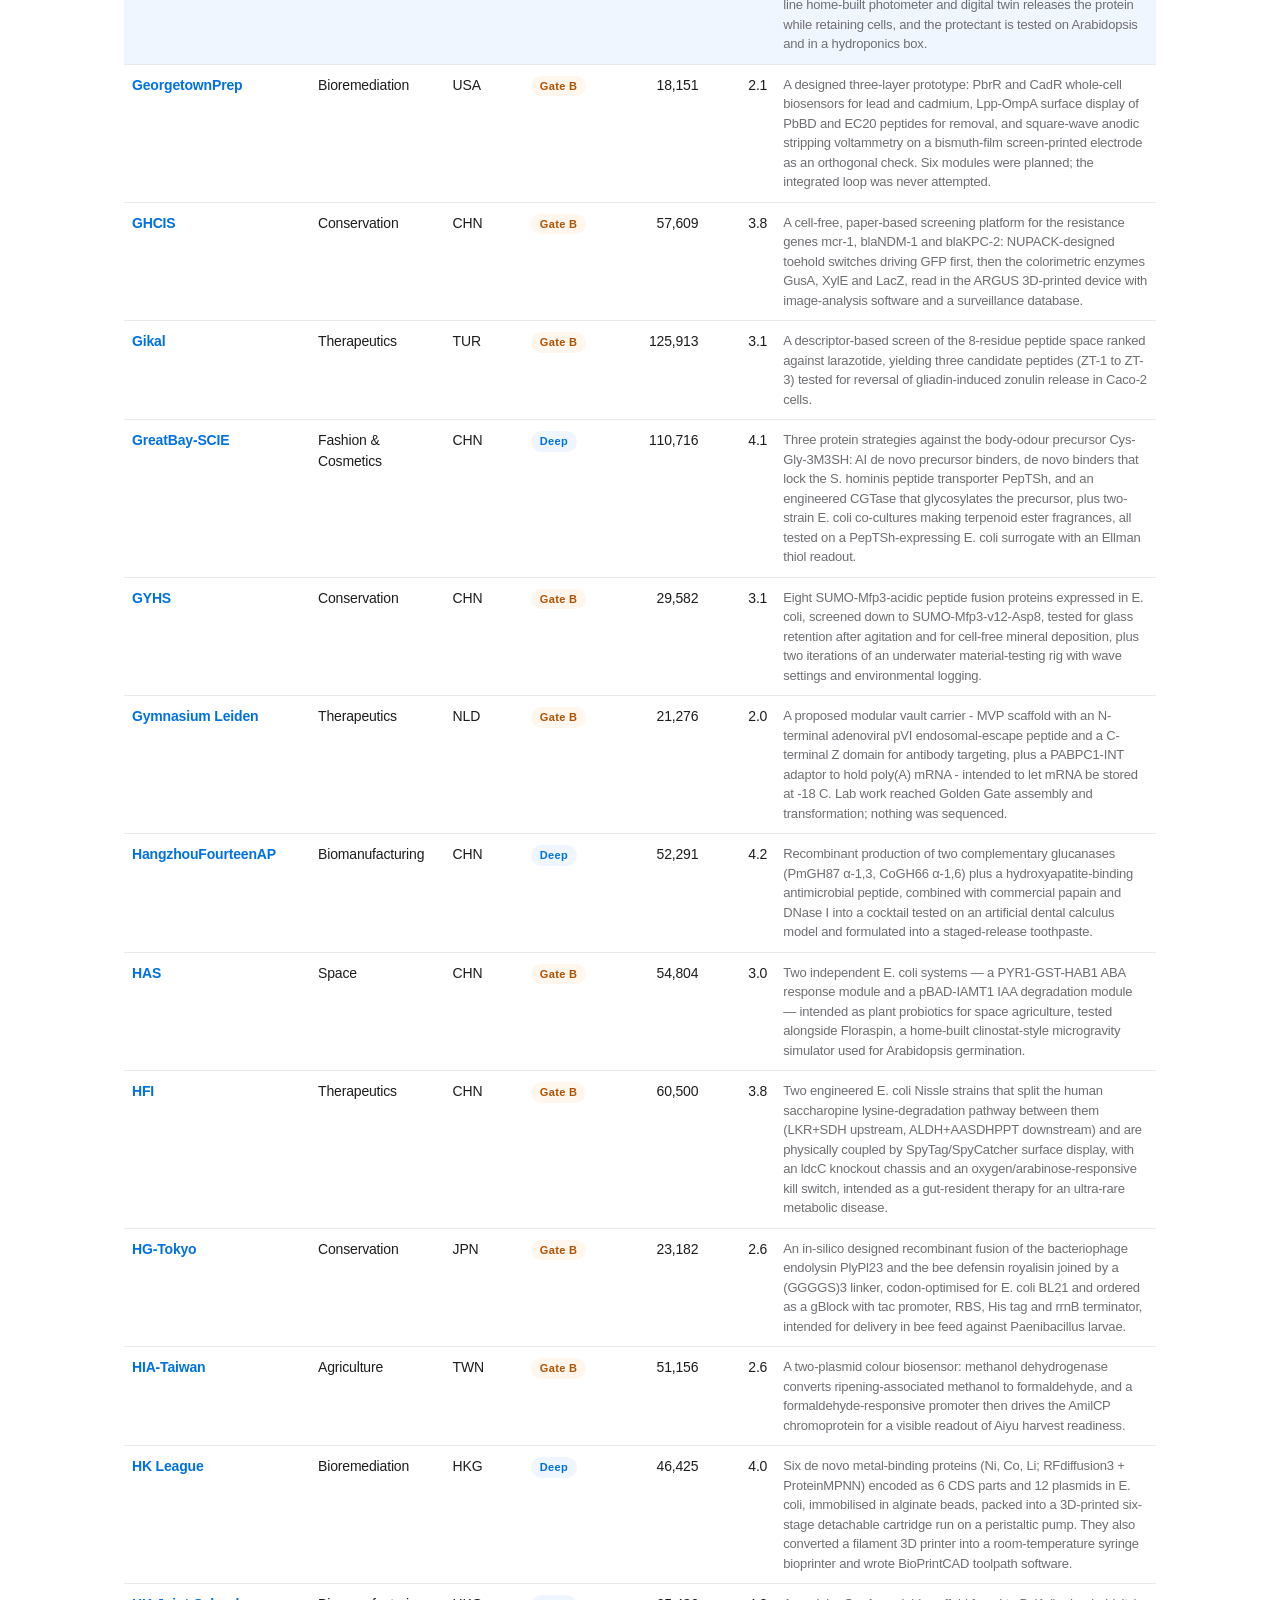
==== commit 5cf61823: "Rescore without the two aspects the crawl could not read The judges scored aspect 6 from each wiki's" ====
--- a/finalist.html
+++ b/finalist.html
@@ -40,6 +40,7 @@
   <h3 class="h3s"><span class="en">Aspect scores</span><span class="zh">各面向分數</span></h3>
   <p class="sub" style="font-size:16px;margin-bottom:8px"><span class="en">Panel means, 0–5. Hover a column header for the aspect. Q&amp;A (aspect 9) is not scored from public pages.</span><span class="zh">評審平均，0–5 分。滑過欄位標題可看面向名稱。問答（第 9 面向）無法從公開頁面評分。</span></p>
   <div class="tscroll"><table class="mx" id="matrix"></table></div>
+  <div id="scorenote"></div>
 </div></section>
 <section id="sensitivity"><div class="wrap">
   <h2 class="sec"><span class="en">Sensitivity</span><span class="zh">敏感度分析</span></h2>
--- a/assets/site.css
+++ b/assets/site.css
@@ -308,3 +308,14 @@
   .tsec .lead{font-size:19px}
   .tsec .rk{font-size:30px}
 }
+.ab.off .l,.ab.off .v{color:var(--ink3);text-decoration:line-through;text-decoration-thickness:1px}
+.ab.off .fl{background:#e2e2e7}
+table.mx th.off,table.mx td.off{color:var(--ink3);background:repeating-linear-gradient(45deg,transparent,transparent 5px,rgba(0,0,0,.028) 5px,rgba(0,0,0,.028) 10px)}
+.banner.note2{margin-top:18px;text-align:left}
+.banner.note2 p{margin:0 0 10px}
+.banner.note2 p:last-child{margin-bottom:0}
+.banner.note2 .cav{color:var(--ink2);font-size:14px}
+table.gaps tr.offrow th,table.gaps tr.offrow td{color:var(--ink3)}
+table.gaps tr.offrow th{text-decoration:line-through;text-decoration-thickness:1px}
+table.gaps tr.offrow td.neg .dd,table.gaps tr.offrow td.pos .dd{color:var(--ink3)}
+.tsec .meta .was{color:var(--ink3)}
